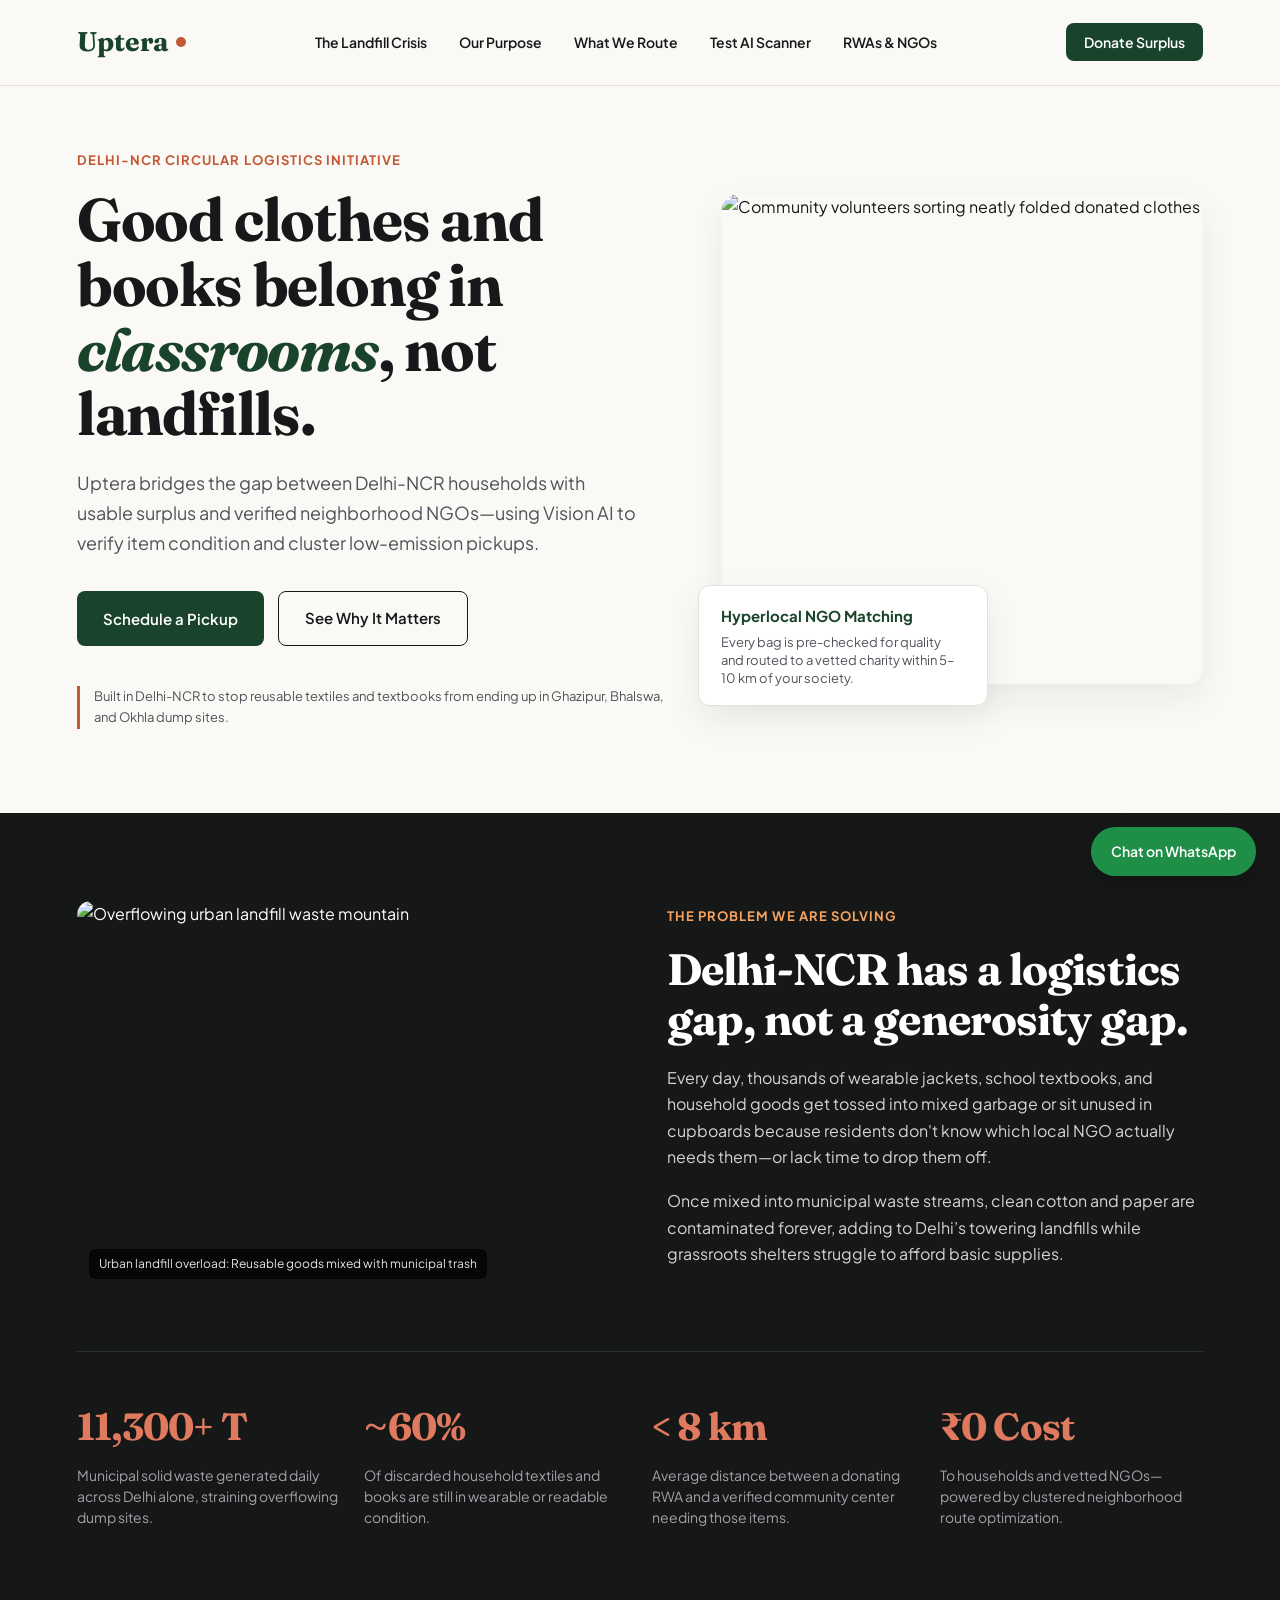
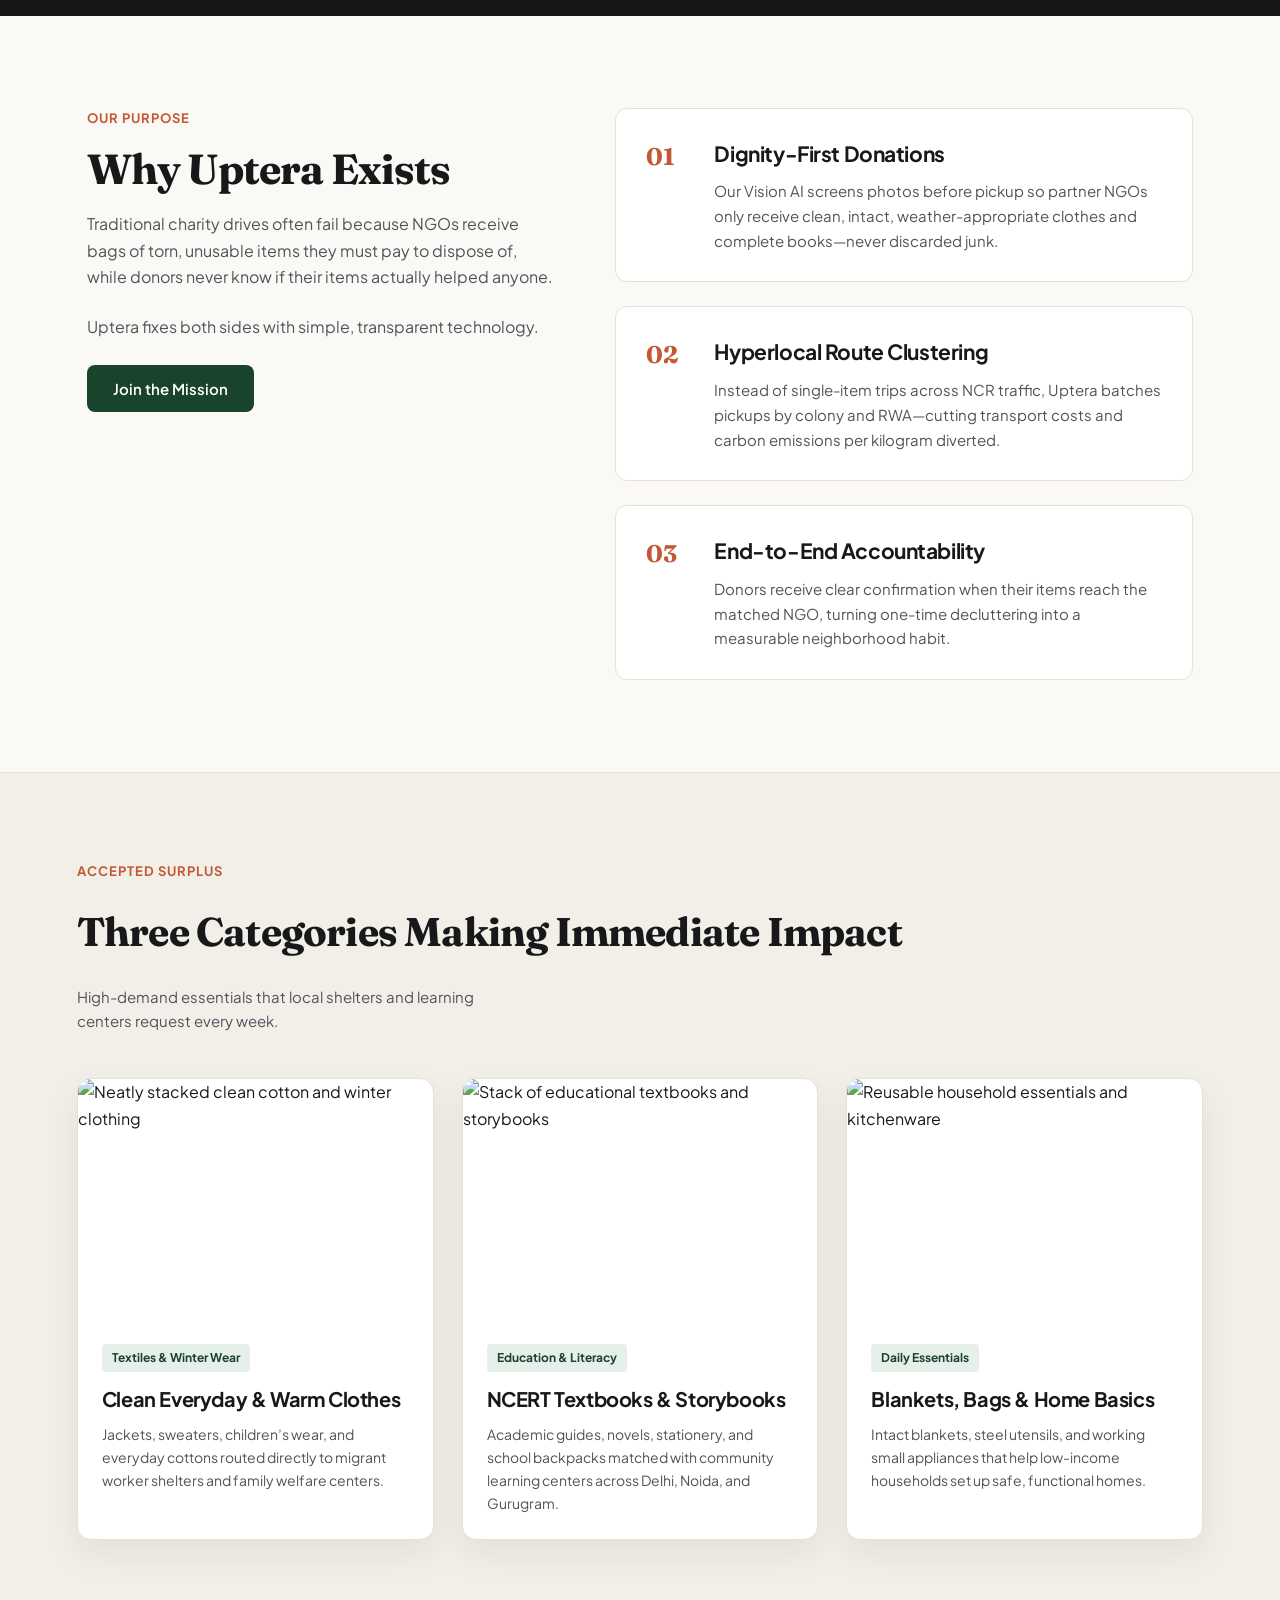
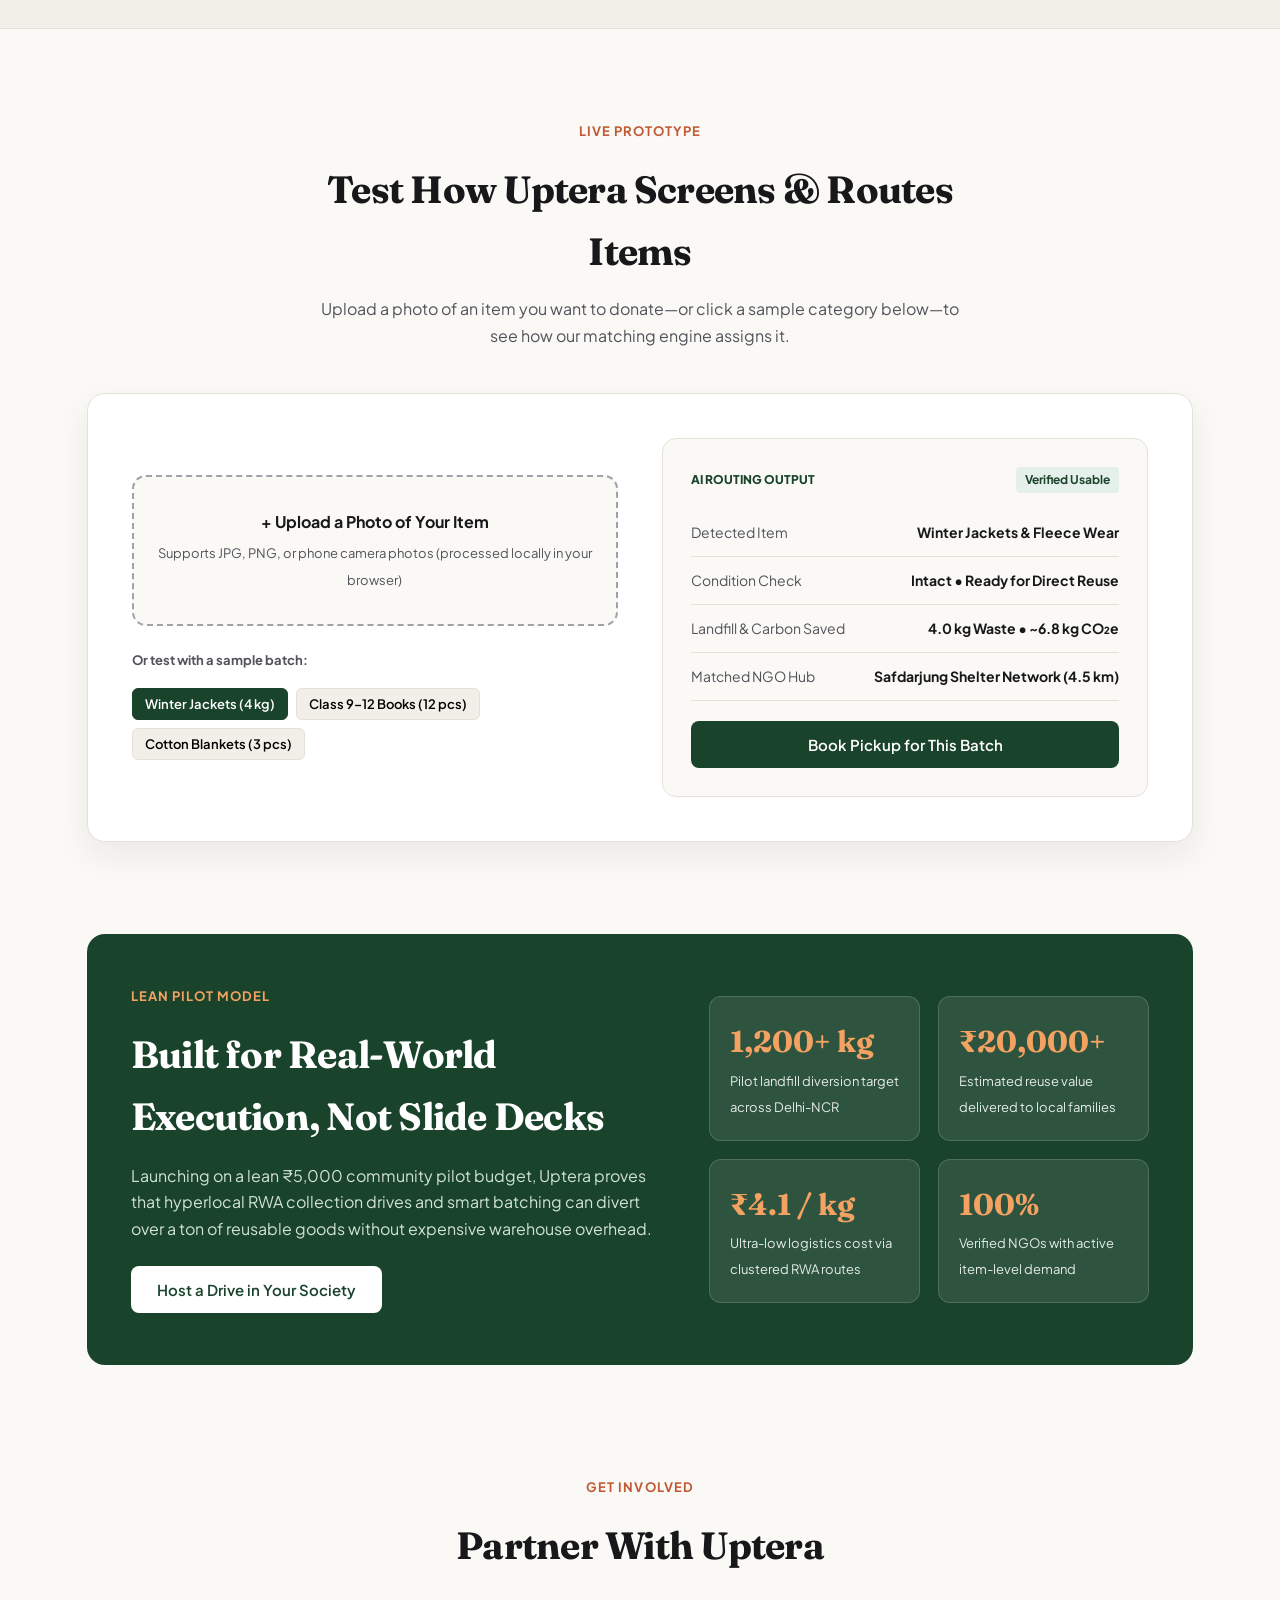
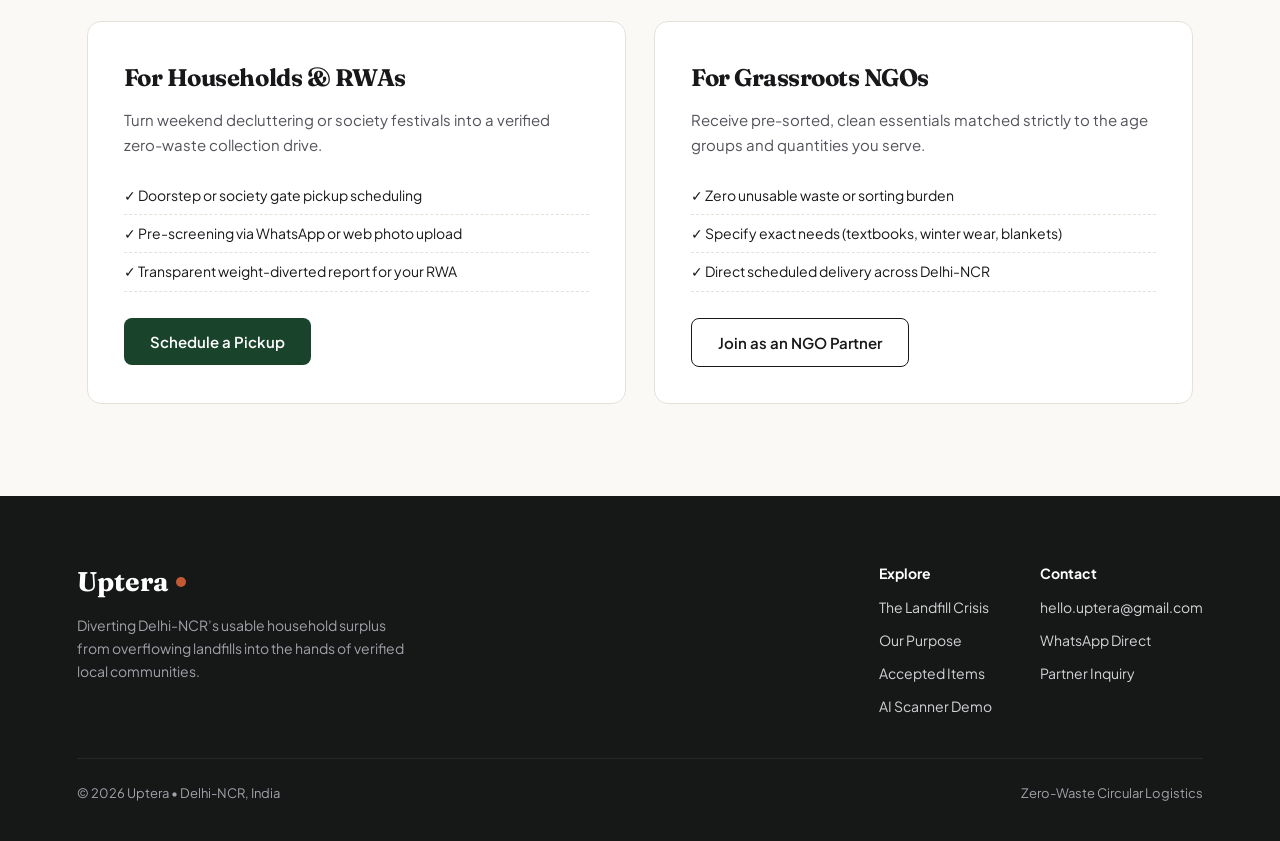
==== index.html @ dd1452ca "Here Is The Website !" ====
<!DOCTYPE html>
<html lang="en">
<head>
  <meta charset="UTF-8" />
  <meta name="viewport" content="width=device-width, initial-scale=1.0" />
  <title>Uptera — Diverting Delhi-NCR’s Household Surplus From Landfills</title>
  <meta name="description" content="Uptera uses Vision AI and hyperlocal routing to divert wearable clothes, textbooks, and household goods from Delhi-NCR landfills to verified grassroots NGOs." />
  <link rel="preconnect" href="https://fonts.googleapis.com">
  <link rel="preconnect" href="https://fonts.gstatic.com" crossorigin>
  <link href="https://fonts.googleapis.com/css2?family=Fraunces:ital,opsz,wght@0,9..144,600;0,9..144,700;1,9..144,600&family=Plus+Jakarta+Sans:wght@400;500;600;700&display=swap" rel="stylesheet">
  <style>
    :root {
      --bg-paper: #FAF9F5;
      --bg-sand: #F1EFE7;
      --forest: #1A432B;
      --forest-hover: #12301E;
      --terracotta: #C25934;
      --ink: #18181B;
      --ink-muted: #52525B;
      --white: #FFFFFF;
      --border: #E4E2D8;
      --shadow: 0 14px 34px rgba(24, 24, 27, 0.07);
    }

    * {
      box-sizing: border-box;
      margin: 0;
      padding: 0;
    }

    html {
      scroll-behavior: smooth;
    }

    body {
      font-family: 'Plus Jakarta Sans', sans-serif;
      background-color: var(--bg-paper);
      color: var(--ink);
      line-height: 1.65;
      overflow-x: hidden;
    }

    h1, h2, h3, .serif {
      font-family: 'Fraunces', Georgia, serif;
      letter-spacing: -0.02em;
    }

    /* Navigation */
    nav {
      display: flex;
      justify-content: space-between;
      align-items: center;
      padding: 20px 6%;
      background: rgba(250, 249, 245, 0.94);
      backdrop-filter: blur(10px);
      border-bottom: 1px solid var(--border);
      position: sticky;
      top: 0;
      z-index: 1000;
    }

    .logo {
      font-family: 'Fraunces', serif;
      font-size: 27px;
      font-weight: 700;
      color: var(--forest);
      text-decoration: none;
      display: flex;
      align-items: center;
      gap: 8px;
    }

    .logo-dot {
      width: 10px;
      height: 10px;
      background: var(--terracotta);
      border-radius: 50%;
      display: inline-block;
    }

    .nav-links {
      display: flex;
      gap: 32px;
      align-items: center;
    }

    .nav-links a {
      text-decoration: none;
      color: var(--ink);
      font-weight: 600;
      font-size: 14px;
      transition: color 0.2s;
    }

    .nav-links a:hover {
      color: var(--terracotta);
    }

    .mobile-toggle {
      display: none;
      background: none;
      border: none;
      font-size: 26px;
      cursor: pointer;
      color: var(--ink);
    }

    /* Buttons */
    .btn {
      display: inline-flex;
      align-items: center;
      justify-content: center;
      gap: 8px;
      padding: 14px 26px;
      border-radius: 8px;
      font-weight: 600;
      font-size: 15px;
      text-decoration: none;
      cursor: pointer;
      border: none;
      transition: all 0.2s ease;
      font-family: 'Plus Jakarta Sans', sans-serif;
    }

    .btn-forest {
      background: var(--forest);
      color: var(--white);
    }

    .btn-forest:hover {
      background: var(--forest-hover);
      transform: translateY(-2px);
    }

    .btn-outline {
      background: transparent;
      color: var(--ink);
      border: 1.5px solid var(--ink);
    }

    .btn-outline:hover {
      background: var(--ink);
      color: var(--white);
    }

    /* Split Editorial Hero */
    .hero {
      padding: 64px 6% 84px;
      max-width: 1320px;
      margin: 0 auto;
      display: grid;
      grid-template-columns: 1.1fr 0.9fr;
      gap: 56px;
      align-items: center;
    }

    .eyebrow {
      font-size: 13px;
      font-weight: 700;
      text-transform: uppercase;
      letter-spacing: 0.08em;
      color: var(--terracotta);
      margin-bottom: 16px;
      display: block;
    }

    .hero h1 {
      font-size: clamp(38px, 5vw, 60px);
      line-height: 1.08;
      margin-bottom: 22px;
      color: var(--ink);
    }

    .hero h1 em {
      font-style: italic;
      color: var(--forest);
    }

    .hero-lead {
      font-size: 18px;
      color: var(--ink-muted);
      margin-bottom: 34px;
      max-width: 560px;
    }

    .hero-actions {
      display: flex;
      gap: 14px;
      flex-wrap: wrap;
      margin-bottom: 40px;
    }

    .hero-footnote {
      font-size: 13px;
      color: var(--ink-muted);
      border-left: 3px solid var(--terracotta);
      padding-left: 14px;
    }

    .hero-visual {
      position: relative;
    }

    .hero-main-img {
      width: 100%;
      height: 490px;
      object-fit: cover;
      border-radius: 16px;
      box-shadow: var(--shadow);
      display: block;
    }

    .floating-caption {
      position: absolute;
      bottom: -22px;
      left: -24px;
      background: var(--white);
      border: 1px solid var(--border);
      padding: 18px 22px;
      border-radius: 12px;
      box-shadow: var(--shadow);
      max-width: 290px;
    }

    .floating-caption strong {
      display: block;
      font-size: 15px;
      color: var(--forest);
      margin-bottom: 4px;
    }

    .floating-caption span {
      font-size: 13px;
      color: var(--ink-muted);
      line-height: 1.4;
      display: block;
    }

    /* Data & Landfill Reality Section */
    .reality-band {
      background: #161817;
      color: var(--bg-paper);
      padding: 88px 6%;
    }

    .reality-inner {
      max-width: 1260px;
      margin: 0 auto;
    }

    .reality-grid {
      display: grid;
      grid-template-columns: 1fr 1fr;
      gap: 54px;
      align-items: center;
      margin-bottom: 60px;
    }

    .reality-img-wrap {
      position: relative;
      border-radius: 14px;
      overflow: hidden;
    }

    .reality-img-wrap img {
      width: 100%;
      height: 390px;
      object-fit: cover;
      display: block;
      filter: contrast(1.06);
    }

    .img-credit {
      position: absolute;
      bottom: 12px;
      left: 12px;
      background: rgba(0, 0, 0, 0.72);
      color: #E4E4E7;
      font-size: 12px;
      padding: 5px 10px;
      border-radius: 6px;
    }

    .reality-copy h2 {
      font-size: clamp(30px, 4vw, 44px);
      line-height: 1.15;
      margin-bottom: 20px;
      color: var(--white);
    }

    .reality-copy p {
      color: #D4D4D8;
      font-size: 16px;
      margin-bottom: 18px;
    }

    .hard-numbers {
      display: grid;
      grid-template-columns: repeat(4, 1fr);
      gap: 24px;
      padding-top: 44px;
      border-top: 1px solid #2E3230;
    }

    .num-block h3 {
      font-size: 38px;
      color: #E07A5F;
      margin-bottom: 6px;
    }

    .num-block p {
      font-size: 14px;
      color: #A1A1AA;
      line-height: 1.5;
    }

    /* Purpose & Mission Section */
    .section {
      padding: 92px 6%;
      max-width: 1260px;
      margin: 0 auto;
    }

    .purpose-grid {
      display: grid;
      grid-template-columns: 0.9fr 1.1fr;
      gap: 56px;
      align-items: start;
    }

    .purpose-sticky h2 {
      font-size: clamp(30px, 4vw, 42px);
      line-height: 1.15;
      margin-bottom: 18px;
    }

    .purpose-sticky p {
      color: var(--ink-muted);
      font-size: 16px;
      margin-bottom: 24px;
    }

    .pillar-list {
      display: flex;
      flex-direction: column;
      gap: 24px;
    }

    .pillar-item {
      background: var(--white);
      border: 1px solid var(--border);
      padding: 28px 30px;
      border-radius: 12px;
      display: grid;
      grid-template-columns: 48px 1fr;
      gap: 20px;
    }

    .pillar-num {
      font-family: 'Fraunces', serif;
      font-size: 24px;
      font-weight: 700;
      color: var(--terracotta);
    }

    .pillar-item h3 {
      font-size: 21px;
      margin-bottom: 8px;
      font-family: 'Plus Jakarta Sans', sans-serif;
      font-weight: 700;
    }

    .pillar-item p {
      color: var(--ink-muted);
      font-size: 15px;
    }

    /* Photo Story Gallery (What We Divert) */
    .divert-section {
      background: var(--bg-sand);
      padding: 88px 6%;
      border-top: 1px solid var(--border);
      border-bottom: 1px solid var(--border);
    }

    .divert-inner {
      max-width: 1260px;
      margin: 0 auto;
    }

    .divert-header {
      display: flex;
      justify-content: space-between;
      align-items: flex-end;
      margin-bottom: 44px;
      gap: 20px;
      flex-wrap: wrap;
    }

    .divert-header h2 {
      font-size: clamp(28px, 4vw, 40px);
    }

    .photo-cards {
      display: grid;
      grid-template-columns: repeat(3, 1fr);
      gap: 28px;
    }

    .photo-card {
      background: var(--white);
      border-radius: 14px;
      overflow: hidden;
      border: 1px solid var(--border);
      box-shadow: var(--shadow);
    }

    .photo-card img {
      width: 100%;
      height: 240px;
      object-fit: cover;
      display: block;
    }

    .photo-card-body {
      padding: 24px;
    }

    .tag-pill {
      display: inline-block;
      font-size: 12px;
      font-weight: 700;
      color: var(--forest);
      background: #E6F0EA;
      padding: 4px 10px;
      border-radius: 4px;
      margin-bottom: 10px;
    }

    .photo-card-body h3 {
      font-size: 20px;
      font-family: 'Plus Jakarta Sans', sans-serif;
      font-weight: 700;
      margin-bottom: 8px;
    }

    .photo-card-body p {
      font-size: 14px;
      color: var(--ink-muted);
    }

    /* Interactive AI Photo Tool */
    .scanner-box {
      background: var(--white);
      border: 1px solid var(--border);
      border-radius: 18px;
      padding: 44px;
      box-shadow: var(--shadow);
      display: grid;
      grid-template-columns: 1fr 1fr;
      gap: 44px;
      align-items: center;
    }

    .upload-zone {
      border: 2px dashed #A1A1AA;
      background: var(--bg-paper);
      border-radius: 14px;
      padding: 32px 24px;
      text-align: center;
      cursor: pointer;
      transition: border-color 0.2s, background 0.2s;
    }

    .upload-zone:hover {
      border-color: var(--forest);
      background: #F2F7F4;
    }

    .preview-thumb {
      max-width: 100%;
      max-height: 180px;
      border-radius: 10px;
      margin: 0 auto 14px;
      display: none;
      object-fit: cover;
    }

    .preset-row {
      display: flex;
      gap: 8px;
      flex-wrap: wrap;
      margin-top: 16px;
    }

    .preset-chip {
      background: var(--bg-sand);
      border: 1px solid var(--border);
      padding: 7px 12px;
      border-radius: 6px;
      font-size: 13px;
      font-weight: 600;
      cursor: pointer;
      font-family: inherit;
    }

    .preset-chip.active, .preset-chip:hover {
      background: var(--forest);
      color: var(--white);
      border-color: var(--forest);
    }

    .result-sheet {
      background: var(--bg-paper);
      border: 1px solid var(--border);
      border-radius: 14px;
      padding: 28px;
    }

    .result-line {
      display: flex;
      justify-content: space-between;
      padding: 12px 0;
      border-bottom: 1px solid var(--border);
      font-size: 14px;
    }

    .result-line:last-of-type {
      border-bottom: none;
    }

    .result-line span {
      color: var(--ink-muted);
    }

    .result-line strong {
      color: var(--ink);
      text-align: right;
    }

    /* Pilot Transparency & Numbers */
    .pilot-box {
      background: var(--forest);
      color: var(--white);
      border-radius: 18px;
      padding: 52px 44px;
      display: grid;
      grid-template-columns: 1.1fr 0.9fr;
      gap: 40px;
      align-items: center;
    }

    .pilot-box h2 {
      font-size: clamp(28px, 3.5vw, 38px);
      margin-bottom: 14px;
    }

    .pilot-box p {
      color: #D1E2D7;
      font-size: 16px;
      margin-bottom: 24px;
    }

    .pilot-metrics {
      display: grid;
      grid-template-columns: 1fr 1fr;
      gap: 18px;
    }

    .p-stat {
      background: rgba(255, 255, 255, 0.09);
      padding: 20px;
      border-radius: 12px;
      border: 1px solid rgba(255, 255, 255, 0.16);
    }

    .p-stat strong {
      display: block;
      font-family: 'Fraunces', serif;
      font-size: 30px;
      color: #F4A261;
    }

    .p-stat span {
      font-size: 13px;
      color: #E4ECE7;
    }

    /* Partner Split */
    .partner-cards {
      display: grid;
      grid-template-columns: 1fr 1fr;
      gap: 28px;
    }

    .p-card {
      background: var(--white);
      border: 1px solid var(--border);
      border-radius: 14px;
      padding: 36px;
    }

    .p-card h3 {
      font-size: 24px;
      margin-bottom: 10px;
    }

    .p-card p {
      color: var(--ink-muted);
      margin-bottom: 20px;
      font-size: 15px;
    }

    .p-card ul {
      list-style: none;
      margin-bottom: 26px;
    }

    .p-card li {
      padding: 7px 0;
      font-size: 14px;
      border-bottom: 1px dashed var(--border);
    }

    /* Footer */
    footer {
      background: #161817;
      color: #A1A1AA;
      padding: 64px 6% 36px;
    }

    .footer-inner {
      max-width: 1260px;
      margin: 0 auto;
      display: flex;
      justify-content: space-between;
      flex-wrap: wrap;
      gap: 40px;
      padding-bottom: 40px;
      border-bottom: 1px solid #27272A;
    }

    .footer-links {
      display: flex;
      gap: 48px;
      flex-wrap: wrap;
    }

    .footer-links div a {
      display: block;
      color: #D4D4D8;
      text-decoration: none;
      font-size: 14px;
      margin-top: 10px;
    }

    .footer-bottom {
      max-width: 1260px;
      margin: 24px auto 0;
      display: flex;
      justify-content: space-between;
      font-size: 13px;
      flex-wrap: wrap;
      gap: 10px;
    }

    /* Modal */
    .modal-bg {
      position: fixed;
      inset: 0;
      background: rgba(0, 0, 0, 0.6);
      display: none;
      align-items: center;
      justify-content: center;
      padding: 20px;
      z-index: 2000;
    }

    .modal-bg.open {
      display: flex;
    }

    .modal-card {
      background: var(--white);
      padding: 34px;
      border-radius: 16px;
      max-width: 460px;
      width: 100%;
      position: relative;
    }

    .modal-card input, .modal-card select, .modal-card textarea {
      width: 100%;
      padding: 11px 13px;
      border: 1px solid var(--border);
      border-radius: 8px;
      margin-top: 6px;
      margin-bottom: 14px;
      font-family: inherit;
    }

    /* WhatsApp Float */
    .wa-btn {
      position: fixed;
      bottom: 24px;
      right: 24px;
      background: #1F8E47;
      color: var(--white);
      padding: 13px 20px;
      border-radius: 50px;
      text-decoration: none;
      font-weight: 600;
      font-size: 14px;
      box-shadow: 0 10px 25px rgba(0, 0, 0, 0.2);
      z-index: 999;
      display: flex;
      align-items: center;
      gap: 8px;
    }

    @media (max-width: 960px) {
      .hero, .reality-grid, .purpose-grid, .scanner-box, .pilot-box, .partner-cards {
        grid-template-columns: 1fr;
      }
      .hard-numbers {
        grid-template-columns: 1fr 1fr;
      }
      .photo-cards {
        grid-template-columns: 1fr;
      }
      .floating-caption {
        position: static;
        margin-top: 16px;
        max-width: 100%;
      }
    }

    @media (max-width: 720px) {
      .nav-links {
        display: none;
        position: absolute;
        top: 74px;
        left: 0;
        right: 0;
        background: var(--bg-paper);
        flex-direction: column;
        padding: 24px;
        border-bottom: 1px solid var(--border);
      }
      .nav-links.open { display: flex; }
      .mobile-toggle { display: block; }
      .hard-numbers { grid-template-columns: 1fr; }
    }
  </style>
</head>
<body>

  <!-- Navigation -->
  <nav>
    <a href="#" class="logo">Uptera<span class="logo-dot"></span></a>
    <div class="nav-links" id="navMenu">
      <a href="#crisis">The Landfill Crisis</a>
      <a href="#purpose">Our Purpose</a>
      <a href="#what-we-route">What We Route</a>
      <a href="#try-scanner">Test AI Scanner</a>
      <a href="#partner">RWAs & NGOs</a>
    </div>
    <div style="display: flex; gap: 12px; align-items: center;">
      <button class="btn btn-forest" style="padding: 10px 18px; font-size: 14px;" onclick="openModal('Schedule a Surplus Pickup')">Donate Surplus</button>
      <button class="mobile-toggle" onclick="document.getElementById('navMenu').classList.toggle('open')">☰</button>
    </div>
  </nav>

  <!-- Split Editorial Hero -->
  <header class="hero">
    <div>
      <span class="eyebrow">Delhi-NCR Circular Logistics Initiative</span>
      <h1>Good clothes and books belong in <em>classrooms</em>, not landfills.</h1>
      <p class="hero-lead">Uptera bridges the gap between Delhi-NCR households with usable surplus and verified neighborhood NGOs—using Vision AI to verify item condition and cluster low-emission pickups.</p>
      <div class="hero-actions">
        <button class="btn btn-forest" onclick="openModal('Schedule a Doorstep Pickup')">Schedule a Pickup</button>
        <a href="#crisis" class="btn btn-outline">See Why It Matters</a>
      </div>
      <div class="hero-footnote">
        Built in Delhi-NCR to stop reusable textiles and textbooks from ending up in Ghazipur, Bhalswa, and Okhla dump sites.
      </div>
    </div>

    <div class="hero-visual">
      <img src="https://images.unsplash.com/photo-1593113598332-cd288d649433?auto=format&fit=crop&w=1000&q=80" alt="Community volunteers sorting neatly folded donated clothes" class="hero-main-img">
      <div class="floating-caption">
        <strong>Hyperlocal NGO Matching</strong>
        <span>Every bag is pre-checked for quality and routed to a vetted charity within 5–10 km of your society.</span>
      </div>
    </div>
  </header>

  <!-- Dark Landfill Reality & Data Band -->
  <section class="reality-band" id="crisis">
    <div class="reality-inner">
      <div class="reality-grid">
        <div class="reality-img-wrap">
          <img src="https://images.unsplash.com/photo-1532996122724-e3c354a0b15b?auto=format&fit=crop&w=1000&q=80" alt="Overflowing urban landfill waste mountain">
          <span class="img-credit">Urban landfill overload: Reusable goods mixed with municipal trash</span>
        </div>
        <div class="reality-copy">
          <span class="eyebrow" style="color: #F4A261;">The Problem We Are Solving</span>
          <h2>Delhi-NCR has a logistics gap, not a generosity gap.</h2>
          <p>Every day, thousands of wearable jackets, school textbooks, and household goods get tossed into mixed garbage or sit unused in cupboards because residents don't know which local NGO actually needs them—or lack time to drop them off.</p>
          <p>Once mixed into municipal waste streams, clean cotton and paper are contaminated forever, adding to Delhi’s towering landfills while grassroots shelters struggle to afford basic supplies.</p>
        </div>
      </div>

      <div class="hard-numbers">
        <div class="num-block">
          <h3>11,300+ T</h3>
          <p>Municipal solid waste generated daily across Delhi alone, straining overflowing dump sites.</p>
        </div>
        <div class="num-block">
          <h3>~60%</h3>
          <p>Of discarded household textiles and books are still in wearable or readable condition.</p>
        </div>
        <div class="num-block">
          <h3>&lt; 8 km</h3>
          <p>Average distance between a donating RWA and a verified community center needing those items.</p>
        </div>
        <div class="num-block">
          <h3>₹0 Cost</h3>
          <p>To households and vetted NGOs—powered by clustered neighborhood route optimization.</p>
        </div>
      </div>
    </div>
  </section>

  <!-- Purpose & Mission Section -->
  <section class="section" id="purpose">
    <div class="purpose-grid">
      <div class="purpose-sticky">
        <span class="eyebrow">Our Purpose</span>
        <h2>Why Uptera Exists</h2>
        <p>Traditional charity drives often fail because NGOs receive bags of torn, unusable items they must pay to dispose of, while donors never know if their items actually helped anyone.</p>
        <p>Uptera fixes both sides with simple, transparent technology.</p>
        <button class="btn btn-forest" onclick="openModal('Partner With Uptera')">Join the Mission</button>
      </div>

      <div class="pillar-list">
        <div class="pillar-item">
          <div class="pillar-num">01</div>
          <div>
            <h3>Dignity-First Donations</h3>
            <p>Our Vision AI screens photos before pickup so partner NGOs only receive clean, intact, weather-appropriate clothes and complete books—never discarded junk.</p>
          </div>
        </div>
        <div class="pillar-item">
          <div class="pillar-num">02</div>
          <div>
            <h3>Hyperlocal Route Clustering</h3>
            <p>Instead of single-item trips across NCR traffic, Uptera batches pickups by colony and RWA—cutting transport costs and carbon emissions per kilogram diverted.</p>
          </div>
        </div>
        <div class="pillar-item">
          <div class="pillar-num">03</div>
          <div>
            <h3>End-to-End Accountability</h3>
            <p>Donors receive clear confirmation when their items reach the matched NGO, turning one-time decluttering into a measurable neighborhood habit.</p>
          </div>
        </div>
      </div>
    </div>
  </section>

  <!-- Visual Photo Gallery of What We Divert -->
  <section class="divert-section" id="what-we-route">
    <div class="divert-inner">
      <div class="divert-header">
        <div>
          <span class="eyebrow">Accepted Surplus</span>
          <h2>Three Categories Making Immediate Impact</h2>
        </div>
        <p style="color: var(--ink-muted); max-width: 420px; font-size: 15px;">High-demand essentials that local shelters and learning centers request every week.</p>
      </div>

      <div class="photo-cards">
        <div class="photo-card">
          <img src="https://images.unsplash.com/photo-1489987707025-afc232f7ea0f?auto=format&fit=crop&w=800&q=80" alt="Neatly stacked clean cotton and winter clothing">
          <div class="photo-card-body">
            <span class="tag-pill">Textiles & Winter Wear</span>
            <h3>Clean Everyday & Warm Clothes</h3>
            <p>Jackets, sweaters, children’s wear, and everyday cottons routed directly to migrant worker shelters and family welfare centers.</p>
          </div>
        </div>

        <div class="photo-card">
          <img src="https://images.unsplash.com/photo-1524995997946-a1c2e315a42f?auto=format&fit=crop&w=800&q=80" alt="Stack of educational textbooks and storybooks">
          <div class="photo-card-body">
            <span class="tag-pill">Education & Literacy</span>
            <h3>NCERT Textbooks & Storybooks</h3>
            <p>Academic guides, novels, stationery, and school backpacks matched with community learning centers across Delhi, Noida, and Gurugram.</p>
          </div>
        </div>

        <div class="photo-card">
          <img src="https://images.unsplash.com/photo-1618220179428-22790b461013?auto=format&fit=crop&w=800&q=80" alt="Reusable household essentials and kitchenware">
          <div class="photo-card-body">
            <span class="tag-pill">Daily Essentials</span>
            <h3>Blankets, Bags & Home Basics</h3>
            <p>Intact blankets, steel utensils, and working small appliances that help low-income households set up safe, functional homes.</p>
          </div>
        </div>
      </div>
    </div>
  </section>

  <!-- Interactive AI Scanner (With Real File Upload Support) -->
  <section class="section" id="try-scanner">
    <div style="text-align: center; max-width: 660px; margin: 0 auto 44px;">
      <span class="eyebrow">Live Prototype</span>
      <h2 style="font-size: clamp(28px, 4vw, 38px); margin-bottom: 12px;">Test How Uptera Screens & Routes Items</h2>
      <p style="color: var(--ink-muted);">Upload a photo of an item you want to donate—or click a sample category below—to see how our matching engine assigns it.</p>
    </div>

    <div class="scanner-box">
      <div>
        <div class="upload-zone" onclick="document.getElementById('photoInput').click()">
          <img id="userPreviewImg" class="preview-thumb" alt="Uploaded surplus preview">
          <p style="font-weight: 700; margin-bottom: 4px;" id="uploadLabel">+ Upload a Photo of Your Item</p>
          <span style="font-size: 13px; color: var(--ink-muted);">Supports JPG, PNG, or phone camera photos (processed locally in your browser)</span>
          <input type="file" id="photoInput" accept="image/*" style="display: none;" onchange="handlePhotoUpload(event)">
        </div>

        <div style="margin-top: 20px;">
          <span style="font-size: 13px; font-weight: 700; color: var(--ink-muted);">Or test with a sample batch:</span>
          <div class="preset-row">
            <button class="preset-chip active" onclick="setSample('winter', this)">Winter Jackets (4 kg)</button>
            <button class="preset-chip" onclick="setSample('books', this)">Class 9–12 Books (12 pcs)</button>
            <button class="preset-chip" onclick="setSample('blankets', this)">Cotton Blankets (3 pcs)</button>
          </div>
        </div>
      </div>

      <div class="result-sheet">
        <div style="display: flex; justify-content: space-between; align-items: center; margin-bottom: 16px;">
          <span style="font-size: 12px; font-weight: 800; color: var(--forest); text-transform: uppercase;">AI Routing Output</span>
          <span style="font-size: 12px; background: #E6F0EA; color: var(--forest); padding: 3px 9px; border-radius: 4px; font-weight: 700;" id="resStatus">Verified Usable</span>
        </div>
        <div class="result-line">
          <span>Detected Item</span>
          <strong id="resItem">Winter Jackets & Fleece Wear</strong>
        </div>
        <div class="result-line">
          <span>Condition Check</span>
          <strong id="resCond">Intact • Ready for Direct Reuse</strong>
        </div>
        <div class="result-line">
          <span>Landfill & Carbon Saved</span>
          <strong id="resImpact">4.0 kg Waste • ~6.8 kg CO₂e</strong>
        </div>
        <div class="result-line">
          <span>Matched NGO Hub</span>
          <strong id="resNgo">Safdarjung Shelter Network (4.5 km)</strong>
        </div>
        <div style="margin-top: 20px;">
          <button class="btn btn-forest" style="width: 100%;" onclick="openModal('Request Pickup for Scanned Item')">Book Pickup for This Batch</button>
        </div>
      </div>
    </div>
  </section>

  <!-- Pilot Economics & Numbers -->
  <section class="section" style="padding-top: 0;">
    <div class="pilot-box">
      <div>
        <span class="eyebrow" style="color: #F4A261;">Lean Pilot Model</span>
        <h2>Built for Real-World Execution, Not Slide Decks</h2>
        <p>Launching on a lean ₹5,000 community pilot budget, Uptera proves that hyperlocal RWA collection drives and smart batching can divert over a ton of reusable goods without expensive warehouse overhead.</p>
        <button class="btn" style="background: var(--white); color: var(--forest);" onclick="openModal('Host an RWA Drive')">Host a Drive in Your Society</button>
      </div>

      <div class="pilot-metrics">
        <div class="p-stat">
          <strong>1,200+ kg</strong>
          <span>Pilot landfill diversion target across Delhi-NCR</span>
        </div>
        <div class="p-stat">
          <strong>₹20,000+</strong>
          <span>Estimated reuse value delivered to local families</span>
        </div>
        <div class="p-stat">
          <strong>₹4.1 / kg</strong>
          <span>Ultra-low logistics cost via clustered RWA routes</span>
        </div>
        <div class="p-stat">
          <strong>100%</strong>
          <span>Verified NGOs with active item-level demand</span>
        </div>
      </div>
    </div>
  </section>

  <!-- RWA & NGO Partnership -->
  <section class="section" id="partner" style="padding-top: 20px;">
    <div style="text-align: center; max-width: 640px; margin: 0 auto 44px;">
      <span class="eyebrow">Get Involved</span>
      <h2 style="font-size: clamp(28px, 4vw, 38px);">Partner With Uptera</h2>
    </div>

    <div class="partner-cards">
      <div class="p-card">
        <h3>For Households & RWAs</h3>
        <p>Turn weekend decluttering or society festivals into a verified zero-waste collection drive.</p>
        <ul>
          <li>✓ Doorstep or society gate pickup scheduling</li>
          <li>✓ Pre-screening via WhatsApp or web photo upload</li>
          <li>✓ Transparent weight-diverted report for your RWA</li>
        </ul>
        <button class="btn btn-forest" onclick="openModal('Register Household / RWA')">Schedule a Pickup</button>
      </div>

      <div class="p-card">
        <h3>For Grassroots NGOs</h3>
        <p>Receive pre-sorted, clean essentials matched strictly to the age groups and quantities you serve.</p>
        <ul>
          <li>✓ Zero unusable waste or sorting burden</li>
          <li>✓ Specify exact needs (textbooks, winter wear, blankets)</li>
          <li>✓ Direct scheduled delivery across Delhi-NCR</li>
        </ul>
        <button class="btn btn-outline" onclick="openModal('NGO Partner Application')">Join as an NGO Partner</button>
      </div>
    </div>
  </section>

  <!-- Footer -->
  <footer>
    <div class="footer-inner">
      <div>
        <a href="#" class="logo" style="color: var(--white); margin-bottom: 10px;">Uptera<span class="logo-dot"></span></a>
        <p style="max-width: 340px; font-size: 14px;">Diverting Delhi-NCR’s usable household surplus from overflowing landfills into the hands of verified local communities.</p>
      </div>
      <div class="footer-links">
        <div>
          <strong style="color: var(--white); font-size: 14px;">Explore</strong>
          <a href="#crisis">The Landfill Crisis</a>
          <a href="#purpose">Our Purpose</a>
          <a href="#what-we-route">Accepted Items</a>
          <a href="#try-scanner">AI Scanner Demo</a>
        </div>
        <div>
          <strong style="color: var(--white); font-size: 14px;">Contact</strong>
          <a href="mailto:hello.uptera@gmail.com">hello.uptera@gmail.com</a>
          <a href="https://wa.me/91XXXXXXXXXX?text=Hi%20Uptera!%20I%20want%20to%20connect." target="_blank">WhatsApp Direct</a>
          <a href="#" onclick="openModal('General Inquiry'); return false;">Partner Inquiry</a>
        </div>
      </div>
    </div>
    <div class="footer-bottom">
      <span>© 2026 Uptera • Delhi-NCR, India</span>
      <span>Zero-Waste Circular Logistics</span>
    </div>
  </footer>

  <!-- Modal -->
  <div class="modal-bg" id="modalBg">
    <div class="modal-card">
      <button onclick="closeModal()" style="position: absolute; top: 16px; right: 18px; background: none; border: none; font-size: 24px; cursor: pointer;">×</button>
      <h3 id="mTitle" style="font-size: 24px; margin-bottom: 6px;">Schedule a Surplus Pickup</h3>
      <p style="font-size: 14px; color: var(--ink-muted); margin-bottom: 16px;">Send your details directly to our Delhi-NCR routing team on WhatsApp.</p>
      <form onsubmit="sendToWhatsApp(event)">
        <label style="font-size: 13px; font-weight: 700;">Your Name / RWA / NGO</label>
        <input type="text" id="fName" required placeholder="e.g., Rohan Verma / Saket Block-J RWA">

        <label style="font-size: 13px; font-weight: 700;">Locality in Delhi-NCR</label>
        <input type="text" id="fArea" required placeholder="e.g., Dwarka Sec-12, Indirapuram, Gurugram">

        <label style="font-size: 13px; font-weight: 700;">Category</label>
        <select id="fType">
          <option>Donate Clothes / Books (Household)</option>
          <option>Host an RWA Society Collection Drive</option>
          <option>Onboard as a Verified NGO Partner</option>
        </select>

        <label style="font-size: 13px; font-weight: 700;">Approximate Items</label>
        <textarea id="fNotes" rows="2" placeholder="e.g., 2 bags of winter clothes and 10 school books"></textarea>

        <button type="submit" class="btn btn-forest" style="width: 100%; margin-top: 6px;">Continue on WhatsApp →</button>
      </form>
    </div>
  </div>

  <!-- Floating WhatsApp -->
  <a href="https://wa.me/919217906713?text=Hi%20Uptera!%20I%20would%20like%20to%20donate%20or%20partner%20with%20you." target="_blank" class="wa-btn">
    Chat on WhatsApp
  </a>

  <script>
    const samples = {
      winter: {
        item: "Winter Jackets & Fleece Wear",
        cond: "Intact • Ready for Direct Reuse",
        impact: "4.0 kg Waste • ~6.8 kg CO₂e",
        ngo: "Safdarjung Shelter Network (4.5 km)"
      },
      books: {
        item: "NCERT Class 9–12 Textbooks (12 pcs)",
        cond: "Complete Pages • High Demand",
        impact: "5.2 kg Paper • ~7.5 kg CO₂e",
        ngo: "Udaan Community Study Center (3.1 km)"
      },
      blankets: {
        item: "Clean Cotton & Wool Blankets (3 pcs)",
        cond: "Sanitized • Grade A Condition",
        impact: "6.0 kg Textile • ~9.4 kg CO₂e",
        ngo: "Noida Night Shelter Initiative (5.8 km)"
      }
    };

    function setSample(key, el) {
      document.querySelectorAll('.preset-chip').forEach(c => c.classList.remove('active'));
      el.classList.add('active');
      document.getElementById('userPreviewImg').style.display = 'none';
      document.getElementById('uploadLabel').textContent = '+ Upload a Photo of Your Item';

      const d = samples[key];
      document.getElementById('resStatus').textContent = 'Verified Usable';
      document.getElementById('resItem').textContent = d.item;
      document.getElementById('resCond').textContent = d.cond;
      document.getElementById('resImpact').textContent = d.impact;
      document.getElementById('resNgo').textContent = d.ngo;
    }

    function handlePhotoUpload(e) {
      const file = e.target.files[0];
      if (!file) return;

      const reader = new FileReader();
      reader.onload = function(evt) {
        const img = document.getElementById('userPreviewImg');
        img.src = evt.target.result;
        img.style.display = 'block';
        document.getElementById('uploadLabel').textContent = 'Photo Loaded: ' + file.name;
        document.getElementById('resStatus').textContent = 'Photo Screened';
        document.getElementById('resItem').textContent = 'User Uploaded Surplus (' + file.name.slice(0, 18) + ')';
        document.getElementById('resCond').textContent = 'Passed Visual Check • Clean & Intact';
        document.getElementById('resImpact').textContent = '~3.5–5.0 kg Landfill Diverted';
        document.getElementById('resNgo').textContent = 'Nearest Verified NCR Hub Assigned';
      };
      reader.readAsDataURL(file);
    }

    function openModal(title) {
      document.getElementById('mTitle').textContent = title;
      document.getElementById('modalBg').classList.add('open');
    }

    function closeModal() {
      document.getElementById('modalBg').classList.remove('open');
    }

    function sendToWhatsApp(e) {
      e.preventDefault();
      const phone = "919217906713"; // Replace with your 10-digit WhatsApp number prefixed by 91
      const name = document.getElementById('fName').value;
      const area = document.getElementById('fArea').value;
      const type = document.getElementById('fType').value;
      const notes = document.getElementById('fNotes').value;
      const text = `Hi Uptera!%0A*Action:* ${encodeURIComponent(type)}%0A*Name:* ${encodeURIComponent(name)}%0A*Area:* ${encodeURIComponent(area)}%0A*Items:* ${encodeURIComponent(notes)}`;
      window.open(`https://wa.me/${phone}?text=${text}`, '_blank');
      closeModal();
    }
  </script>
</body>
</html>
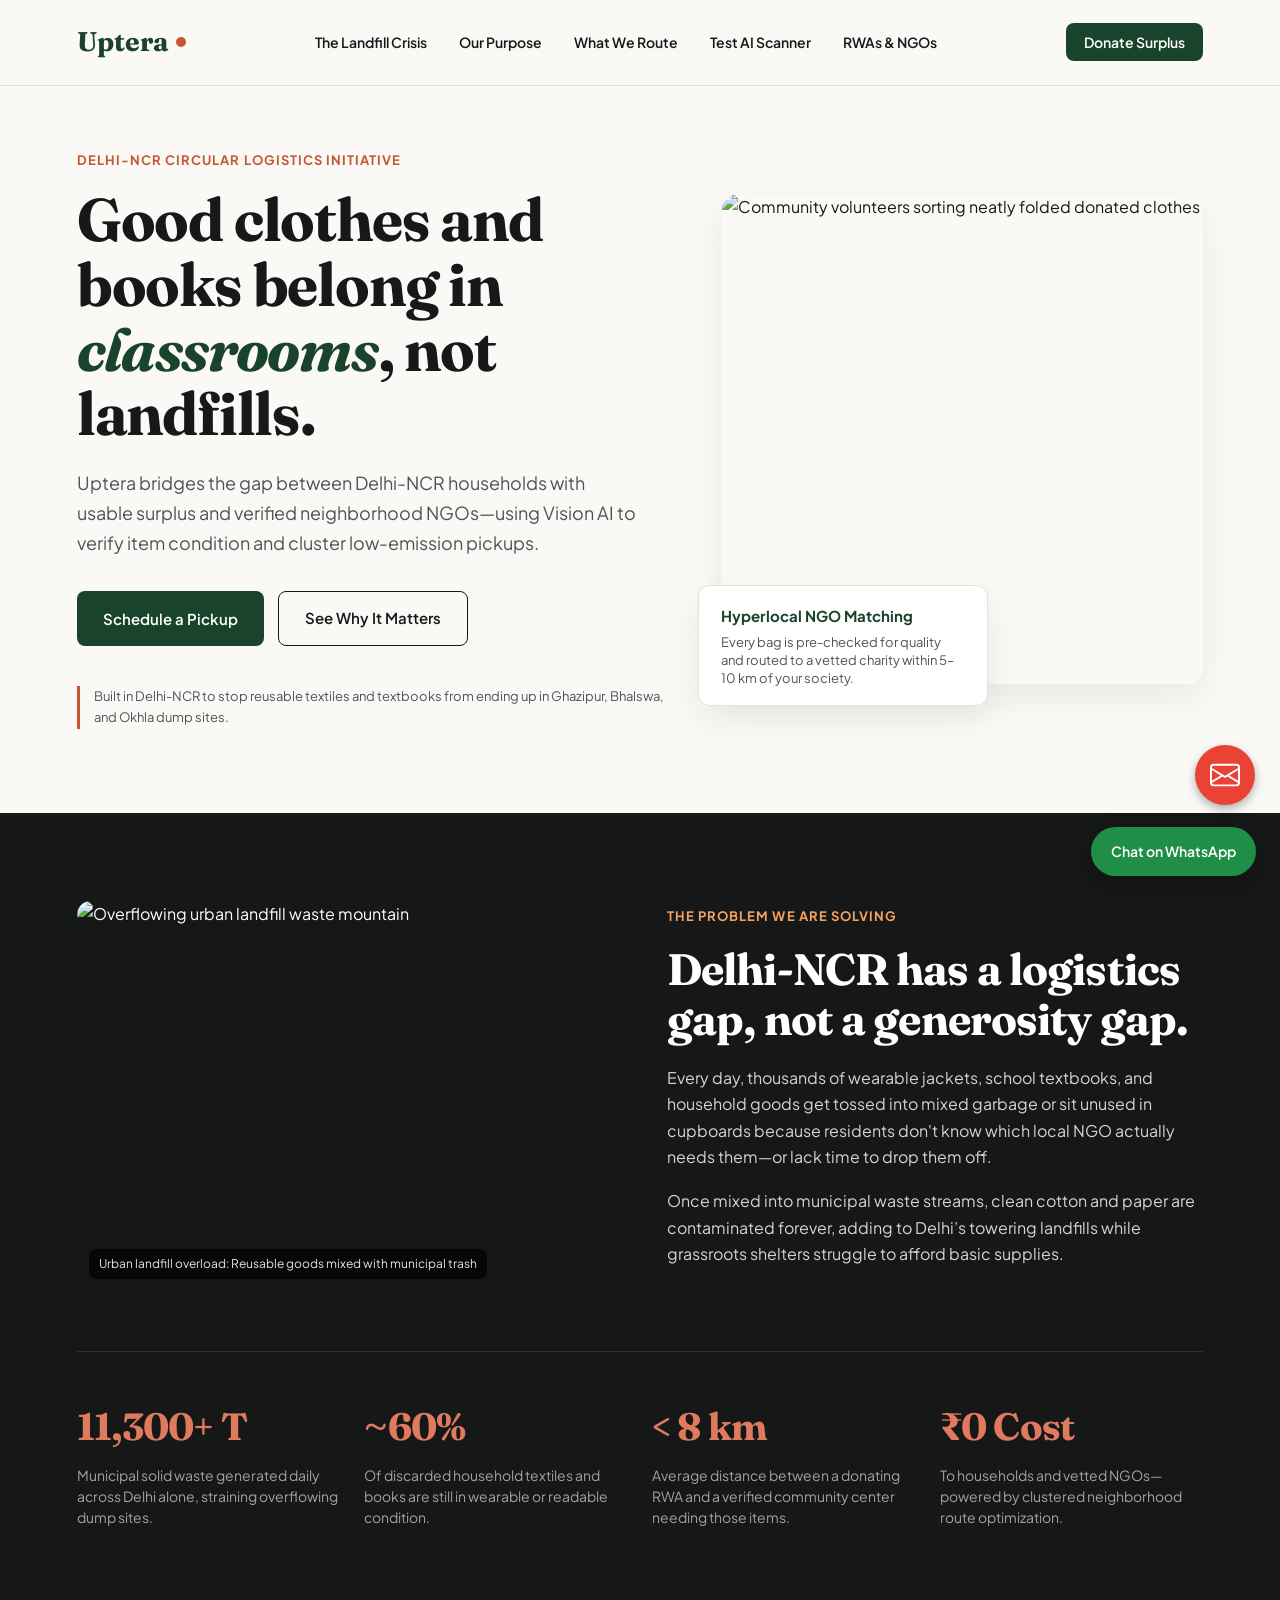
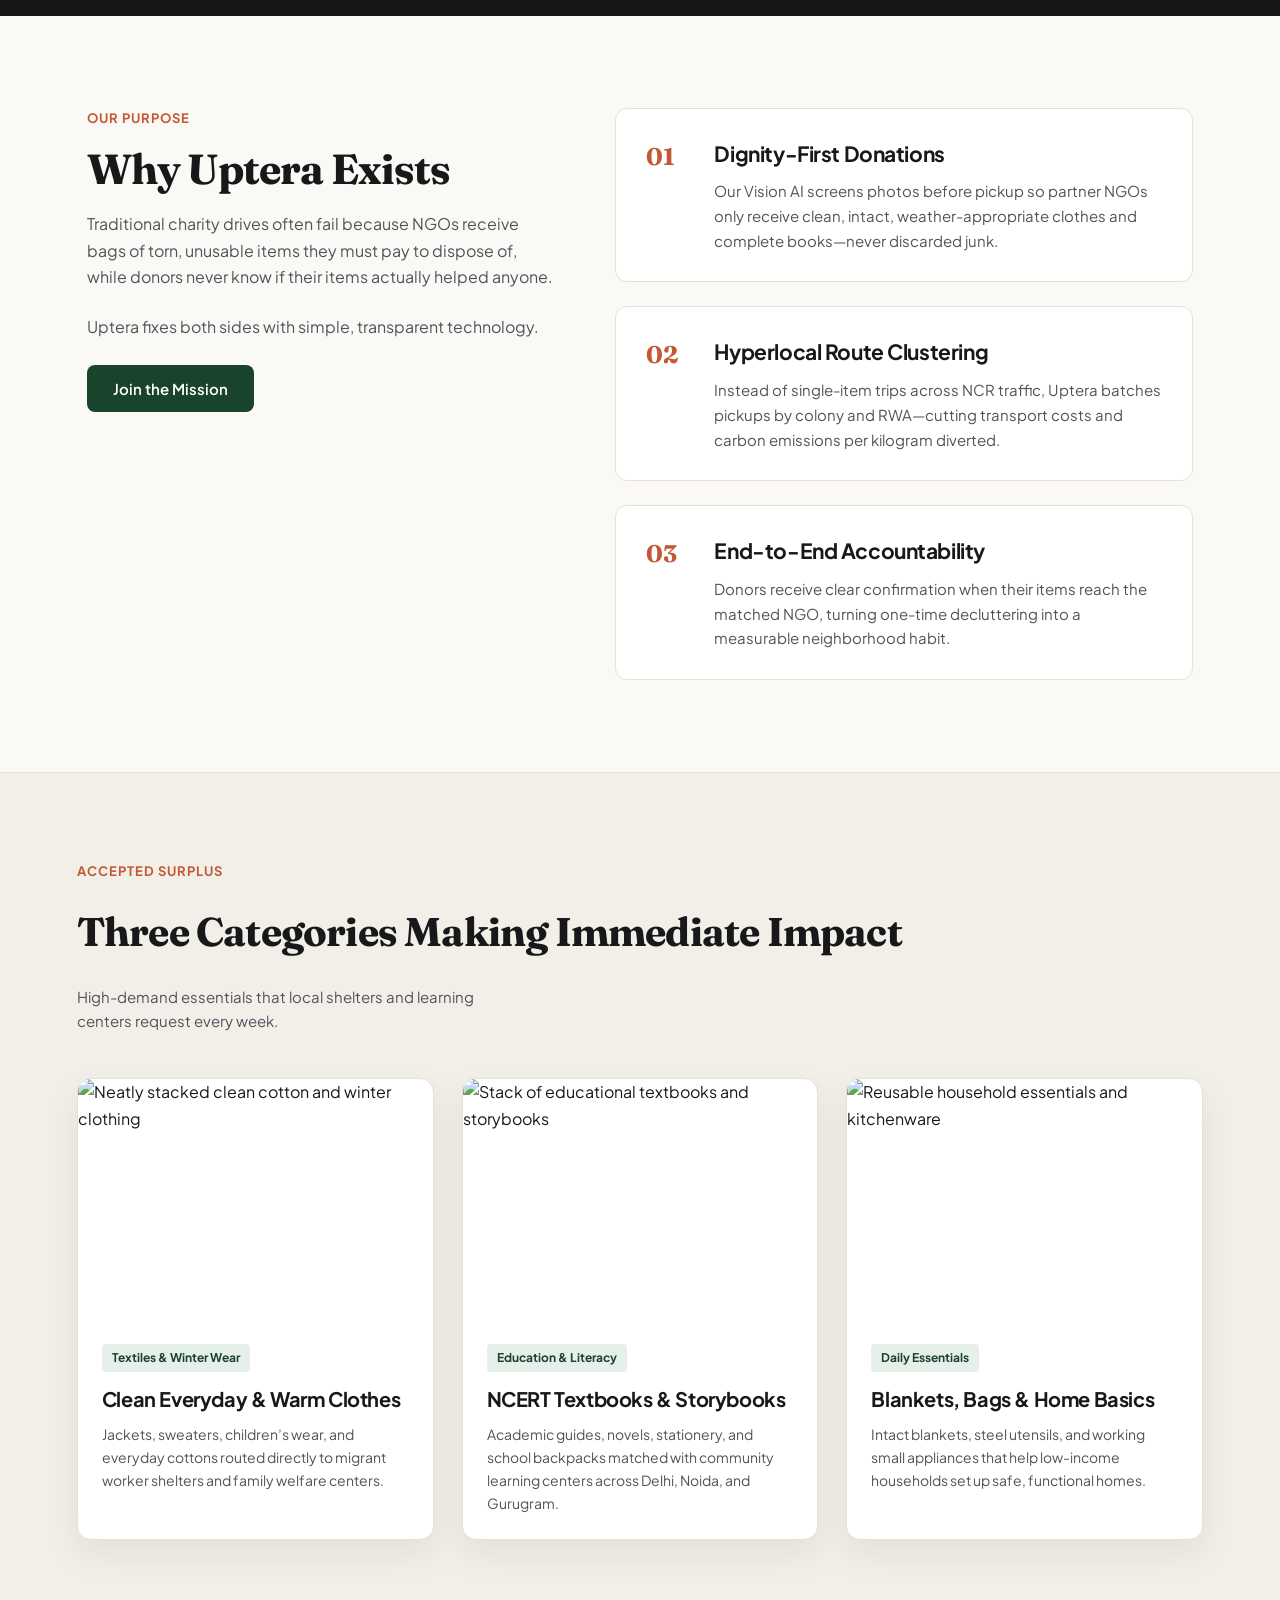
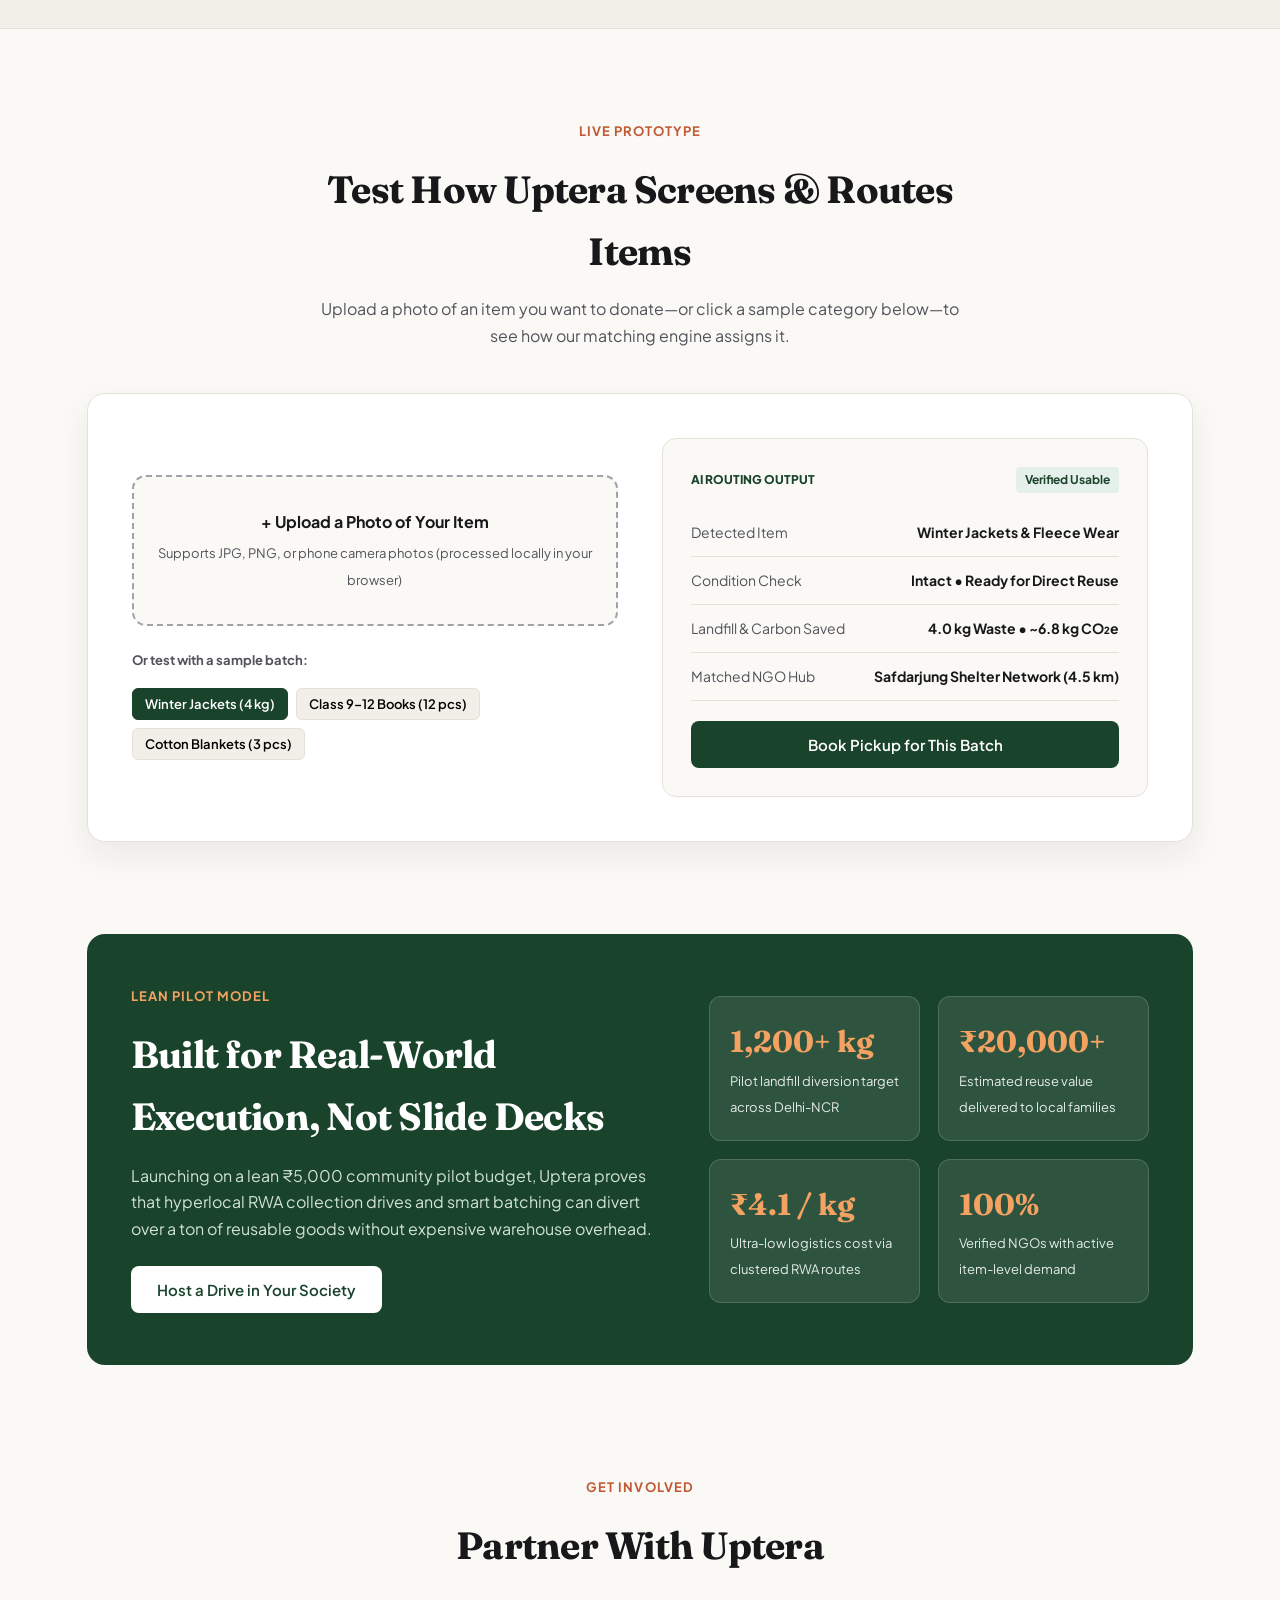
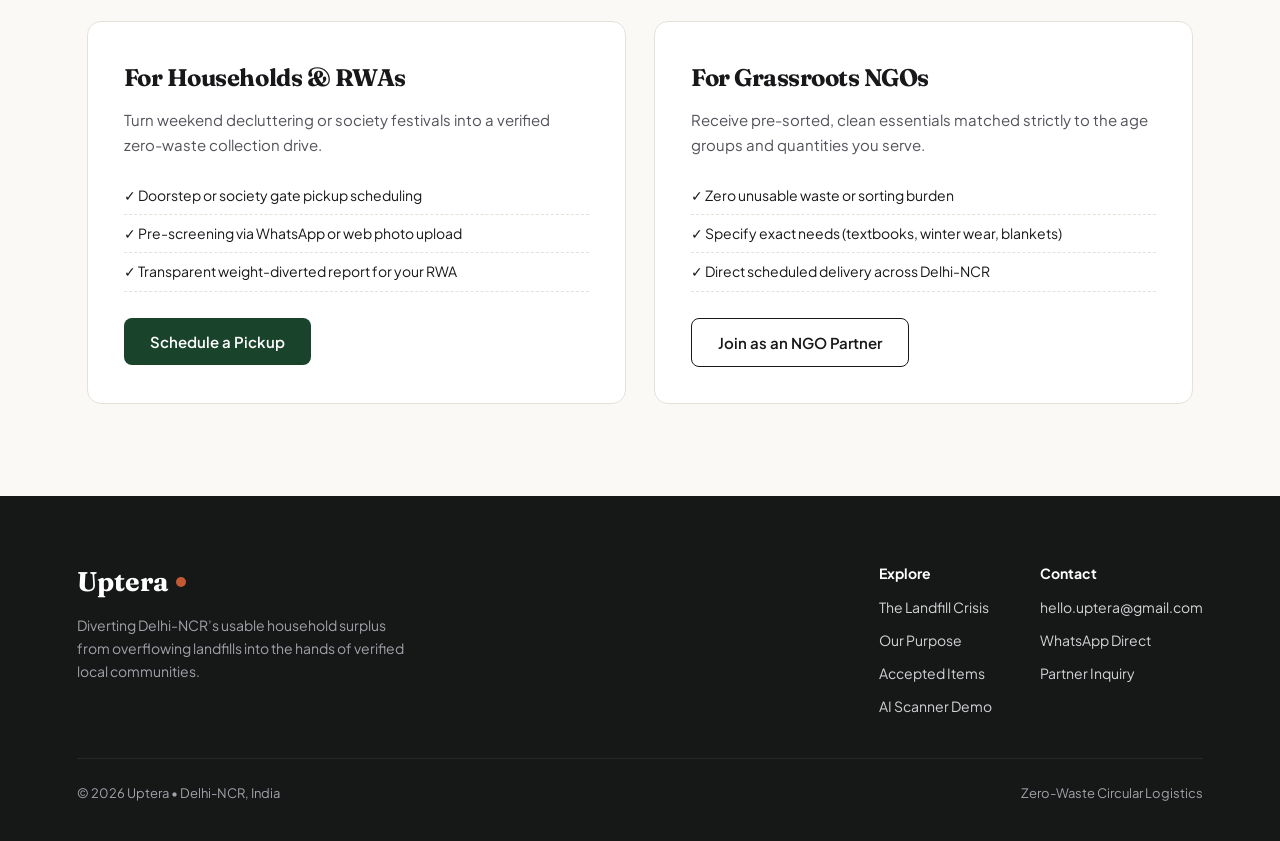
==== commit 0eb2f98b: "Uptera Is Here" ====
--- a/index.html
+++ b/index.html
@@ -22,6 +22,23 @@
       --shadow: 0 14px 34px rgba(24, 24, 27, 0.07);
     }
 
+    .floating-email {
+    position: fixed;
+    bottom: 95px;
+    right: 25px;
+    background-color: #ea4335;
+    color: white;
+    width: 60px;
+    height: 60px;
+    border-radius: 50%;
+    display: flex;
+    align-items: center;
+    justify-content: center;
+    box-shadow: 0 4px 10px rgba(0,0,0,0.3);
+    z-index: 1000;
+    transition: transform 0.3s ease;
+}
+
     * {
       box-sizing: border-box;
       margin: 0;
@@ -1167,5 +1184,42 @@
       closeModal();
     }
   </script>
+
+  <!-- Floating Email Button -->
+<button type="button" onclick="copyEmail()" class="floating-email" title="Click to copy email" style="border:none;">
+  <svg xmlns="http://www.w3.org/2000/svg" width="30" height="30" fill="white" viewBox="0 0 16 16">
+    <path d="M0 4a2 2 0 0 1 2-2h12a2 2 0 0 1 2 2v8a2 2 0 0 1-2 2H2a2 2 0 0 1-2-2V4Zm2-1a1 1 0 0 0-1 1v.217l7 4.2 7-4.2V4a1 1 0 0 0-1-1H2Zm13 2.383-4.708 2.825L15 11.105V5.383Zm-.034 6.876-5.64-3.471L8 9.583l-1.326-.795-5.64 3.47A1 1 0 0 0 2 13h12a1 1 0 0 0 .966-.741ZM1 11.105l4.708-2.897L1 5.383v5.722Z"/>
+  </svg>
+</button>
+
+<!-- Notification Toast (Fixed with your real email) -->
+<div id="emailToast" style="display:none; position:fixed; bottom:165px; right:25px; background-color:#333; color:white; padding:10px 15px; border-radius:5px; font-size:14px; z-index:10000; box-shadow:0 4px 10px rgba(0,0,0,0.3);">
+  Email Copied! Paste into your email app.
+</div>
+
+<script>
+  function copyEmail() {
+    navigator.clipboard.writeText("uptera.official@gmail.com").then(() => {
+      const toast = document.getElementById('emailToast');
+      toast.style.display = 'block';
+      setTimeout(() => {
+        toast.style.display = 'none';
+      }, 3000);
+    });
+  }
+</script>
+
+
+<!-- Notification Toast Pop-up (Must be included for the copy message to show!) -->
+<div id="emailToast" style="display:none; position:fixed; bottom:165px; right:25px; background-color:#333; color:white; padding:10px 15px; border-radius:5px; font-size:14px; z-index:1001; box-shadow:0 4px 10px rgba(0,0,0,0.3);">
+    Email copied: uptera.official@gmail.com
+</div>
+
+
+<!-- Notification Toast Pop-up -->
+<div id="emailToast" style="display:none; position:fixed; bottom:165px; right:25px; background-color:#333; color:white; padding:10px 15px; border-radius:5px; font-size:14px; z-index:1001; box-shadow:0 4px 10px rgba(0,0,0,0.3);">
+    Email copied: uptera.official@gmail.com
+</div>
+
 </body>
 </html>
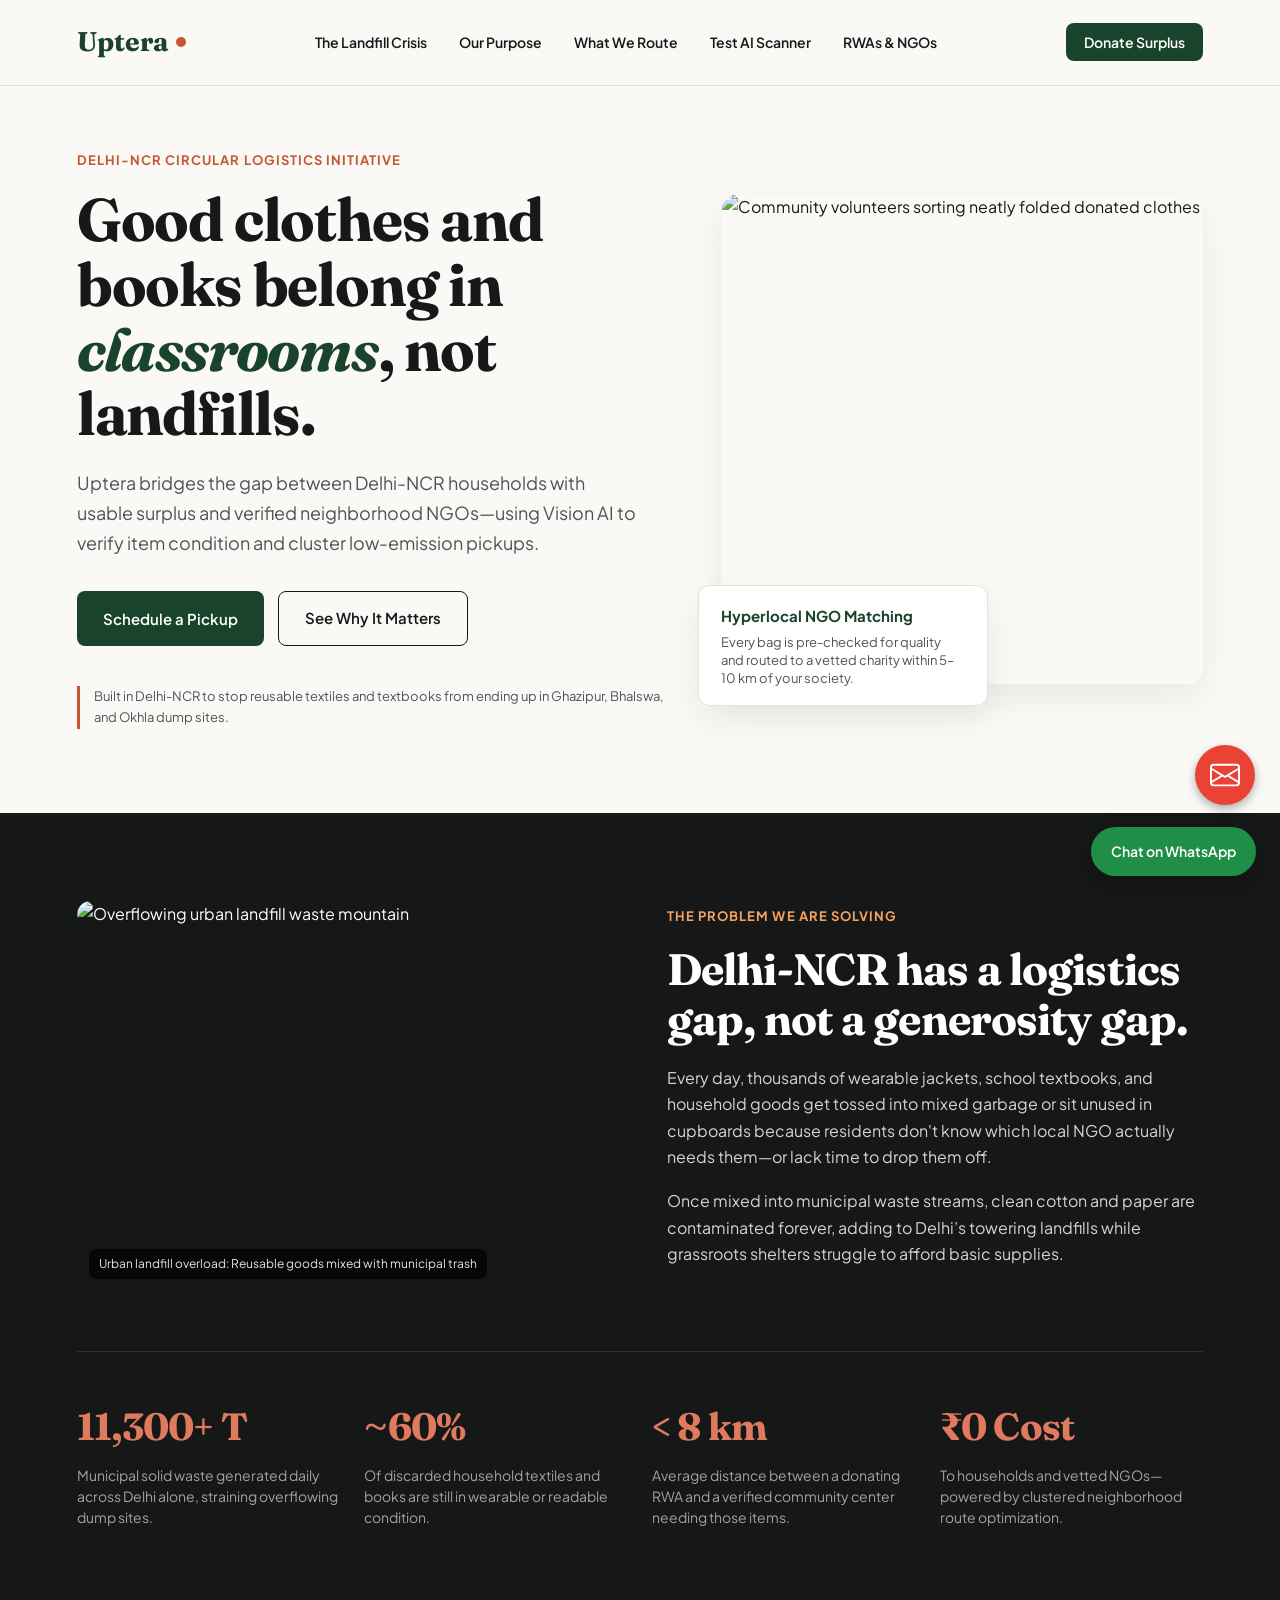
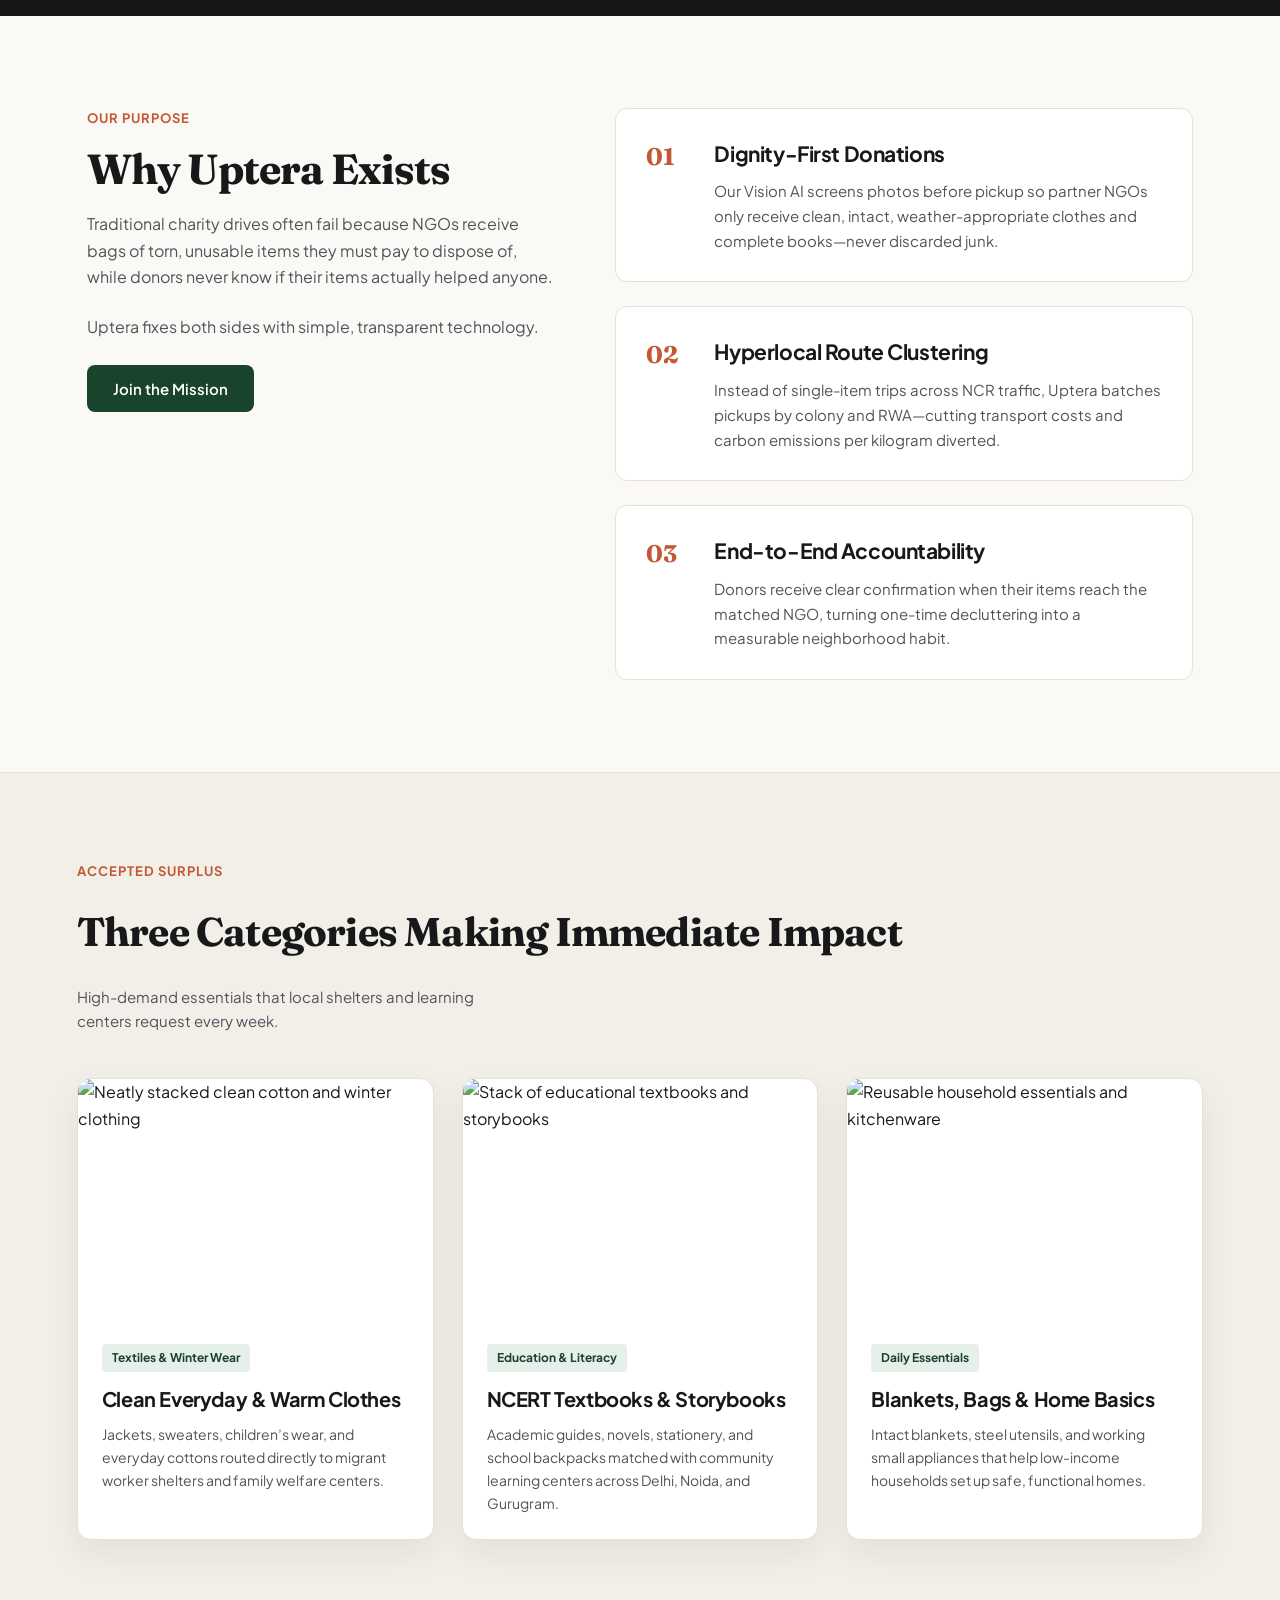
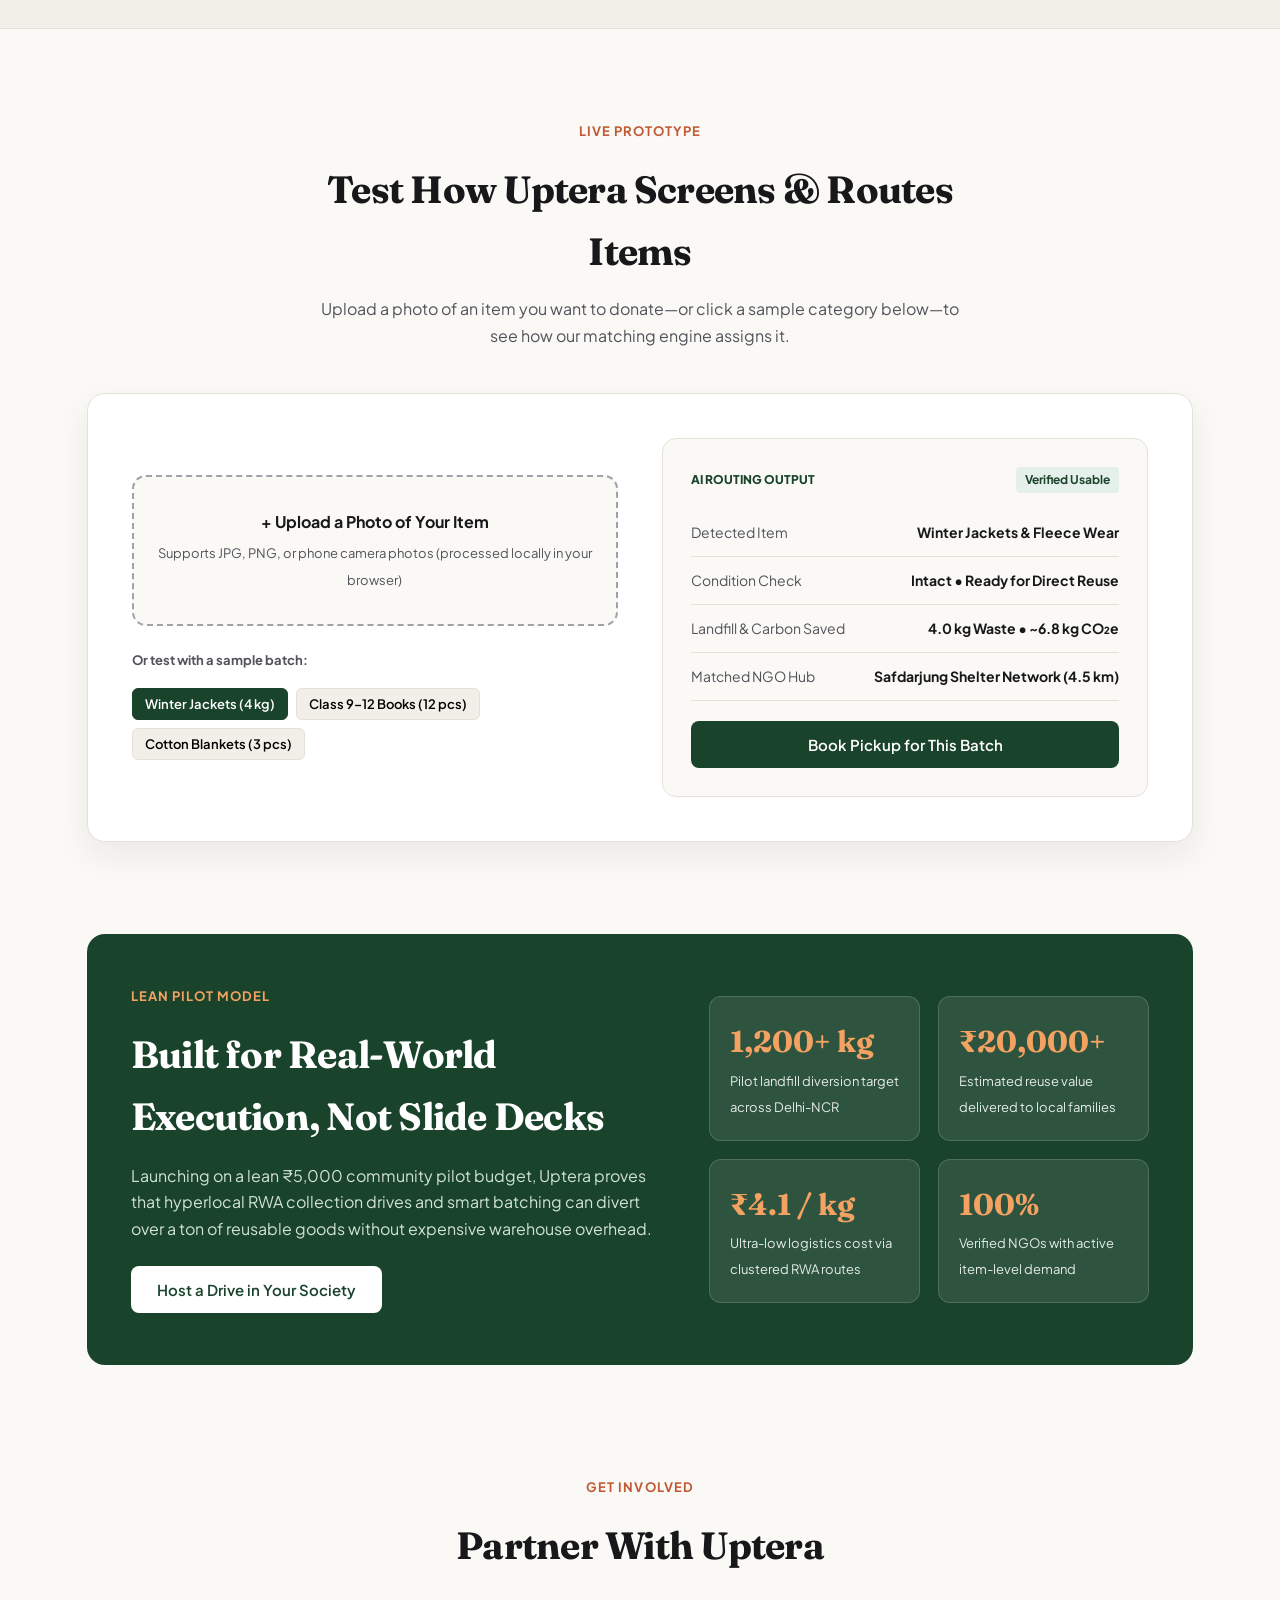
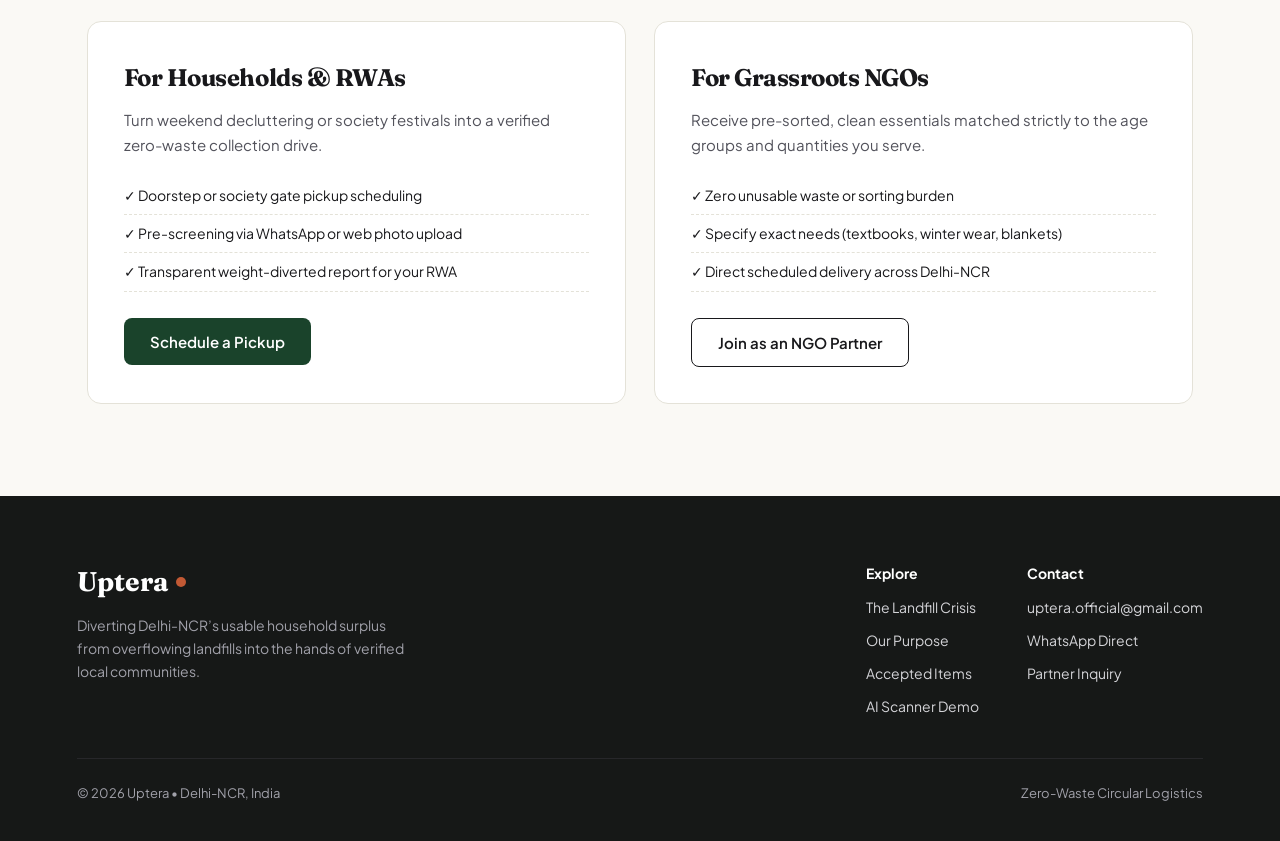
==== commit a0927376: "Uptera Is Here" ====
--- a/index.html
+++ b/index.html
@@ -1063,8 +1063,8 @@
         </div>
         <div>
           <strong style="color: var(--white); font-size: 14px;">Contact</strong>
-          <a href="mailto:hello.uptera@gmail.com">hello.uptera@gmail.com</a>
-          <a href="https://wa.me/91XXXXXXXXXX?text=Hi%20Uptera!%20I%20want%20to%20connect." target="_blank">WhatsApp Direct</a>
+          <a href="mailto:uptera.official@gmail.com">uptera.official@gmail.com</a>
+          <a href="https://wa.me/919217906713?text=Hi%20Uptera!%20I%20want%20to%20connect." target="_blank">WhatsApp Direct</a>
           <a href="#" onclick="openModal('General Inquiry'); return false;">Partner Inquiry</a>
         </div>
       </div>
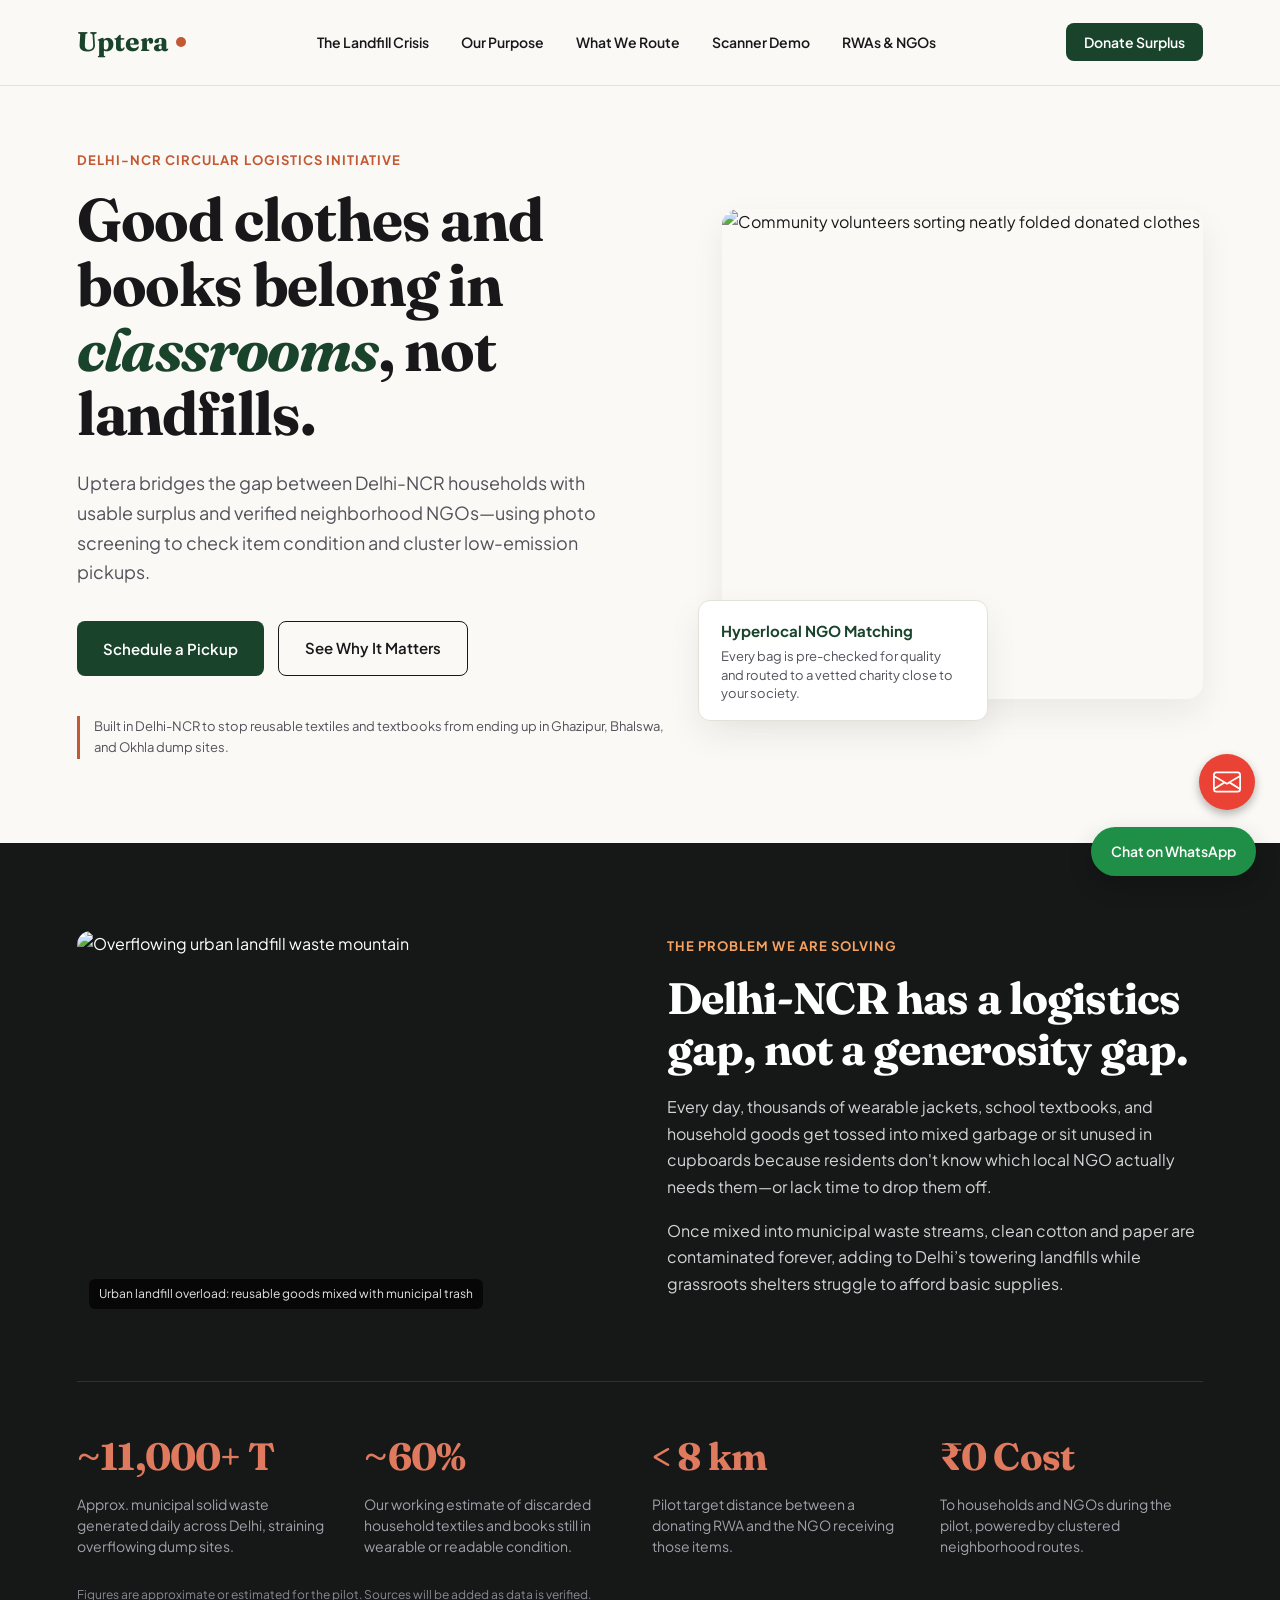
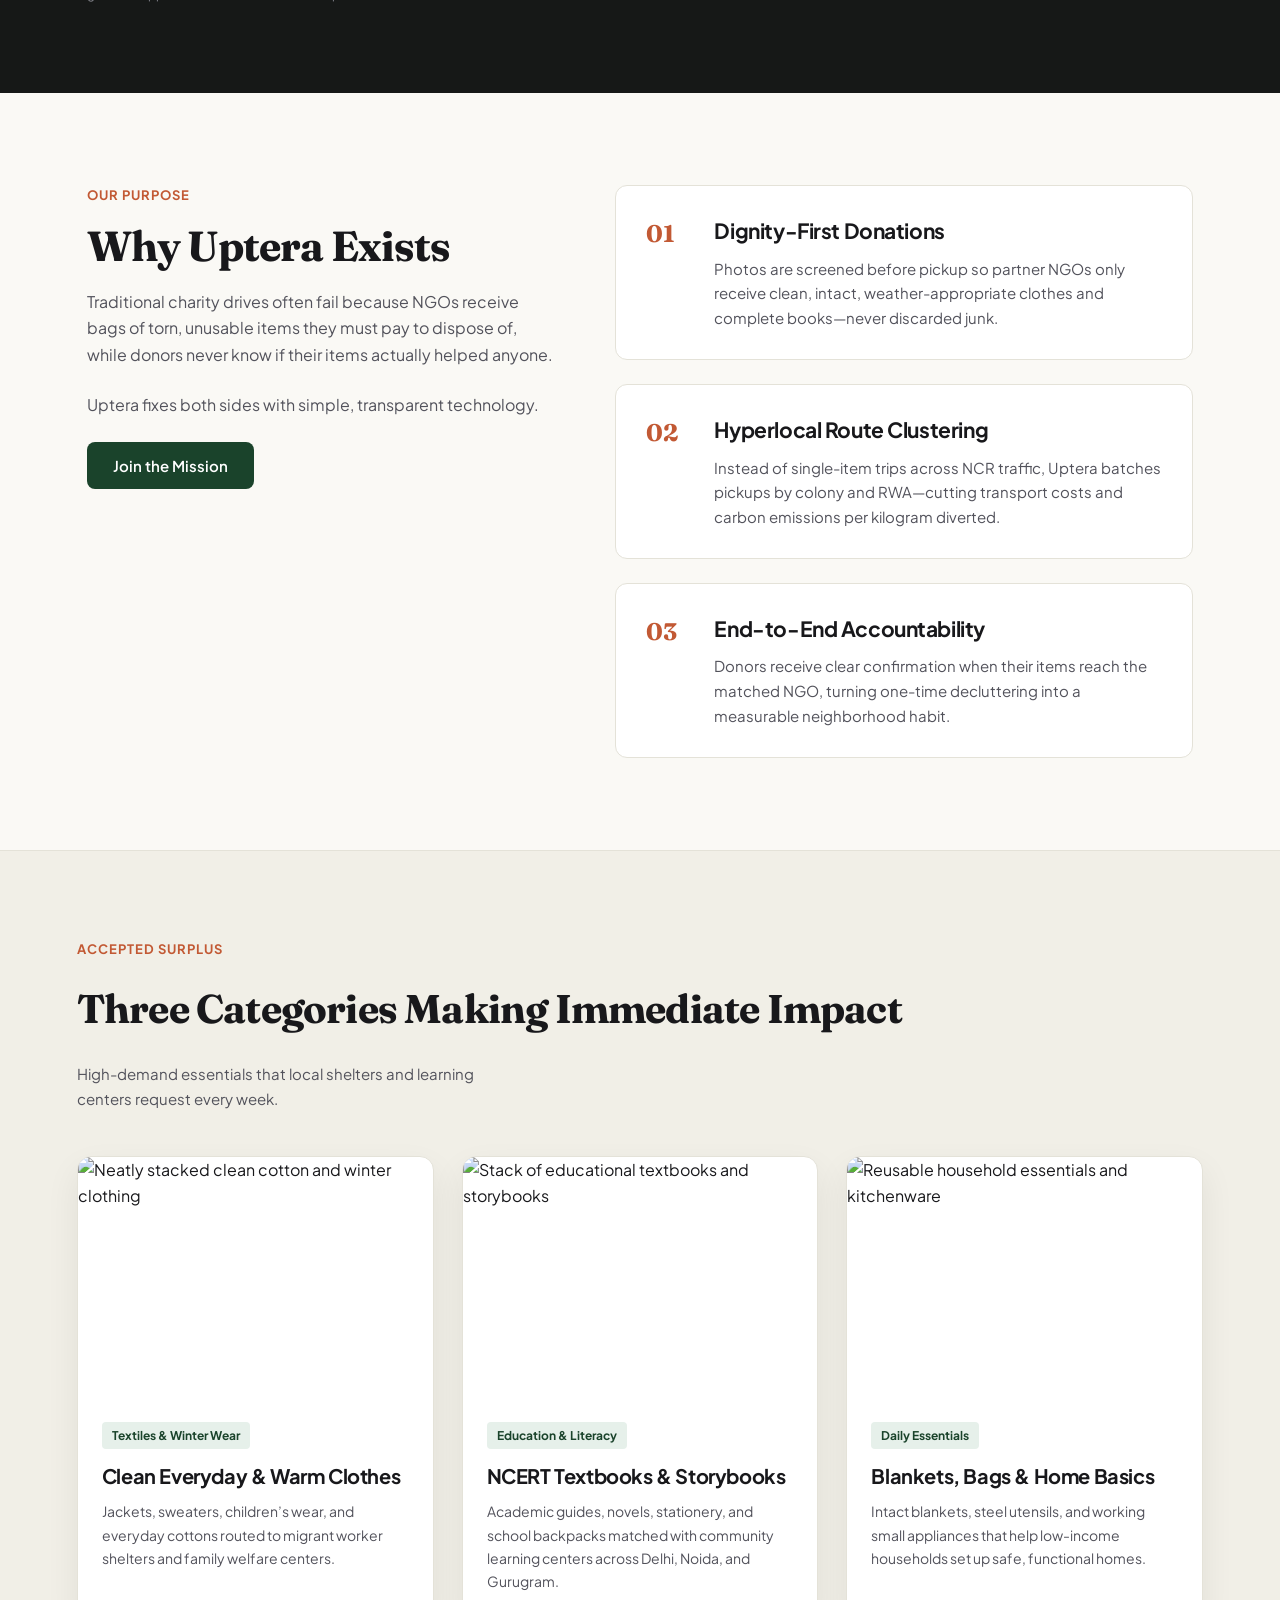
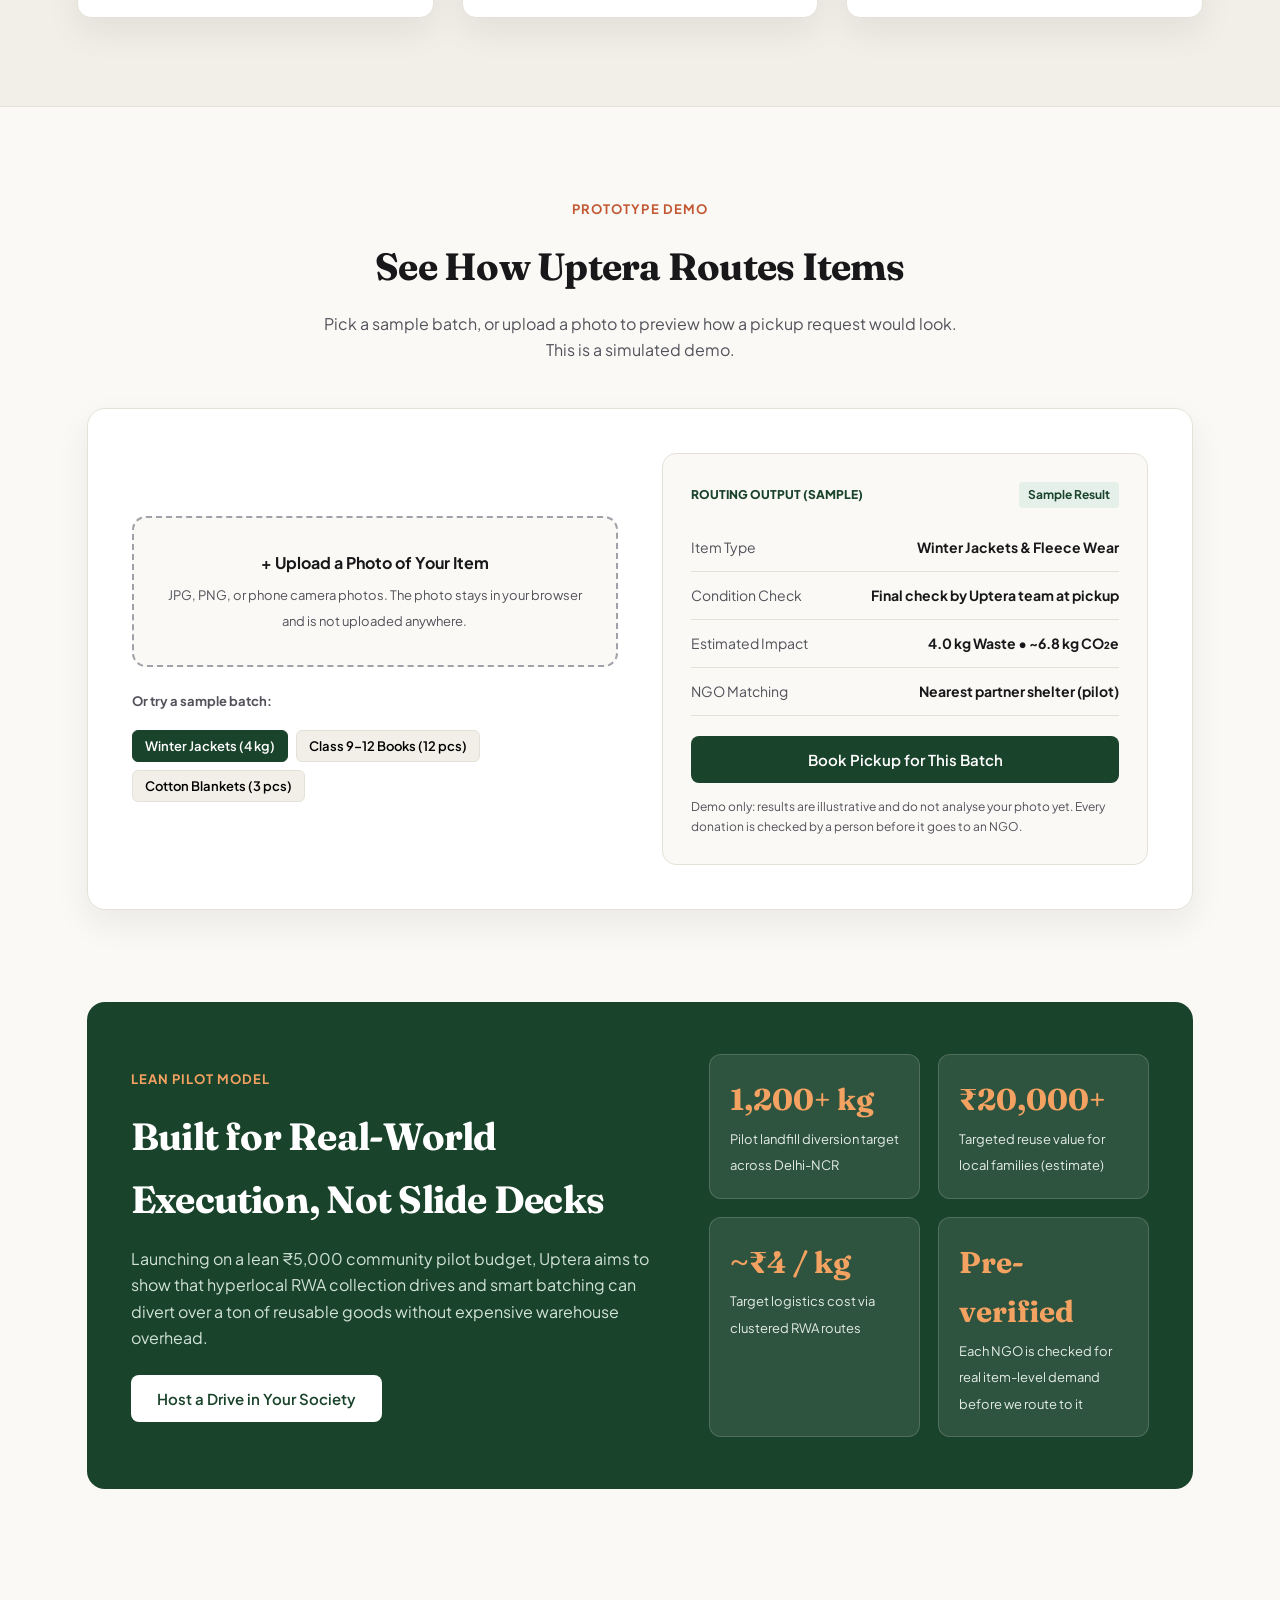
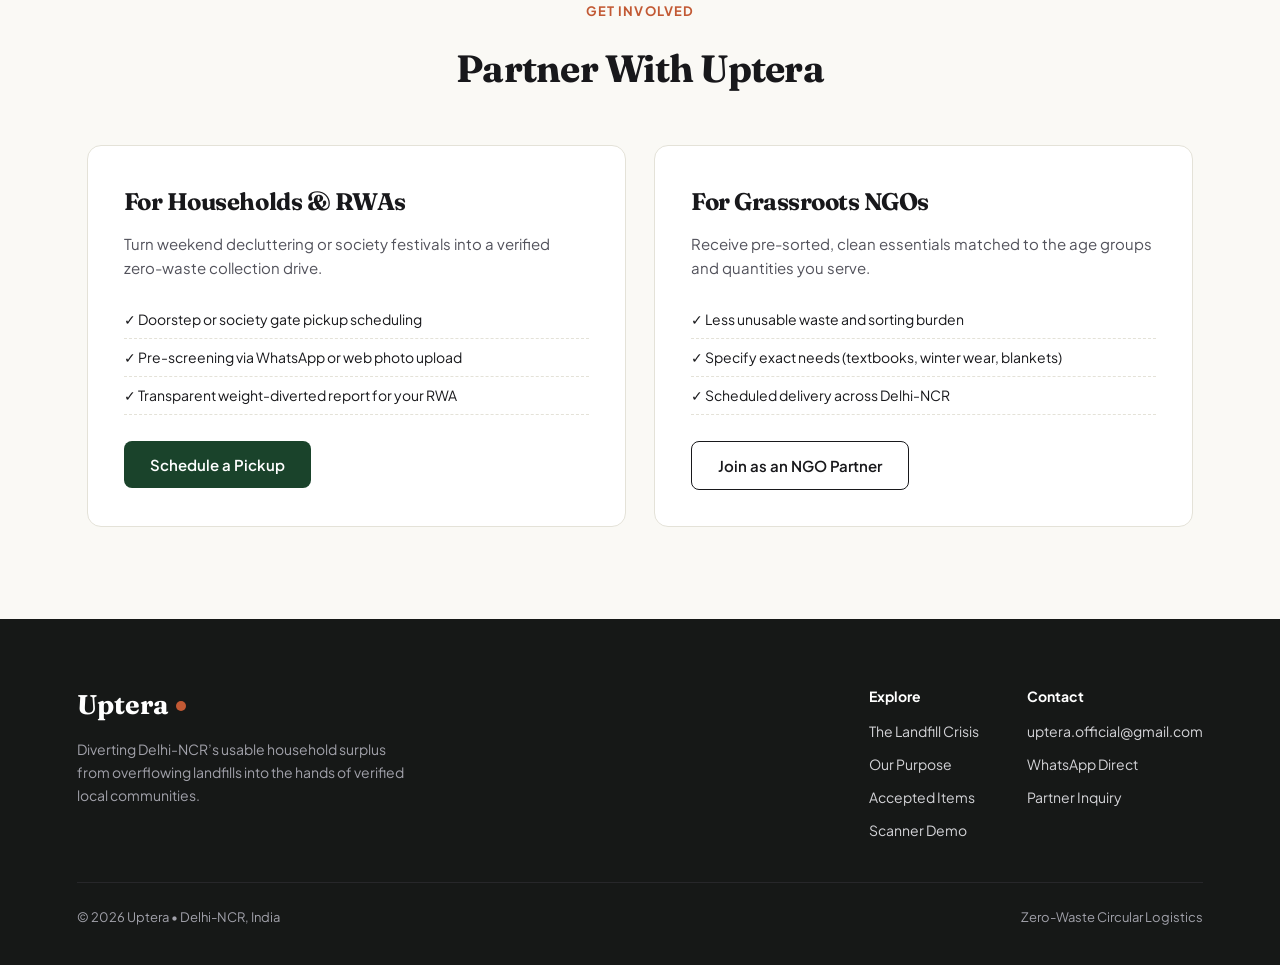
==== commit ed3a6168: "UPTERA IS HERE" ====
--- a/index.html
+++ b/index.html
@@ -1,1225 +1,505 @@
 <!DOCTYPE html>
 <html lang="en">
 <head>
-  <meta charset="UTF-8" />
-  <meta name="viewport" content="width=device-width, initial-scale=1.0" />
-  <title>Uptera — Diverting Delhi-NCR’s Household Surplus From Landfills</title>
-  <meta name="description" content="Uptera uses Vision AI and hyperlocal routing to divert wearable clothes, textbooks, and household goods from Delhi-NCR landfills to verified grassroots NGOs." />
-  <link rel="preconnect" href="https://fonts.googleapis.com">
-  <link rel="preconnect" href="https://fonts.gstatic.com" crossorigin>
-  <link href="https://fonts.googleapis.com/css2?family=Fraunces:ital,opsz,wght@0,9..144,600;0,9..144,700;1,9..144,600&family=Plus+Jakarta+Sans:wght@400;500;600;700&display=swap" rel="stylesheet">
-  <style>
-    :root {
-      --bg-paper: #FAF9F5;
-      --bg-sand: #F1EFE7;
-      --forest: #1A432B;
-      --forest-hover: #12301E;
-      --terracotta: #C25934;
-      --ink: #18181B;
-      --ink-muted: #52525B;
-      --white: #FFFFFF;
-      --border: #E4E2D8;
-      --shadow: 0 14px 34px rgba(24, 24, 27, 0.07);
-    }
-
-    .floating-email {
-    position: fixed;
-    bottom: 95px;
-    right: 25px;
-    background-color: #ea4335;
-    color: white;
-    width: 60px;
-    height: 60px;
-    border-radius: 50%;
-    display: flex;
-    align-items: center;
-    justify-content: center;
-    box-shadow: 0 4px 10px rgba(0,0,0,0.3);
-    z-index: 1000;
-    transition: transform 0.3s ease;
+<meta charset="UTF-8" />
+<meta name="viewport" content="width=device-width, initial-scale=1.0" />
+<title>Uptera — Diverting Delhi-NCR’s Household Surplus From Landfills</title>
+<meta name="description" content="Uptera uses Vision AI and hyperlocal routing to divert wearable clothes, textbooks, and household goods from Delhi-NCR landfills to verified grassroots NGOs." />
+<meta name="google-site-verification" content="-INwNw2rGu8qBjm-BifQqYgggCsnEjeuekoB15DXlqQ" />
+<meta property="og:type" content="website" />
+<meta property="og:title" content="Uptera — Diverting Delhi-NCR’s Household Surplus From Landfills" />
+<meta property="og:description" content="Hyperlocal routing to move usable clothes and books from Delhi-NCR homes to verified NGOs." />
+<meta property="og:image" content="https://images.unsplash.com/photo-1593113598332-cd288d649433?auto=format&fit=crop&w=1200&q=80" />
+<meta property="og:url" content="https://namrata-ghai.github.io/Uptera/" />
+<meta name="twitter:card" content="summary_large_image" />
+<link rel="preconnect" href="https://fonts.googleapis.com">
+<link rel="preconnect" href="https://fonts.gstatic.com" crossorigin>
+<link href="https://fonts.googleapis.com/css2?family=Fraunces:ital,opsz,wght@0,9..144,600;0,9..144,700;1,9..144,600&family=Plus+Jakarta+Sans:wght@400;500;600;700&display=swap" rel="stylesheet">
+<style>
+:root{--bg-paper:#FAF9F5;--bg-sand:#F1EFE7;--forest:#1A432B;--forest-hover:#12301E;--terracotta:#C25934;--ink:#18181B;--ink-muted:#52525B;--white:#FFF;--border:#E4E2D8;--shadow:0 14px 34px rgba(24,24,27,.07)}
+*{box-sizing:border-box;margin:0;padding:0}
+html{scroll-behavior:smooth;scroll-padding-top:80px}
+body{font-family:'Plus Jakarta Sans',sans-serif;background:var(--bg-paper);color:var(--ink);line-height:1.65;overflow-x:hidden}
+h1,h2,h3,.serif{font-family:'Fraunces',Georgia,serif;letter-spacing:-.02em}
+:focus-visible{outline:3px solid var(--terracotta);outline-offset:2px}
+img{max-width:100%}
+@media (prefers-reduced-motion:reduce){html{scroll-behavior:auto}*{transition:none!important}}
+
+nav{display:flex;justify-content:space-between;align-items:center;padding:20px 6%;background:rgba(250,249,245,.94);backdrop-filter:blur(10px);border-bottom:1px solid var(--border);position:sticky;top:0;z-index:1000}
+.logo{font-family:'Fraunces',serif;font-size:27px;font-weight:700;color:var(--forest);text-decoration:none;display:flex;align-items:center;gap:8px}
+.logo-dot{width:10px;height:10px;background:var(--terracotta);border-radius:50%;display:inline-block}
+.nav-links{display:flex;gap:32px;align-items:center}
+.nav-links a{text-decoration:none;color:var(--ink);font-weight:600;font-size:14px;transition:color .2s}
+.nav-links a:hover{color:var(--terracotta)}
+.mobile-toggle{display:none;background:none;border:none;font-size:26px;cursor:pointer;color:var(--ink)}
+
+.btn{display:inline-flex;align-items:center;justify-content:center;gap:8px;padding:14px 26px;border-radius:8px;font-weight:600;font-size:15px;text-decoration:none;cursor:pointer;border:none;transition:all .2s ease;font-family:inherit}
+.btn-forest{background:var(--forest);color:var(--white)}
+.btn-forest:hover{background:var(--forest-hover);transform:translateY(-2px)}
+.btn-outline{background:transparent;color:var(--ink);border:1.5px solid var(--ink)}
+.btn-outline:hover{background:var(--ink);color:var(--white)}
+
+.hero{padding:64px 6% 84px;max-width:1320px;margin:0 auto;display:grid;grid-template-columns:1.1fr .9fr;gap:56px;align-items:center}
+.eyebrow{font-size:13px;font-weight:700;text-transform:uppercase;letter-spacing:.08em;color:var(--terracotta);margin-bottom:16px;display:block}
+.hero h1{font-size:clamp(38px,5vw,60px);line-height:1.08;margin-bottom:22px}
+.hero h1 em{font-style:italic;color:var(--forest)}
+.hero-lead{font-size:18px;color:var(--ink-muted);margin-bottom:34px;max-width:560px}
+.hero-actions{display:flex;gap:14px;flex-wrap:wrap;margin-bottom:40px}
+.hero-footnote{font-size:13px;color:var(--ink-muted);border-left:3px solid var(--terracotta);padding-left:14px}
+.hero-visual{position:relative}
+.hero-main-img{width:100%;height:490px;object-fit:cover;border-radius:16px;box-shadow:var(--shadow);display:block}
+.floating-caption{position:absolute;bottom:-22px;left:-24px;background:var(--white);border:1px solid var(--border);padding:18px 22px;border-radius:12px;box-shadow:var(--shadow);max-width:290px}
+.floating-caption strong{display:block;font-size:15px;color:var(--forest);margin-bottom:4px}
+.floating-caption span{font-size:13px;color:var(--ink-muted);line-height:1.4;display:block}
+
+.reality-band{background:#161817;color:var(--bg-paper);padding:88px 6%}
+.reality-inner{max-width:1260px;margin:0 auto}
+.reality-grid{display:grid;grid-template-columns:1fr 1fr;gap:54px;align-items:center;margin-bottom:60px}
+.reality-img-wrap{position:relative;border-radius:14px;overflow:hidden}
+.reality-img-wrap img{width:100%;height:390px;object-fit:cover;display:block;filter:contrast(1.06)}
+.img-credit{position:absolute;bottom:12px;left:12px;background:rgba(0,0,0,.72);color:#E4E4E7;font-size:12px;padding:5px 10px;border-radius:6px}
+.reality-copy h2{font-size:clamp(30px,4vw,44px);line-height:1.15;margin-bottom:20px;color:var(--white)}
+.reality-copy p{color:#D4D4D8;font-size:16px;margin-bottom:18px}
+.hard-numbers{display:grid;grid-template-columns:repeat(4,1fr);gap:24px;padding-top:44px;border-top:1px solid #2E3230}
+.num-block h3{font-size:38px;color:#E07A5F;margin-bottom:6px}
+.num-block p{font-size:14px;color:#A1A1AA;line-height:1.5}
+.note{font-size:12px;color:#8A8A93;margin-top:28px}
+
+.section{padding:92px 6%;max-width:1260px;margin:0 auto}
+.purpose-grid{display:grid;grid-template-columns:.9fr 1.1fr;gap:56px;align-items:start}
+.purpose-sticky h2{font-size:clamp(30px,4vw,42px);line-height:1.15;margin-bottom:18px}
+.purpose-sticky p{color:var(--ink-muted);font-size:16px;margin-bottom:24px}
+.pillar-list{display:flex;flex-direction:column;gap:24px}
+.pillar-item{background:var(--white);border:1px solid var(--border);padding:28px 30px;border-radius:12px;display:grid;grid-template-columns:48px 1fr;gap:20px}
+.pillar-num{font-family:'Fraunces',serif;font-size:24px;font-weight:700;color:var(--terracotta)}
+.pillar-item h3{font-size:21px;margin-bottom:8px;font-family:'Plus Jakarta Sans',sans-serif;font-weight:700}
+.pillar-item p{color:var(--ink-muted);font-size:15px}
+
+.divert-section{background:var(--bg-sand);padding:88px 6%;border-top:1px solid var(--border);border-bottom:1px solid var(--border)}
+.divert-inner{max-width:1260px;margin:0 auto}
+.divert-header{display:flex;justify-content:space-between;align-items:flex-end;margin-bottom:44px;gap:20px;flex-wrap:wrap}
+.divert-header h2{font-size:clamp(28px,4vw,40px)}
+.photo-cards{display:grid;grid-template-columns:repeat(3,1fr);gap:28px}
+.photo-card{background:var(--white);border-radius:14px;overflow:hidden;border:1px solid var(--border);box-shadow:var(--shadow)}
+.photo-card img{width:100%;height:240px;object-fit:cover;display:block}
+.photo-card-body{padding:24px}
+.tag-pill{display:inline-block;font-size:12px;font-weight:700;color:var(--forest);background:#E6F0EA;padding:4px 10px;border-radius:4px;margin-bottom:10px}
+.photo-card-body h3{font-size:20px;font-family:'Plus Jakarta Sans',sans-serif;font-weight:700;margin-bottom:8px}
+.photo-card-body p{font-size:14px;color:var(--ink-muted)}
+
+.scanner-box{background:var(--white);border:1px solid var(--border);border-radius:18px;padding:44px;box-shadow:var(--shadow);display:grid;grid-template-columns:1fr 1fr;gap:44px;align-items:center}
+.upload-zone{border:2px dashed #A1A1AA;background:var(--bg-paper);border-radius:14px;padding:32px 24px;text-align:center;cursor:pointer;transition:border-color .2s,background .2s}
+.upload-zone:hover{border-color:var(--forest);background:#F2F7F4}
+.preview-thumb{max-width:100%;max-height:180px;border-radius:10px;margin:0 auto 14px;display:none;object-fit:cover}
+.preset-row{display:flex;gap:8px;flex-wrap:wrap;margin-top:16px}
+.preset-chip{background:var(--bg-sand);border:1px solid var(--border);padding:7px 12px;border-radius:6px;font-size:13px;font-weight:600;cursor:pointer;font-family:inherit}
+.preset-chip.active,.preset-chip:hover{background:var(--forest);color:var(--white);border-color:var(--forest)}
+.result-sheet{background:var(--bg-paper);border:1px solid var(--border);border-radius:14px;padding:28px}
+.result-line{display:flex;justify-content:space-between;gap:16px;padding:12px 0;border-bottom:1px solid var(--border);font-size:14px}
+.result-line:last-of-type{border-bottom:none}
+.result-line span{color:var(--ink-muted)}
+.result-line strong{color:var(--ink);text-align:right}
+.demo-note{font-size:12px;color:var(--ink-muted);margin-top:14px}
+
+.pilot-box{background:var(--forest);color:var(--white);border-radius:18px;padding:52px 44px;display:grid;grid-template-columns:1.1fr .9fr;gap:40px;align-items:center}
+.pilot-box h2{font-size:clamp(28px,3.5vw,38px);margin-bottom:14px}
+.pilot-box p{color:#D1E2D7;font-size:16px;margin-bottom:24px}
+.pilot-metrics{display:grid;grid-template-columns:1fr 1fr;gap:18px}
+.p-stat{background:rgba(255,255,255,.09);padding:20px;border-radius:12px;border:1px solid rgba(255,255,255,.16)}
+.p-stat strong{display:block;font-family:'Fraunces',serif;font-size:30px;color:#F4A261}
+.p-stat span{font-size:13px;color:#E4ECE7}
+
+.partner-cards{display:grid;grid-template-columns:1fr 1fr;gap:28px}
+.p-card{background:var(--white);border:1px solid var(--border);border-radius:14px;padding:36px}
+.p-card h3{font-size:24px;margin-bottom:10px}
+.p-card p{color:var(--ink-muted);margin-bottom:20px;font-size:15px}
+.p-card ul{list-style:none;margin-bottom:26px}
+.p-card li{padding:7px 0;font-size:14px;border-bottom:1px dashed var(--border)}
+
+footer{background:#161817;color:#A1A1AA;padding:64px 6% 36px}
+.footer-inner{max-width:1260px;margin:0 auto;display:flex;justify-content:space-between;flex-wrap:wrap;gap:40px;padding-bottom:40px;border-bottom:1px solid #27272A}
+.footer-links{display:flex;gap:48px;flex-wrap:wrap}
+.footer-links div a{display:block;color:#D4D4D8;text-decoration:none;font-size:14px;margin-top:10px}
+.footer-bottom{max-width:1260px;margin:24px auto 0;display:flex;justify-content:space-between;font-size:13px;flex-wrap:wrap;gap:10px}
+
+.modal-bg{position:fixed;inset:0;background:rgba(0,0,0,.6);display:none;align-items:center;justify-content:center;padding:20px;z-index:2000}
+.modal-bg.open{display:flex}
+.modal-card{background:var(--white);padding:34px;border-radius:16px;max-width:460px;width:100%;position:relative;max-height:92vh;overflow-y:auto}
+.modal-card input,.modal-card select,.modal-card textarea{width:100%;padding:11px 13px;border:1px solid var(--border);border-radius:8px;margin-top:6px;margin-bottom:14px;font-family:inherit}
+.modal-close{position:absolute;top:14px;right:18px;background:none;border:none;font-size:26px;cursor:pointer}
+
+.wa-btn{position:fixed;bottom:24px;right:24px;background:#1F8E47;color:var(--white);padding:13px 20px;border-radius:50px;text-decoration:none;font-weight:600;font-size:14px;box-shadow:0 10px 25px rgba(0,0,0,.2);z-index:999;display:flex;align-items:center;gap:8px}
+.floating-email{position:fixed;bottom:90px;right:25px;background:#EA4335;color:#fff;width:56px;height:56px;border-radius:50%;border:none;cursor:pointer;display:flex;align-items:center;justify-content:center;box-shadow:0 4px 10px rgba(0,0,0,.3);z-index:999;transition:transform .3s ease}
+.floating-email:hover{transform:scale(1.08)}
+.toast{display:none;position:fixed;bottom:156px;right:25px;background:#333;color:#fff;padding:10px 15px;border-radius:6px;font-size:14px;z-index:10000;box-shadow:0 4px 10px rgba(0,0,0,.3)}
+
+@media (max-width:960px){
+.hero,.reality-grid,.purpose-grid,.scanner-box,.pilot-box,.partner-cards{grid-template-columns:1fr}
+.hard-numbers{grid-template-columns:1fr 1fr}
+.photo-cards{grid-template-columns:1fr}
+.floating-caption{position:static;margin-top:16px;max-width:100%}
+.scanner-box,.pilot-box{padding:28px}
 }
-
-    * {
-      box-sizing: border-box;
-      margin: 0;
-      padding: 0;
-    }
-
-    html {
-      scroll-behavior: smooth;
-    }
-
-    body {
-      font-family: 'Plus Jakarta Sans', sans-serif;
-      background-color: var(--bg-paper);
-      color: var(--ink);
-      line-height: 1.65;
-      overflow-x: hidden;
-    }
-
-    h1, h2, h3, .serif {
-      font-family: 'Fraunces', Georgia, serif;
-      letter-spacing: -0.02em;
-    }
-
-    /* Navigation */
-    nav {
-      display: flex;
-      justify-content: space-between;
-      align-items: center;
-      padding: 20px 6%;
-      background: rgba(250, 249, 245, 0.94);
-      backdrop-filter: blur(10px);
-      border-bottom: 1px solid var(--border);
-      position: sticky;
-      top: 0;
-      z-index: 1000;
-    }
-
-    .logo {
-      font-family: 'Fraunces', serif;
-      font-size: 27px;
-      font-weight: 700;
-      color: var(--forest);
-      text-decoration: none;
-      display: flex;
-      align-items: center;
-      gap: 8px;
-    }
-
-    .logo-dot {
-      width: 10px;
-      height: 10px;
-      background: var(--terracotta);
-      border-radius: 50%;
-      display: inline-block;
-    }
-
-    .nav-links {
-      display: flex;
-      gap: 32px;
-      align-items: center;
-    }
-
-    .nav-links a {
-      text-decoration: none;
-      color: var(--ink);
-      font-weight: 600;
-      font-size: 14px;
-      transition: color 0.2s;
-    }
-
-    .nav-links a:hover {
-      color: var(--terracotta);
-    }
-
-    .mobile-toggle {
-      display: none;
-      background: none;
-      border: none;
-      font-size: 26px;
-      cursor: pointer;
-      color: var(--ink);
-    }
-
-    /* Buttons */
-    .btn {
-      display: inline-flex;
-      align-items: center;
-      justify-content: center;
-      gap: 8px;
-      padding: 14px 26px;
-      border-radius: 8px;
-      font-weight: 600;
-      font-size: 15px;
-      text-decoration: none;
-      cursor: pointer;
-      border: none;
-      transition: all 0.2s ease;
-      font-family: 'Plus Jakarta Sans', sans-serif;
-    }
-
-    .btn-forest {
-      background: var(--forest);
-      color: var(--white);
-    }
-
-    .btn-forest:hover {
-      background: var(--forest-hover);
-      transform: translateY(-2px);
-    }
-
-    .btn-outline {
-      background: transparent;
-      color: var(--ink);
-      border: 1.5px solid var(--ink);
-    }
-
-    .btn-outline:hover {
-      background: var(--ink);
-      color: var(--white);
-    }
-
-    /* Split Editorial Hero */
-    .hero {
-      padding: 64px 6% 84px;
-      max-width: 1320px;
-      margin: 0 auto;
-      display: grid;
-      grid-template-columns: 1.1fr 0.9fr;
-      gap: 56px;
-      align-items: center;
-    }
-
-    .eyebrow {
-      font-size: 13px;
-      font-weight: 700;
-      text-transform: uppercase;
-      letter-spacing: 0.08em;
-      color: var(--terracotta);
-      margin-bottom: 16px;
-      display: block;
-    }
-
-    .hero h1 {
-      font-size: clamp(38px, 5vw, 60px);
-      line-height: 1.08;
-      margin-bottom: 22px;
-      color: var(--ink);
-    }
-
-    .hero h1 em {
-      font-style: italic;
-      color: var(--forest);
-    }
-
-    .hero-lead {
-      font-size: 18px;
-      color: var(--ink-muted);
-      margin-bottom: 34px;
-      max-width: 560px;
-    }
-
-    .hero-actions {
-      display: flex;
-      gap: 14px;
-      flex-wrap: wrap;
-      margin-bottom: 40px;
-    }
-
-    .hero-footnote {
-      font-size: 13px;
-      color: var(--ink-muted);
-      border-left: 3px solid var(--terracotta);
-      padding-left: 14px;
-    }
-
-    .hero-visual {
-      position: relative;
-    }
-
-    .hero-main-img {
-      width: 100%;
-      height: 490px;
-      object-fit: cover;
-      border-radius: 16px;
-      box-shadow: var(--shadow);
-      display: block;
-    }
-
-    .floating-caption {
-      position: absolute;
-      bottom: -22px;
-      left: -24px;
-      background: var(--white);
-      border: 1px solid var(--border);
-      padding: 18px 22px;
-      border-radius: 12px;
-      box-shadow: var(--shadow);
-      max-width: 290px;
-    }
-
-    .floating-caption strong {
-      display: block;
-      font-size: 15px;
-      color: var(--forest);
-      margin-bottom: 4px;
-    }
-
-    .floating-caption span {
-      font-size: 13px;
-      color: var(--ink-muted);
-      line-height: 1.4;
-      display: block;
-    }
-
-    /* Data & Landfill Reality Section */
-    .reality-band {
-      background: #161817;
-      color: var(--bg-paper);
-      padding: 88px 6%;
-    }
-
-    .reality-inner {
-      max-width: 1260px;
-      margin: 0 auto;
-    }
-
-    .reality-grid {
-      display: grid;
-      grid-template-columns: 1fr 1fr;
-      gap: 54px;
-      align-items: center;
-      margin-bottom: 60px;
-    }
-
-    .reality-img-wrap {
-      position: relative;
-      border-radius: 14px;
-      overflow: hidden;
-    }
-
-    .reality-img-wrap img {
-      width: 100%;
-      height: 390px;
-      object-fit: cover;
-      display: block;
-      filter: contrast(1.06);
-    }
-
-    .img-credit {
-      position: absolute;
-      bottom: 12px;
-      left: 12px;
-      background: rgba(0, 0, 0, 0.72);
-      color: #E4E4E7;
-      font-size: 12px;
-      padding: 5px 10px;
-      border-radius: 6px;
-    }
-
-    .reality-copy h2 {
-      font-size: clamp(30px, 4vw, 44px);
-      line-height: 1.15;
-      margin-bottom: 20px;
-      color: var(--white);
-    }
-
-    .reality-copy p {
-      color: #D4D4D8;
-      font-size: 16px;
-      margin-bottom: 18px;
-    }
-
-    .hard-numbers {
-      display: grid;
-      grid-template-columns: repeat(4, 1fr);
-      gap: 24px;
-      padding-top: 44px;
-      border-top: 1px solid #2E3230;
-    }
-
-    .num-block h3 {
-      font-size: 38px;
-      color: #E07A5F;
-      margin-bottom: 6px;
-    }
-
-    .num-block p {
-      font-size: 14px;
-      color: #A1A1AA;
-      line-height: 1.5;
-    }
-
-    /* Purpose & Mission Section */
-    .section {
-      padding: 92px 6%;
-      max-width: 1260px;
-      margin: 0 auto;
-    }
-
-    .purpose-grid {
-      display: grid;
-      grid-template-columns: 0.9fr 1.1fr;
-      gap: 56px;
-      align-items: start;
-    }
-
-    .purpose-sticky h2 {
-      font-size: clamp(30px, 4vw, 42px);
-      line-height: 1.15;
-      margin-bottom: 18px;
-    }
-
-    .purpose-sticky p {
-      color: var(--ink-muted);
-      font-size: 16px;
-      margin-bottom: 24px;
-    }
-
-    .pillar-list {
-      display: flex;
-      flex-direction: column;
-      gap: 24px;
-    }
-
-    .pillar-item {
-      background: var(--white);
-      border: 1px solid var(--border);
-      padding: 28px 30px;
-      border-radius: 12px;
-      display: grid;
-      grid-template-columns: 48px 1fr;
-      gap: 20px;
-    }
-
-    .pillar-num {
-      font-family: 'Fraunces', serif;
-      font-size: 24px;
-      font-weight: 700;
-      color: var(--terracotta);
-    }
-
-    .pillar-item h3 {
-      font-size: 21px;
-      margin-bottom: 8px;
-      font-family: 'Plus Jakarta Sans', sans-serif;
-      font-weight: 700;
-    }
-
-    .pillar-item p {
-      color: var(--ink-muted);
-      font-size: 15px;
-    }
-
-    /* Photo Story Gallery (What We Divert) */
-    .divert-section {
-      background: var(--bg-sand);
-      padding: 88px 6%;
-      border-top: 1px solid var(--border);
-      border-bottom: 1px solid var(--border);
-    }
-
-    .divert-inner {
-      max-width: 1260px;
-      margin: 0 auto;
-    }
-
-    .divert-header {
-      display: flex;
-      justify-content: space-between;
-      align-items: flex-end;
-      margin-bottom: 44px;
-      gap: 20px;
-      flex-wrap: wrap;
-    }
-
-    .divert-header h2 {
-      font-size: clamp(28px, 4vw, 40px);
-    }
-
-    .photo-cards {
-      display: grid;
-      grid-template-columns: repeat(3, 1fr);
-      gap: 28px;
-    }
-
-    .photo-card {
-      background: var(--white);
-      border-radius: 14px;
-      overflow: hidden;
-      border: 1px solid var(--border);
-      box-shadow: var(--shadow);
-    }
-
-    .photo-card img {
-      width: 100%;
-      height: 240px;
-      object-fit: cover;
-      display: block;
-    }
-
-    .photo-card-body {
-      padding: 24px;
-    }
-
-    .tag-pill {
-      display: inline-block;
-      font-size: 12px;
-      font-weight: 700;
-      color: var(--forest);
-      background: #E6F0EA;
-      padding: 4px 10px;
-      border-radius: 4px;
-      margin-bottom: 10px;
-    }
-
-    .photo-card-body h3 {
-      font-size: 20px;
-      font-family: 'Plus Jakarta Sans', sans-serif;
-      font-weight: 700;
-      margin-bottom: 8px;
-    }
-
-    .photo-card-body p {
-      font-size: 14px;
-      color: var(--ink-muted);
-    }
-
-    /* Interactive AI Photo Tool */
-    .scanner-box {
-      background: var(--white);
-      border: 1px solid var(--border);
-      border-radius: 18px;
-      padding: 44px;
-      box-shadow: var(--shadow);
-      display: grid;
-      grid-template-columns: 1fr 1fr;
-      gap: 44px;
-      align-items: center;
-    }
-
-    .upload-zone {
-      border: 2px dashed #A1A1AA;
-      background: var(--bg-paper);
-      border-radius: 14px;
-      padding: 32px 24px;
-      text-align: center;
-      cursor: pointer;
-      transition: border-color 0.2s, background 0.2s;
-    }
-
-    .upload-zone:hover {
-      border-color: var(--forest);
-      background: #F2F7F4;
-    }
-
-    .preview-thumb {
-      max-width: 100%;
-      max-height: 180px;
-      border-radius: 10px;
-      margin: 0 auto 14px;
-      display: none;
-      object-fit: cover;
-    }
-
-    .preset-row {
-      display: flex;
-      gap: 8px;
-      flex-wrap: wrap;
-      margin-top: 16px;
-    }
-
-    .preset-chip {
-      background: var(--bg-sand);
-      border: 1px solid var(--border);
-      padding: 7px 12px;
-      border-radius: 6px;
-      font-size: 13px;
-      font-weight: 600;
-      cursor: pointer;
-      font-family: inherit;
-    }
-
-    .preset-chip.active, .preset-chip:hover {
-      background: var(--forest);
-      color: var(--white);
-      border-color: var(--forest);
-    }
-
-    .result-sheet {
-      background: var(--bg-paper);
-      border: 1px solid var(--border);
-      border-radius: 14px;
-      padding: 28px;
-    }
-
-    .result-line {
-      display: flex;
-      justify-content: space-between;
-      padding: 12px 0;
-      border-bottom: 1px solid var(--border);
-      font-size: 14px;
-    }
-
-    .result-line:last-of-type {
-      border-bottom: none;
-    }
-
-    .result-line span {
-      color: var(--ink-muted);
-    }
-
-    .result-line strong {
-      color: var(--ink);
-      text-align: right;
-    }
-
-    /* Pilot Transparency & Numbers */
-    .pilot-box {
-      background: var(--forest);
-      color: var(--white);
-      border-radius: 18px;
-      padding: 52px 44px;
-      display: grid;
-      grid-template-columns: 1.1fr 0.9fr;
-      gap: 40px;
-      align-items: center;
-    }
-
-    .pilot-box h2 {
-      font-size: clamp(28px, 3.5vw, 38px);
-      margin-bottom: 14px;
-    }
-
-    .pilot-box p {
-      color: #D1E2D7;
-      font-size: 16px;
-      margin-bottom: 24px;
-    }
-
-    .pilot-metrics {
-      display: grid;
-      grid-template-columns: 1fr 1fr;
-      gap: 18px;
-    }
-
-    .p-stat {
-      background: rgba(255, 255, 255, 0.09);
-      padding: 20px;
-      border-radius: 12px;
-      border: 1px solid rgba(255, 255, 255, 0.16);
-    }
-
-    .p-stat strong {
-      display: block;
-      font-family: 'Fraunces', serif;
-      font-size: 30px;
-      color: #F4A261;
-    }
-
-    .p-stat span {
-      font-size: 13px;
-      color: #E4ECE7;
-    }
-
-    /* Partner Split */
-    .partner-cards {
-      display: grid;
-      grid-template-columns: 1fr 1fr;
-      gap: 28px;
-    }
-
-    .p-card {
-      background: var(--white);
-      border: 1px solid var(--border);
-      border-radius: 14px;
-      padding: 36px;
-    }
-
-    .p-card h3 {
-      font-size: 24px;
-      margin-bottom: 10px;
-    }
-
-    .p-card p {
-      color: var(--ink-muted);
-      margin-bottom: 20px;
-      font-size: 15px;
-    }
-
-    .p-card ul {
-      list-style: none;
-      margin-bottom: 26px;
-    }
-
-    .p-card li {
-      padding: 7px 0;
-      font-size: 14px;
-      border-bottom: 1px dashed var(--border);
-    }
-
-    /* Footer */
-    footer {
-      background: #161817;
-      color: #A1A1AA;
-      padding: 64px 6% 36px;
-    }
-
-    .footer-inner {
-      max-width: 1260px;
-      margin: 0 auto;
-      display: flex;
-      justify-content: space-between;
-      flex-wrap: wrap;
-      gap: 40px;
-      padding-bottom: 40px;
-      border-bottom: 1px solid #27272A;
-    }
-
-    .footer-links {
-      display: flex;
-      gap: 48px;
-      flex-wrap: wrap;
-    }
-
-    .footer-links div a {
-      display: block;
-      color: #D4D4D8;
-      text-decoration: none;
-      font-size: 14px;
-      margin-top: 10px;
-    }
-
-    .footer-bottom {
-      max-width: 1260px;
-      margin: 24px auto 0;
-      display: flex;
-      justify-content: space-between;
-      font-size: 13px;
-      flex-wrap: wrap;
-      gap: 10px;
-    }
-
-    /* Modal */
-    .modal-bg {
-      position: fixed;
-      inset: 0;
-      background: rgba(0, 0, 0, 0.6);
-      display: none;
-      align-items: center;
-      justify-content: center;
-      padding: 20px;
-      z-index: 2000;
-    }
-
-    .modal-bg.open {
-      display: flex;
-    }
-
-    .modal-card {
-      background: var(--white);
-      padding: 34px;
-      border-radius: 16px;
-      max-width: 460px;
-      width: 100%;
-      position: relative;
-    }
-
-    .modal-card input, .modal-card select, .modal-card textarea {
-      width: 100%;
-      padding: 11px 13px;
-      border: 1px solid var(--border);
-      border-radius: 8px;
-      margin-top: 6px;
-      margin-bottom: 14px;
-      font-family: inherit;
-    }
-
-    /* WhatsApp Float */
-    .wa-btn {
-      position: fixed;
-      bottom: 24px;
-      right: 24px;
-      background: #1F8E47;
-      color: var(--white);
-      padding: 13px 20px;
-      border-radius: 50px;
-      text-decoration: none;
-      font-weight: 600;
-      font-size: 14px;
-      box-shadow: 0 10px 25px rgba(0, 0, 0, 0.2);
-      z-index: 999;
-      display: flex;
-      align-items: center;
-      gap: 8px;
-    }
-
-    @media (max-width: 960px) {
-      .hero, .reality-grid, .purpose-grid, .scanner-box, .pilot-box, .partner-cards {
-        grid-template-columns: 1fr;
-      }
-      .hard-numbers {
-        grid-template-columns: 1fr 1fr;
-      }
-      .photo-cards {
-        grid-template-columns: 1fr;
-      }
-      .floating-caption {
-        position: static;
-        margin-top: 16px;
-        max-width: 100%;
-      }
-    }
-
-    @media (max-width: 720px) {
-      .nav-links {
-        display: none;
-        position: absolute;
-        top: 74px;
-        left: 0;
-        right: 0;
-        background: var(--bg-paper);
-        flex-direction: column;
-        padding: 24px;
-        border-bottom: 1px solid var(--border);
-      }
-      .nav-links.open { display: flex; }
-      .mobile-toggle { display: block; }
-      .hard-numbers { grid-template-columns: 1fr; }
-    }
-  </style>
+@media (max-width:720px){
+.nav-links{display:none;position:absolute;top:100%;left:0;right:0;background:var(--bg-paper);flex-direction:column;padding:24px;border-bottom:1px solid var(--border)}
+.nav-links.open{display:flex}
+.mobile-toggle{display:block}
+.hard-numbers{grid-template-columns:1fr}
+.hero-main-img{height:320px}
+}
+</style>
 </head>
 <body>
 
-  <!-- Navigation -->
-  <nav>
-    <a href="#" class="logo">Uptera<span class="logo-dot"></span></a>
-    <div class="nav-links" id="navMenu">
-      <a href="#crisis">The Landfill Crisis</a>
-      <a href="#purpose">Our Purpose</a>
-      <a href="#what-we-route">What We Route</a>
-      <a href="#try-scanner">Test AI Scanner</a>
-      <a href="#partner">RWAs & NGOs</a>
-    </div>
-    <div style="display: flex; gap: 12px; align-items: center;">
-      <button class="btn btn-forest" style="padding: 10px 18px; font-size: 14px;" onclick="openModal('Schedule a Surplus Pickup')">Donate Surplus</button>
-      <button class="mobile-toggle" onclick="document.getElementById('navMenu').classList.toggle('open')">☰</button>
-    </div>
-  </nav>
-
-  <!-- Split Editorial Hero -->
-  <header class="hero">
+<nav>
+  <a href="#" class="logo">Uptera<span class="logo-dot"></span></a>
+  <div class="nav-links" id="navMenu">
+    <a href="#crisis">The Landfill Crisis</a>
+    <a href="#purpose">Our Purpose</a>
+    <a href="#what-we-route">What We Route</a>
+    <a href="#try-scanner">Scanner Demo</a>
+    <a href="#partner">RWAs &amp; NGOs</a>
+  </div>
+  <div style="display:flex;gap:12px;align-items:center">
+    <button class="btn btn-forest" style="padding:10px 18px;font-size:14px" onclick="openModal('Schedule a Surplus Pickup')">Donate Surplus</button>
+    <button class="mobile-toggle" id="menuBtn" aria-label="Toggle menu" aria-expanded="false" aria-controls="navMenu">☰</button>
+  </div>
+</nav>
+
+<header class="hero">
+  <div>
+    <span class="eyebrow">Delhi-NCR Circular Logistics Initiative</span>
+    <h1>Good clothes and books belong in <em>classrooms</em>, not landfills.</h1>
+    <p class="hero-lead">Uptera bridges the gap between Delhi-NCR households with usable surplus and verified neighborhood NGOs—using photo screening to check item condition and cluster low-emission pickups.</p>
+    <div class="hero-actions">
+      <button class="btn btn-forest" onclick="openModal('Schedule a Doorstep Pickup')">Schedule a Pickup</button>
+      <a href="#crisis" class="btn btn-outline">See Why It Matters</a>
+    </div>
+    <div class="hero-footnote">Built in Delhi-NCR to stop reusable textiles and textbooks from ending up in Ghazipur, Bhalswa, and Okhla dump sites.</div>
+  </div>
+  <div class="hero-visual">
+    <img src="https://images.unsplash.com/photo-1593113598332-cd288d649433?auto=format&fit=crop&w=1000&q=80" alt="Community volunteers sorting neatly folded donated clothes" class="hero-main-img">
+    <div class="floating-caption">
+      <strong>Hyperlocal NGO Matching</strong>
+      <span>Every bag is pre-checked for quality and routed to a vetted charity close to your society.</span>
+    </div>
+  </div>
+</header>
+
+<section class="reality-band" id="crisis">
+  <div class="reality-inner">
+    <div class="reality-grid">
+      <div class="reality-img-wrap">
+        <img src="https://images.unsplash.com/photo-1532996122724-e3c354a0b15b?auto=format&fit=crop&w=1000&q=80" alt="Overflowing urban landfill waste mountain" loading="lazy">
+        <span class="img-credit">Urban landfill overload: reusable goods mixed with municipal trash</span>
+      </div>
+      <div class="reality-copy">
+        <span class="eyebrow" style="color:#F4A261">The Problem We Are Solving</span>
+        <h2>Delhi-NCR has a logistics gap, not a generosity gap.</h2>
+        <p>Every day, thousands of wearable jackets, school textbooks, and household goods get tossed into mixed garbage or sit unused in cupboards because residents don't know which local NGO actually needs them—or lack time to drop them off.</p>
+        <p>Once mixed into municipal waste streams, clean cotton and paper are contaminated forever, adding to Delhi’s towering landfills while grassroots shelters struggle to afford basic supplies.</p>
+      </div>
+    </div>
+    <div class="hard-numbers">
+      <div class="num-block"><h3>~11,000+ T</h3><p>Approx. municipal solid waste generated daily across Delhi, straining overflowing dump sites.</p></div>
+      <div class="num-block"><h3>~60%</h3><p>Our working estimate of discarded household textiles and books still in wearable or readable condition.</p></div>
+      <div class="num-block"><h3>&lt; 8 km</h3><p>Pilot target distance between a donating RWA and the NGO receiving those items.</p></div>
+      <div class="num-block"><h3>₹0 Cost</h3><p>To households and NGOs during the pilot, powered by clustered neighborhood routes.</p></div>
+    </div>
+    <p class="note">Figures are approximate or estimated for the pilot. Sources will be added as data is verified.</p>
+  </div>
+</section>
+
+<section class="section" id="purpose">
+  <div class="purpose-grid">
+    <div class="purpose-sticky">
+      <span class="eyebrow">Our Purpose</span>
+      <h2>Why Uptera Exists</h2>
+      <p>Traditional charity drives often fail because NGOs receive bags of torn, unusable items they must pay to dispose of, while donors never know if their items actually helped anyone.</p>
+      <p>Uptera fixes both sides with simple, transparent technology.</p>
+      <button class="btn btn-forest" onclick="openModal('Partner With Uptera')">Join the Mission</button>
+    </div>
+    <div class="pillar-list">
+      <div class="pillar-item"><div class="pillar-num">01</div><div><h3>Dignity-First Donations</h3><p>Photos are screened before pickup so partner NGOs only receive clean, intact, weather-appropriate clothes and complete books—never discarded junk.</p></div></div>
+      <div class="pillar-item"><div class="pillar-num">02</div><div><h3>Hyperlocal Route Clustering</h3><p>Instead of single-item trips across NCR traffic, Uptera batches pickups by colony and RWA—cutting transport costs and carbon emissions per kilogram diverted.</p></div></div>
+      <div class="pillar-item"><div class="pillar-num">03</div><div><h3>End-to-End Accountability</h3><p>Donors receive clear confirmation when their items reach the matched NGO, turning one-time decluttering into a measurable neighborhood habit.</p></div></div>
+    </div>
+  </div>
+</section>
+
+<section class="divert-section" id="what-we-route">
+  <div class="divert-inner">
+    <div class="divert-header">
+      <div>
+        <span class="eyebrow">Accepted Surplus</span>
+        <h2>Three Categories Making Immediate Impact</h2>
+      </div>
+      <p style="color:var(--ink-muted);max-width:420px;font-size:15px">High-demand essentials that local shelters and learning centers request every week.</p>
+    </div>
+    <div class="photo-cards">
+      <div class="photo-card">
+        <img src="https://images.unsplash.com/photo-1489987707025-afc232f7ea0f?auto=format&fit=crop&w=800&q=80" alt="Neatly stacked clean cotton and winter clothing" loading="lazy">
+        <div class="photo-card-body"><span class="tag-pill">Textiles &amp; Winter Wear</span><h3>Clean Everyday &amp; Warm Clothes</h3><p>Jackets, sweaters, children’s wear, and everyday cottons routed to migrant worker shelters and family welfare centers.</p></div>
+      </div>
+      <div class="photo-card">
+        <img src="https://images.unsplash.com/photo-1524995997946-a1c2e315a42f?auto=format&fit=crop&w=800&q=80" alt="Stack of educational textbooks and storybooks" loading="lazy">
+        <div class="photo-card-body"><span class="tag-pill">Education &amp; Literacy</span><h3>NCERT Textbooks &amp; Storybooks</h3><p>Academic guides, novels, stationery, and school backpacks matched with community learning centers across Delhi, Noida, and Gurugram.</p></div>
+      </div>
+      <div class="photo-card">
+        <img src="https://images.unsplash.com/photo-1618220179428-22790b461013?auto=format&fit=crop&w=800&q=80" alt="Reusable household essentials and kitchenware" loading="lazy">
+        <div class="photo-card-body"><span class="tag-pill">Daily Essentials</span><h3>Blankets, Bags &amp; Home Basics</h3><p>Intact blankets, steel utensils, and working small appliances that help low-income households set up safe, functional homes.</p></div>
+      </div>
+    </div>
+  </div>
+</section>
+
+<section class="section" id="try-scanner">
+  <div style="text-align:center;max-width:660px;margin:0 auto 44px">
+    <span class="eyebrow">Prototype Demo</span>
+    <h2 style="font-size:clamp(28px,4vw,38px);margin-bottom:12px">See How Uptera Routes Items</h2>
+    <p style="color:var(--ink-muted)">Pick a sample batch, or upload a photo to preview how a pickup request would look. This is a simulated demo.</p>
+  </div>
+  <div class="scanner-box">
     <div>
-      <span class="eyebrow">Delhi-NCR Circular Logistics Initiative</span>
-      <h1>Good clothes and books belong in <em>classrooms</em>, not landfills.</h1>
-      <p class="hero-lead">Uptera bridges the gap between Delhi-NCR households with usable surplus and verified neighborhood NGOs—using Vision AI to verify item condition and cluster low-emission pickups.</p>
-      <div class="hero-actions">
-        <button class="btn btn-forest" onclick="openModal('Schedule a Doorstep Pickup')">Schedule a Pickup</button>
-        <a href="#crisis" class="btn btn-outline">See Why It Matters</a>
-      </div>
-      <div class="hero-footnote">
-        Built in Delhi-NCR to stop reusable textiles and textbooks from ending up in Ghazipur, Bhalswa, and Okhla dump sites.
-      </div>
-    </div>
-
-    <div class="hero-visual">
-      <img src="https://images.unsplash.com/photo-1593113598332-cd288d649433?auto=format&fit=crop&w=1000&q=80" alt="Community volunteers sorting neatly folded donated clothes" class="hero-main-img">
-      <div class="floating-caption">
-        <strong>Hyperlocal NGO Matching</strong>
-        <span>Every bag is pre-checked for quality and routed to a vetted charity within 5–10 km of your society.</span>
-      </div>
-    </div>
-  </header>
-
-  <!-- Dark Landfill Reality & Data Band -->
-  <section class="reality-band" id="crisis">
-    <div class="reality-inner">
-      <div class="reality-grid">
-        <div class="reality-img-wrap">
-          <img src="https://images.unsplash.com/photo-1532996122724-e3c354a0b15b?auto=format&fit=crop&w=1000&q=80" alt="Overflowing urban landfill waste mountain">
-          <span class="img-credit">Urban landfill overload: Reusable goods mixed with municipal trash</span>
+      <div class="upload-zone" id="uploadZone" role="button" tabindex="0" aria-label="Upload a photo of your item">
+        <img id="userPreviewImg" class="preview-thumb" alt="Uploaded item preview">
+        <p style="font-weight:700;margin-bottom:4px" id="uploadLabel">+ Upload a Photo of Your Item</p>
+        <span style="font-size:13px;color:var(--ink-muted)">JPG, PNG, or phone camera photos. The photo stays in your browser and is not uploaded anywhere.</span>
+        <input type="file" id="photoInput" accept="image/*" style="display:none">
+      </div>
+      <div style="margin-top:20px">
+        <span style="font-size:13px;font-weight:700;color:var(--ink-muted)">Or try a sample batch:</span>
+        <div class="preset-row">
+          <button class="preset-chip active" data-key="winter">Winter Jackets (4 kg)</button>
+          <button class="preset-chip" data-key="books">Class 9–12 Books (12 pcs)</button>
+          <button class="preset-chip" data-key="blankets">Cotton Blankets (3 pcs)</button>
         </div>
-        <div class="reality-copy">
-          <span class="eyebrow" style="color: #F4A261;">The Problem We Are Solving</span>
-          <h2>Delhi-NCR has a logistics gap, not a generosity gap.</h2>
-          <p>Every day, thousands of wearable jackets, school textbooks, and household goods get tossed into mixed garbage or sit unused in cupboards because residents don't know which local NGO actually needs them—or lack time to drop them off.</p>
-          <p>Once mixed into municipal waste streams, clean cotton and paper are contaminated forever, adding to Delhi’s towering landfills while grassroots shelters struggle to afford basic supplies.</p>
-        </div>
-      </div>
-
-      <div class="hard-numbers">
-        <div class="num-block">
-          <h3>11,300+ T</h3>
-          <p>Municipal solid waste generated daily across Delhi alone, straining overflowing dump sites.</p>
-        </div>
-        <div class="num-block">
-          <h3>~60%</h3>
-          <p>Of discarded household textiles and books are still in wearable or readable condition.</p>
-        </div>
-        <div class="num-block">
-          <h3>&lt; 8 km</h3>
-          <p>Average distance between a donating RWA and a verified community center needing those items.</p>
-        </div>
-        <div class="num-block">
-          <h3>₹0 Cost</h3>
-          <p>To households and vetted NGOs—powered by clustered neighborhood route optimization.</p>
-        </div>
-      </div>
-    </div>
-  </section>
-
-  <!-- Purpose & Mission Section -->
-  <section class="section" id="purpose">
-    <div class="purpose-grid">
-      <div class="purpose-sticky">
-        <span class="eyebrow">Our Purpose</span>
-        <h2>Why Uptera Exists</h2>
-        <p>Traditional charity drives often fail because NGOs receive bags of torn, unusable items they must pay to dispose of, while donors never know if their items actually helped anyone.</p>
-        <p>Uptera fixes both sides with simple, transparent technology.</p>
-        <button class="btn btn-forest" onclick="openModal('Partner With Uptera')">Join the Mission</button>
-      </div>
-
-      <div class="pillar-list">
-        <div class="pillar-item">
-          <div class="pillar-num">01</div>
-          <div>
-            <h3>Dignity-First Donations</h3>
-            <p>Our Vision AI screens photos before pickup so partner NGOs only receive clean, intact, weather-appropriate clothes and complete books—never discarded junk.</p>
-          </div>
-        </div>
-        <div class="pillar-item">
-          <div class="pillar-num">02</div>
-          <div>
-            <h3>Hyperlocal Route Clustering</h3>
-            <p>Instead of single-item trips across NCR traffic, Uptera batches pickups by colony and RWA—cutting transport costs and carbon emissions per kilogram diverted.</p>
-          </div>
-        </div>
-        <div class="pillar-item">
-          <div class="pillar-num">03</div>
-          <div>
-            <h3>End-to-End Accountability</h3>
-            <p>Donors receive clear confirmation when their items reach the matched NGO, turning one-time decluttering into a measurable neighborhood habit.</p>
-          </div>
-        </div>
-      </div>
-    </div>
-  </section>
-
-  <!-- Visual Photo Gallery of What We Divert -->
-  <section class="divert-section" id="what-we-route">
-    <div class="divert-inner">
-      <div class="divert-header">
-        <div>
-          <span class="eyebrow">Accepted Surplus</span>
-          <h2>Three Categories Making Immediate Impact</h2>
-        </div>
-        <p style="color: var(--ink-muted); max-width: 420px; font-size: 15px;">High-demand essentials that local shelters and learning centers request every week.</p>
-      </div>
-
-      <div class="photo-cards">
-        <div class="photo-card">
-          <img src="https://images.unsplash.com/photo-1489987707025-afc232f7ea0f?auto=format&fit=crop&w=800&q=80" alt="Neatly stacked clean cotton and winter clothing">
-          <div class="photo-card-body">
-            <span class="tag-pill">Textiles & Winter Wear</span>
-            <h3>Clean Everyday & Warm Clothes</h3>
-            <p>Jackets, sweaters, children’s wear, and everyday cottons routed directly to migrant worker shelters and family welfare centers.</p>
-          </div>
-        </div>
-
-        <div class="photo-card">
-          <img src="https://images.unsplash.com/photo-1524995997946-a1c2e315a42f?auto=format&fit=crop&w=800&q=80" alt="Stack of educational textbooks and storybooks">
-          <div class="photo-card-body">
-            <span class="tag-pill">Education & Literacy</span>
-            <h3>NCERT Textbooks & Storybooks</h3>
-            <p>Academic guides, novels, stationery, and school backpacks matched with community learning centers across Delhi, Noida, and Gurugram.</p>
-          </div>
-        </div>
-
-        <div class="photo-card">
-          <img src="https://images.unsplash.com/photo-1618220179428-22790b461013?auto=format&fit=crop&w=800&q=80" alt="Reusable household essentials and kitchenware">
-          <div class="photo-card-body">
-            <span class="tag-pill">Daily Essentials</span>
-            <h3>Blankets, Bags & Home Basics</h3>
-            <p>Intact blankets, steel utensils, and working small appliances that help low-income households set up safe, functional homes.</p>
-          </div>
-        </div>
-      </div>
-    </div>
-  </section>
-
-  <!-- Interactive AI Scanner (With Real File Upload Support) -->
-  <section class="section" id="try-scanner">
-    <div style="text-align: center; max-width: 660px; margin: 0 auto 44px;">
-      <span class="eyebrow">Live Prototype</span>
-      <h2 style="font-size: clamp(28px, 4vw, 38px); margin-bottom: 12px;">Test How Uptera Screens & Routes Items</h2>
-      <p style="color: var(--ink-muted);">Upload a photo of an item you want to donate—or click a sample category below—to see how our matching engine assigns it.</p>
-    </div>
-
-    <div class="scanner-box">
+      </div>
+    </div>
+    <div class="result-sheet" aria-live="polite">
+      <div style="display:flex;justify-content:space-between;align-items:center;margin-bottom:16px">
+        <span style="font-size:12px;font-weight:800;color:var(--forest);text-transform:uppercase">Routing Output (Sample)</span>
+        <span style="font-size:12px;background:#E6F0EA;color:var(--forest);padding:3px 9px;border-radius:4px;font-weight:700" id="resStatus">Sample Result</span>
+      </div>
+      <div class="result-line"><span>Item Type</span><strong id="resItem">Winter Jackets &amp; Fleece Wear</strong></div>
+      <div class="result-line"><span>Condition Check</span><strong id="resCond">Final check by Uptera team at pickup</strong></div>
+      <div class="result-line"><span>Estimated Impact</span><strong id="resImpact">4.0 kg Waste • ~6.8 kg CO₂e</strong></div>
+      <div class="result-line"><span>NGO Matching</span><strong id="resNgo">Nearest partner shelter (pilot)</strong></div>
+      <div style="margin-top:20px"><button class="btn btn-forest" style="width:100%" onclick="openModal('Request Pickup for This Batch')">Book Pickup for This Batch</button></div>
+      <p class="demo-note">Demo only: results are illustrative and do not analyse your photo yet. Every donation is checked by a person before it goes to an NGO.</p>
+    </div>
+  </div>
+</section>
+
+<section class="section" style="padding-top:0">
+  <div class="pilot-box">
+    <div>
+      <span class="eyebrow" style="color:#F4A261">Lean Pilot Model</span>
+      <h2>Built for Real-World Execution, Not Slide Decks</h2>
+      <p>Launching on a lean ₹5,000 community pilot budget, Uptera aims to show that hyperlocal RWA collection drives and smart batching can divert over a ton of reusable goods without expensive warehouse overhead.</p>
+      <button class="btn" style="background:var(--white);color:var(--forest)" onclick="openModal('Host an RWA Drive')">Host a Drive in Your Society</button>
+    </div>
+    <div class="pilot-metrics">
+      <div class="p-stat"><strong>1,200+ kg</strong><span>Pilot landfill diversion target across Delhi-NCR</span></div>
+      <div class="p-stat"><strong>₹20,000+</strong><span>Targeted reuse value for local families (estimate)</span></div>
+      <div class="p-stat"><strong>~₹4 / kg</strong><span>Target logistics cost via clustered RWA routes</span></div>
+      <div class="p-stat"><strong>Pre-verified</strong><span>Each NGO is checked for real item-level demand before we route to it</span></div>
+    </div>
+  </div>
+</section>
+
+<section class="section" id="partner" style="padding-top:20px">
+  <div style="text-align:center;max-width:640px;margin:0 auto 44px">
+    <span class="eyebrow">Get Involved</span>
+    <h2 style="font-size:clamp(28px,4vw,38px)">Partner With Uptera</h2>
+  </div>
+  <div class="partner-cards">
+    <div class="p-card">
+      <h3>For Households &amp; RWAs</h3>
+      <p>Turn weekend decluttering or society festivals into a verified zero-waste collection drive.</p>
+      <ul>
+        <li>✓ Doorstep or society gate pickup scheduling</li>
+        <li>✓ Pre-screening via WhatsApp or web photo upload</li>
+        <li>✓ Transparent weight-diverted report for your RWA</li>
+      </ul>
+      <button class="btn btn-forest" onclick="openModal('Register Household / RWA')">Schedule a Pickup</button>
+    </div>
+    <div class="p-card">
+      <h3>For Grassroots NGOs</h3>
+      <p>Receive pre-sorted, clean essentials matched to the age groups and quantities you serve.</p>
+      <ul>
+        <li>✓ Less unusable waste and sorting burden</li>
+        <li>✓ Specify exact needs (textbooks, winter wear, blankets)</li>
+        <li>✓ Scheduled delivery across Delhi-NCR</li>
+      </ul>
+      <button class="btn btn-outline" onclick="openModal('NGO Partner Application')">Join as an NGO Partner</button>
+    </div>
+  </div>
+</section>
+
+<footer>
+  <div class="footer-inner">
+    <div>
+      <a href="#" class="logo" style="color:var(--white);margin-bottom:10px">Uptera<span class="logo-dot"></span></a>
+      <p style="max-width:340px;font-size:14px">Diverting Delhi-NCR’s usable household surplus from overflowing landfills into the hands of verified local communities.</p>
+    </div>
+    <div class="footer-links">
       <div>
-        <div class="upload-zone" onclick="document.getElementById('photoInput').click()">
-          <img id="userPreviewImg" class="preview-thumb" alt="Uploaded surplus preview">
-          <p style="font-weight: 700; margin-bottom: 4px;" id="uploadLabel">+ Upload a Photo of Your Item</p>
-          <span style="font-size: 13px; color: var(--ink-muted);">Supports JPG, PNG, or phone camera photos (processed locally in your browser)</span>
-          <input type="file" id="photoInput" accept="image/*" style="display: none;" onchange="handlePhotoUpload(event)">
-        </div>
-
-        <div style="margin-top: 20px;">
-          <span style="font-size: 13px; font-weight: 700; color: var(--ink-muted);">Or test with a sample batch:</span>
-          <div class="preset-row">
-            <button class="preset-chip active" onclick="setSample('winter', this)">Winter Jackets (4 kg)</button>
-            <button class="preset-chip" onclick="setSample('books', this)">Class 9–12 Books (12 pcs)</button>
-            <button class="preset-chip" onclick="setSample('blankets', this)">Cotton Blankets (3 pcs)</button>
-          </div>
-        </div>
-      </div>
-
-      <div class="result-sheet">
-        <div style="display: flex; justify-content: space-between; align-items: center; margin-bottom: 16px;">
-          <span style="font-size: 12px; font-weight: 800; color: var(--forest); text-transform: uppercase;">AI Routing Output</span>
-          <span style="font-size: 12px; background: #E6F0EA; color: var(--forest); padding: 3px 9px; border-radius: 4px; font-weight: 700;" id="resStatus">Verified Usable</span>
-        </div>
-        <div class="result-line">
-          <span>Detected Item</span>
-          <strong id="resItem">Winter Jackets & Fleece Wear</strong>
-        </div>
-        <div class="result-line">
-          <span>Condition Check</span>
-          <strong id="resCond">Intact • Ready for Direct Reuse</strong>
-        </div>
-        <div class="result-line">
-          <span>Landfill & Carbon Saved</span>
-          <strong id="resImpact">4.0 kg Waste • ~6.8 kg CO₂e</strong>
-        </div>
-        <div class="result-line">
-          <span>Matched NGO Hub</span>
-          <strong id="resNgo">Safdarjung Shelter Network (4.5 km)</strong>
-        </div>
-        <div style="margin-top: 20px;">
-          <button class="btn btn-forest" style="width: 100%;" onclick="openModal('Request Pickup for Scanned Item')">Book Pickup for This Batch</button>
-        </div>
-      </div>
-    </div>
-  </section>
-
-  <!-- Pilot Economics & Numbers -->
-  <section class="section" style="padding-top: 0;">
-    <div class="pilot-box">
+        <strong style="color:var(--white);font-size:14px">Explore</strong>
+        <a href="#crisis">The Landfill Crisis</a>
+        <a href="#purpose">Our Purpose</a>
+        <a href="#what-we-route">Accepted Items</a>
+        <a href="#try-scanner">Scanner Demo</a>
+      </div>
       <div>
-        <span class="eyebrow" style="color: #F4A261;">Lean Pilot Model</span>
-        <h2>Built for Real-World Execution, Not Slide Decks</h2>
-        <p>Launching on a lean ₹5,000 community pilot budget, Uptera proves that hyperlocal RWA collection drives and smart batching can divert over a ton of reusable goods without expensive warehouse overhead.</p>
-        <button class="btn" style="background: var(--white); color: var(--forest);" onclick="openModal('Host an RWA Drive')">Host a Drive in Your Society</button>
-      </div>
-
-      <div class="pilot-metrics">
-        <div class="p-stat">
-          <strong>1,200+ kg</strong>
-          <span>Pilot landfill diversion target across Delhi-NCR</span>
-        </div>
-        <div class="p-stat">
-          <strong>₹20,000+</strong>
-          <span>Estimated reuse value delivered to local families</span>
-        </div>
-        <div class="p-stat">
-          <strong>₹4.1 / kg</strong>
-          <span>Ultra-low logistics cost via clustered RWA routes</span>
-        </div>
-        <div class="p-stat">
-          <strong>100%</strong>
-          <span>Verified NGOs with active item-level demand</span>
-        </div>
-      </div>
-    </div>
-  </section>
-
-  <!-- RWA & NGO Partnership -->
-  <section class="section" id="partner" style="padding-top: 20px;">
-    <div style="text-align: center; max-width: 640px; margin: 0 auto 44px;">
-      <span class="eyebrow">Get Involved</span>
-      <h2 style="font-size: clamp(28px, 4vw, 38px);">Partner With Uptera</h2>
-    </div>
-
-    <div class="partner-cards">
-      <div class="p-card">
-        <h3>For Households & RWAs</h3>
-        <p>Turn weekend decluttering or society festivals into a verified zero-waste collection drive.</p>
-        <ul>
-          <li>✓ Doorstep or society gate pickup scheduling</li>
-          <li>✓ Pre-screening via WhatsApp or web photo upload</li>
-          <li>✓ Transparent weight-diverted report for your RWA</li>
-        </ul>
-        <button class="btn btn-forest" onclick="openModal('Register Household / RWA')">Schedule a Pickup</button>
-      </div>
-
-      <div class="p-card">
-        <h3>For Grassroots NGOs</h3>
-        <p>Receive pre-sorted, clean essentials matched strictly to the age groups and quantities you serve.</p>
-        <ul>
-          <li>✓ Zero unusable waste or sorting burden</li>
-          <li>✓ Specify exact needs (textbooks, winter wear, blankets)</li>
-          <li>✓ Direct scheduled delivery across Delhi-NCR</li>
-        </ul>
-        <button class="btn btn-outline" onclick="openModal('NGO Partner Application')">Join as an NGO Partner</button>
-      </div>
-    </div>
-  </section>
-
-  <!-- Footer -->
-  <footer>
-    <div class="footer-inner">
-      <div>
-        <a href="#" class="logo" style="color: var(--white); margin-bottom: 10px;">Uptera<span class="logo-dot"></span></a>
-        <p style="max-width: 340px; font-size: 14px;">Diverting Delhi-NCR’s usable household surplus from overflowing landfills into the hands of verified local communities.</p>
-      </div>
-      <div class="footer-links">
-        <div>
-          <strong style="color: var(--white); font-size: 14px;">Explore</strong>
-          <a href="#crisis">The Landfill Crisis</a>
-          <a href="#purpose">Our Purpose</a>
-          <a href="#what-we-route">Accepted Items</a>
-          <a href="#try-scanner">AI Scanner Demo</a>
-        </div>
-        <div>
-          <strong style="color: var(--white); font-size: 14px;">Contact</strong>
-          <a href="mailto:uptera.official@gmail.com">uptera.official@gmail.com</a>
-          <a href="https://wa.me/919217906713?text=Hi%20Uptera!%20I%20want%20to%20connect." target="_blank">WhatsApp Direct</a>
-          <a href="#" onclick="openModal('General Inquiry'); return false;">Partner Inquiry</a>
-        </div>
-      </div>
-    </div>
-    <div class="footer-bottom">
-      <span>© 2026 Uptera • Delhi-NCR, India</span>
-      <span>Zero-Waste Circular Logistics</span>
-    </div>
-  </footer>
-
-  <!-- Modal -->
-  <div class="modal-bg" id="modalBg">
-    <div class="modal-card">
-      <button onclick="closeModal()" style="position: absolute; top: 16px; right: 18px; background: none; border: none; font-size: 24px; cursor: pointer;">×</button>
-      <h3 id="mTitle" style="font-size: 24px; margin-bottom: 6px;">Schedule a Surplus Pickup</h3>
-      <p style="font-size: 14px; color: var(--ink-muted); margin-bottom: 16px;">Send your details directly to our Delhi-NCR routing team on WhatsApp.</p>
-      <form onsubmit="sendToWhatsApp(event)">
-        <label style="font-size: 13px; font-weight: 700;">Your Name / RWA / NGO</label>
-        <input type="text" id="fName" required placeholder="e.g., Rohan Verma / Saket Block-J RWA">
-
-        <label style="font-size: 13px; font-weight: 700;">Locality in Delhi-NCR</label>
-        <input type="text" id="fArea" required placeholder="e.g., Dwarka Sec-12, Indirapuram, Gurugram">
-
-        <label style="font-size: 13px; font-weight: 700;">Category</label>
-        <select id="fType">
-          <option>Donate Clothes / Books (Household)</option>
-          <option>Host an RWA Society Collection Drive</option>
-          <option>Onboard as a Verified NGO Partner</option>
-        </select>
-
-        <label style="font-size: 13px; font-weight: 700;">Approximate Items</label>
-        <textarea id="fNotes" rows="2" placeholder="e.g., 2 bags of winter clothes and 10 school books"></textarea>
-
-        <button type="submit" class="btn btn-forest" style="width: 100%; margin-top: 6px;">Continue on WhatsApp →</button>
-      </form>
-    </div>
-  </div>
-
-  <!-- Floating WhatsApp -->
-  <a href="https://wa.me/919217906713?text=Hi%20Uptera!%20I%20would%20like%20to%20donate%20or%20partner%20with%20you." target="_blank" class="wa-btn">
-    Chat on WhatsApp
-  </a>
-
-  <script>
-    const samples = {
-      winter: {
-        item: "Winter Jackets & Fleece Wear",
-        cond: "Intact • Ready for Direct Reuse",
-        impact: "4.0 kg Waste • ~6.8 kg CO₂e",
-        ngo: "Safdarjung Shelter Network (4.5 km)"
-      },
-      books: {
-        item: "NCERT Class 9–12 Textbooks (12 pcs)",
-        cond: "Complete Pages • High Demand",
-        impact: "5.2 kg Paper • ~7.5 kg CO₂e",
-        ngo: "Udaan Community Study Center (3.1 km)"
-      },
-      blankets: {
-        item: "Clean Cotton & Wool Blankets (3 pcs)",
-        cond: "Sanitized • Grade A Condition",
-        impact: "6.0 kg Textile • ~9.4 kg CO₂e",
-        ngo: "Noida Night Shelter Initiative (5.8 km)"
-      }
-    };
-
-    function setSample(key, el) {
-      document.querySelectorAll('.preset-chip').forEach(c => c.classList.remove('active'));
-      el.classList.add('active');
-      document.getElementById('userPreviewImg').style.display = 'none';
-      document.getElementById('uploadLabel').textContent = '+ Upload a Photo of Your Item';
-
-      const d = samples[key];
-      document.getElementById('resStatus').textContent = 'Verified Usable';
-      document.getElementById('resItem').textContent = d.item;
-      document.getElementById('resCond').textContent = d.cond;
-      document.getElementById('resImpact').textContent = d.impact;
-      document.getElementById('resNgo').textContent = d.ngo;
-    }
-
-    function handlePhotoUpload(e) {
-      const file = e.target.files[0];
-      if (!file) return;
-
-      const reader = new FileReader();
-      reader.onload = function(evt) {
-        const img = document.getElementById('userPreviewImg');
-        img.src = evt.target.result;
-        img.style.display = 'block';
-        document.getElementById('uploadLabel').textContent = 'Photo Loaded: ' + file.name;
-        document.getElementById('resStatus').textContent = 'Photo Screened';
-        document.getElementById('resItem').textContent = 'User Uploaded Surplus (' + file.name.slice(0, 18) + ')';
-        document.getElementById('resCond').textContent = 'Passed Visual Check • Clean & Intact';
-        document.getElementById('resImpact').textContent = '~3.5–5.0 kg Landfill Diverted';
-        document.getElementById('resNgo').textContent = 'Nearest Verified NCR Hub Assigned';
-      };
-      reader.readAsDataURL(file);
-    }
-
-    function openModal(title) {
-      document.getElementById('mTitle').textContent = title;
-      document.getElementById('modalBg').classList.add('open');
-    }
-
-    function closeModal() {
-      document.getElementById('modalBg').classList.remove('open');
-    }
-
-    function sendToWhatsApp(e) {
-      e.preventDefault();
-      const phone = "919217906713"; // Replace with your 10-digit WhatsApp number prefixed by 91
-      const name = document.getElementById('fName').value;
-      const area = document.getElementById('fArea').value;
-      const type = document.getElementById('fType').value;
-      const notes = document.getElementById('fNotes').value;
-      const text = `Hi Uptera!%0A*Action:* ${encodeURIComponent(type)}%0A*Name:* ${encodeURIComponent(name)}%0A*Area:* ${encodeURIComponent(area)}%0A*Items:* ${encodeURIComponent(notes)}`;
-      window.open(`https://wa.me/${phone}?text=${text}`, '_blank');
-      closeModal();
-    }
-  </script>
-
-  <!-- Floating Email Button -->
-<button type="button" onclick="copyEmail()" class="floating-email" title="Click to copy email" style="border:none;">
-  <svg xmlns="http://www.w3.org/2000/svg" width="30" height="30" fill="white" viewBox="0 0 16 16">
-    <path d="M0 4a2 2 0 0 1 2-2h12a2 2 0 0 1 2 2v8a2 2 0 0 1-2 2H2a2 2 0 0 1-2-2V4Zm2-1a1 1 0 0 0-1 1v.217l7 4.2 7-4.2V4a1 1 0 0 0-1-1H2Zm13 2.383-4.708 2.825L15 11.105V5.383Zm-.034 6.876-5.64-3.471L8 9.583l-1.326-.795-5.64 3.47A1 1 0 0 0 2 13h12a1 1 0 0 0 .966-.741ZM1 11.105l4.708-2.897L1 5.383v5.722Z"/>
-  </svg>
+        <strong style="color:var(--white);font-size:14px">Contact</strong>
+        <a href="mailto:uptera.official@gmail.com">uptera.official@gmail.com</a>
+        <a href="https://wa.me/919217906713?text=Hi%20Uptera!%20I%20want%20to%20connect." target="_blank" rel="noopener">WhatsApp Direct</a>
+        <a href="#" onclick="openModal('General Inquiry');return false;">Partner Inquiry</a>
+      </div>
+    </div>
+  </div>
+  <div class="footer-bottom">
+    <span>© 2026 Uptera • Delhi-NCR, India</span>
+    <span>Zero-Waste Circular Logistics</span>
+  </div>
+</footer>
+
+<div class="modal-bg" id="modalBg">
+  <div class="modal-card" role="dialog" aria-modal="true" aria-labelledby="mTitle">
+    <button class="modal-close" onclick="closeModal()" aria-label="Close">×</button>
+    <h3 id="mTitle" style="font-size:24px;margin-bottom:6px">Schedule a Surplus Pickup</h3>
+    <p style="font-size:14px;color:var(--ink-muted);margin-bottom:16px">Send your details directly to our Delhi-NCR routing team on WhatsApp.</p>
+    <form onsubmit="sendToWhatsApp(event)">
+      <label for="fName" style="font-size:13px;font-weight:700">Your Name / RWA / NGO</label>
+      <input type="text" id="fName" required placeholder="e.g., Rohan Verma / Saket Block-J RWA">
+      <label for="fArea" style="font-size:13px;font-weight:700">Locality in Delhi-NCR</label>
+      <input type="text" id="fArea" required placeholder="e.g., Dwarka Sec-12, Indirapuram, Gurugram">
+      <label for="fType" style="font-size:13px;font-weight:700">Category</label>
+      <select id="fType">
+        <option>Donate Clothes / Books (Household)</option>
+        <option>Host an RWA Society Collection Drive</option>
+        <option>Onboard as a Verified NGO Partner</option>
+      </select>
+      <label for="fNotes" style="font-size:13px;font-weight:700">Approximate Items</label>
+      <textarea id="fNotes" rows="2" placeholder="e.g., 2 bags of winter clothes and 10 school books"></textarea>
+      <button type="submit" class="btn btn-forest" style="width:100%;margin-top:6px">Continue on WhatsApp →</button>
+    </form>
+  </div>
+</div>
+
+<a href="https://wa.me/919217906713?text=Hi%20Uptera!%20I%20would%20like%20to%20donate%20or%20partner%20with%20you." target="_blank" rel="noopener" class="wa-btn">Chat on WhatsApp</a>
+
+<button type="button" class="floating-email" id="emailBtn" title="Click to copy email" aria-label="Copy email address">
+  <svg xmlns="http://www.w3.org/2000/svg" width="28" height="28" fill="white" viewBox="0 0 16 16" aria-hidden="true"><path d="M0 4a2 2 0 0 1 2-2h12a2 2 0 0 1 2 2v8a2 2 0 0 1-2 2H2a2 2 0 0 1-2-2V4Zm2-1a1 1 0 0 0-1 1v.217l7 4.2 7-4.2V4a1 1 0 0 0-1-1H2Zm13 2.383-4.708 2.825L15 11.105V5.383Zm-.034 6.876-5.64-3.471L8 9.583l-1.326-.795-5.64 3.47A1 1 0 0 0 2 13h12a1 1 0 0 0 .966-.741ZM1 11.105l4.708-2.897L1 5.383v5.722Z"/></svg>
 </button>
-
-<!-- Notification Toast (Fixed with your real email) -->
-<div id="emailToast" style="display:none; position:fixed; bottom:165px; right:25px; background-color:#333; color:white; padding:10px 15px; border-radius:5px; font-size:14px; z-index:10000; box-shadow:0 4px 10px rgba(0,0,0,0.3);">
-  Email Copied! Paste into your email app.
-</div>
+<div class="toast" id="emailToast" role="status">Email copied: uptera.official@gmail.com</div>
 
 <script>
-  function copyEmail() {
-    navigator.clipboard.writeText("uptera.official@gmail.com").then(() => {
-      const toast = document.getElementById('emailToast');
-      toast.style.display = 'block';
-      setTimeout(() => {
-        toast.style.display = 'none';
-      }, 3000);
-    });
+const WA_PHONE = "919217906713";
+const $ = id => document.getElementById(id);
+
+const samples = {
+  winter:   { item: "Winter Jackets & Fleece Wear",   impact: "4.0 kg Waste • ~6.8 kg CO₂e" },
+  books:    { item: "NCERT Class 9–12 Textbooks (12 pcs)", impact: "5.2 kg Paper • ~7.5 kg CO₂e" },
+  blankets: { item: "Cotton & Wool Blankets (3 pcs)", impact: "6.0 kg Textile • ~9.4 kg CO₂e" }
+};
+
+function showResult(status, item, impact) {
+  $('resStatus').textContent = status;
+  $('resItem').textContent = item;
+  $('resCond').textContent = 'Final check by Uptera team at pickup';
+  $('resImpact').textContent = impact;
+  $('resNgo').textContent = 'Nearest partner shelter (pilot)';
+}
+
+document.querySelectorAll('.preset-chip').forEach(chip => {
+  chip.addEventListener('click', () => {
+    document.querySelectorAll('.preset-chip').forEach(c => c.classList.remove('active'));
+    chip.classList.add('active');
+    $('userPreviewImg').style.display = 'none';
+    $('uploadLabel').textContent = '+ Upload a Photo of Your Item';
+    const d = samples[chip.dataset.key];
+    showResult('Sample Result', d.item, d.impact);
+  });
+});
+
+const zone = $('uploadZone');
+zone.addEventListener('click', () => $('photoInput').click());
+zone.addEventListener('keydown', e => {
+  if (e.key === 'Enter' || e.key === ' ') { e.preventDefault(); $('photoInput').click(); }
+});
+
+$('photoInput').addEventListener('change', e => {
+  const file = e.target.files[0];
+  if (!file) return;
+  if (!file.type.startsWith('image/')) { $('uploadLabel').textContent = 'Please choose an image file'; return; }
+  const reader = new FileReader();
+  reader.onload = evt => {
+    const img = $('userPreviewImg');
+    img.src = evt.target.result;
+    img.style.display = 'block';
+    $('uploadLabel').textContent = 'Photo loaded: ' + file.name.slice(0, 24);
+    document.querySelectorAll('.preset-chip').forEach(c => c.classList.remove('active'));
+    showResult('Demo Preview', 'Your photo (not analysed in this demo)', 'Estimated after weighing at pickup');
+    $('resCond').textContent = 'Pending manual check by Uptera team';
+  };
+  reader.readAsDataURL(file);
+});
+
+/* Mobile menu */
+const menu = $('navMenu'), menuBtn = $('menuBtn');
+menuBtn.addEventListener('click', () => {
+  const open = menu.classList.toggle('open');
+  menuBtn.setAttribute('aria-expanded', open);
+});
+menu.querySelectorAll('a').forEach(a => a.addEventListener('click', () => {
+  menu.classList.remove('open');
+  menuBtn.setAttribute('aria-expanded', false);
+}));
+
+/* Modal */
+let lastFocus = null;
+function openModal(title) {
+  lastFocus = document.activeElement;
+  $('mTitle').textContent = title;
+  $('modalBg').classList.add('open');
+  setTimeout(() => $('fName').focus(), 50);
+}
+function closeModal() {
+  $('modalBg').classList.remove('open');
+  if (lastFocus) lastFocus.focus();
+}
+document.addEventListener('keydown', e => { if (e.key === 'Escape') closeModal(); });
+$('modalBg').addEventListener('click', e => { if (e.target.id === 'modalBg') closeModal(); });
+
+function sendToWhatsApp(e) {
+  e.preventDefault();
+  const text = [
+    'Hi Uptera!',
+    '*Action:* ' + $('mTitle').textContent + ' / ' + $('fType').value,
+    '*Name:* ' + $('fName').value.trim(),
+    '*Area:* ' + $('fArea').value.trim(),
+    '*Items:* ' + ($('fNotes').value.trim() || 'Not specified')
+  ].join('\n');
+  window.open('https://wa.me/' + WA_PHONE + '?text=' + encodeURIComponent(text), '_blank', 'noopener');
+  closeModal();
+}
+
+/* Copy email */
+$('emailBtn').addEventListener('click', () => {
+  const email = 'uptera.official@gmail.com';
+  const done = () => {
+    const t = $('emailToast');
+    t.style.display = 'block';
+    setTimeout(() => t.style.display = 'none', 3000);
+  };
+  if (navigator.clipboard && navigator.clipboard.writeText) {
+    navigator.clipboard.writeText(email).then(done).catch(() => { window.location.href = 'mailto:' + email; });
+  } else {
+    window.location.href = 'mailto:' + email;
   }
+});
 </script>
-
-
-<!-- Notification Toast Pop-up (Must be included for the copy message to show!) -->
-<div id="emailToast" style="display:none; position:fixed; bottom:165px; right:25px; background-color:#333; color:white; padding:10px 15px; border-radius:5px; font-size:14px; z-index:1001; box-shadow:0 4px 10px rgba(0,0,0,0.3);">
-    Email copied: uptera.official@gmail.com
-</div>
-
-
-<!-- Notification Toast Pop-up -->
-<div id="emailToast" style="display:none; position:fixed; bottom:165px; right:25px; background-color:#333; color:white; padding:10px 15px; border-radius:5px; font-size:14px; z-index:1001; box-shadow:0 4px 10px rgba(0,0,0,0.3);">
-    Email copied: uptera.official@gmail.com
-</div>
-
 </body>
 </html>
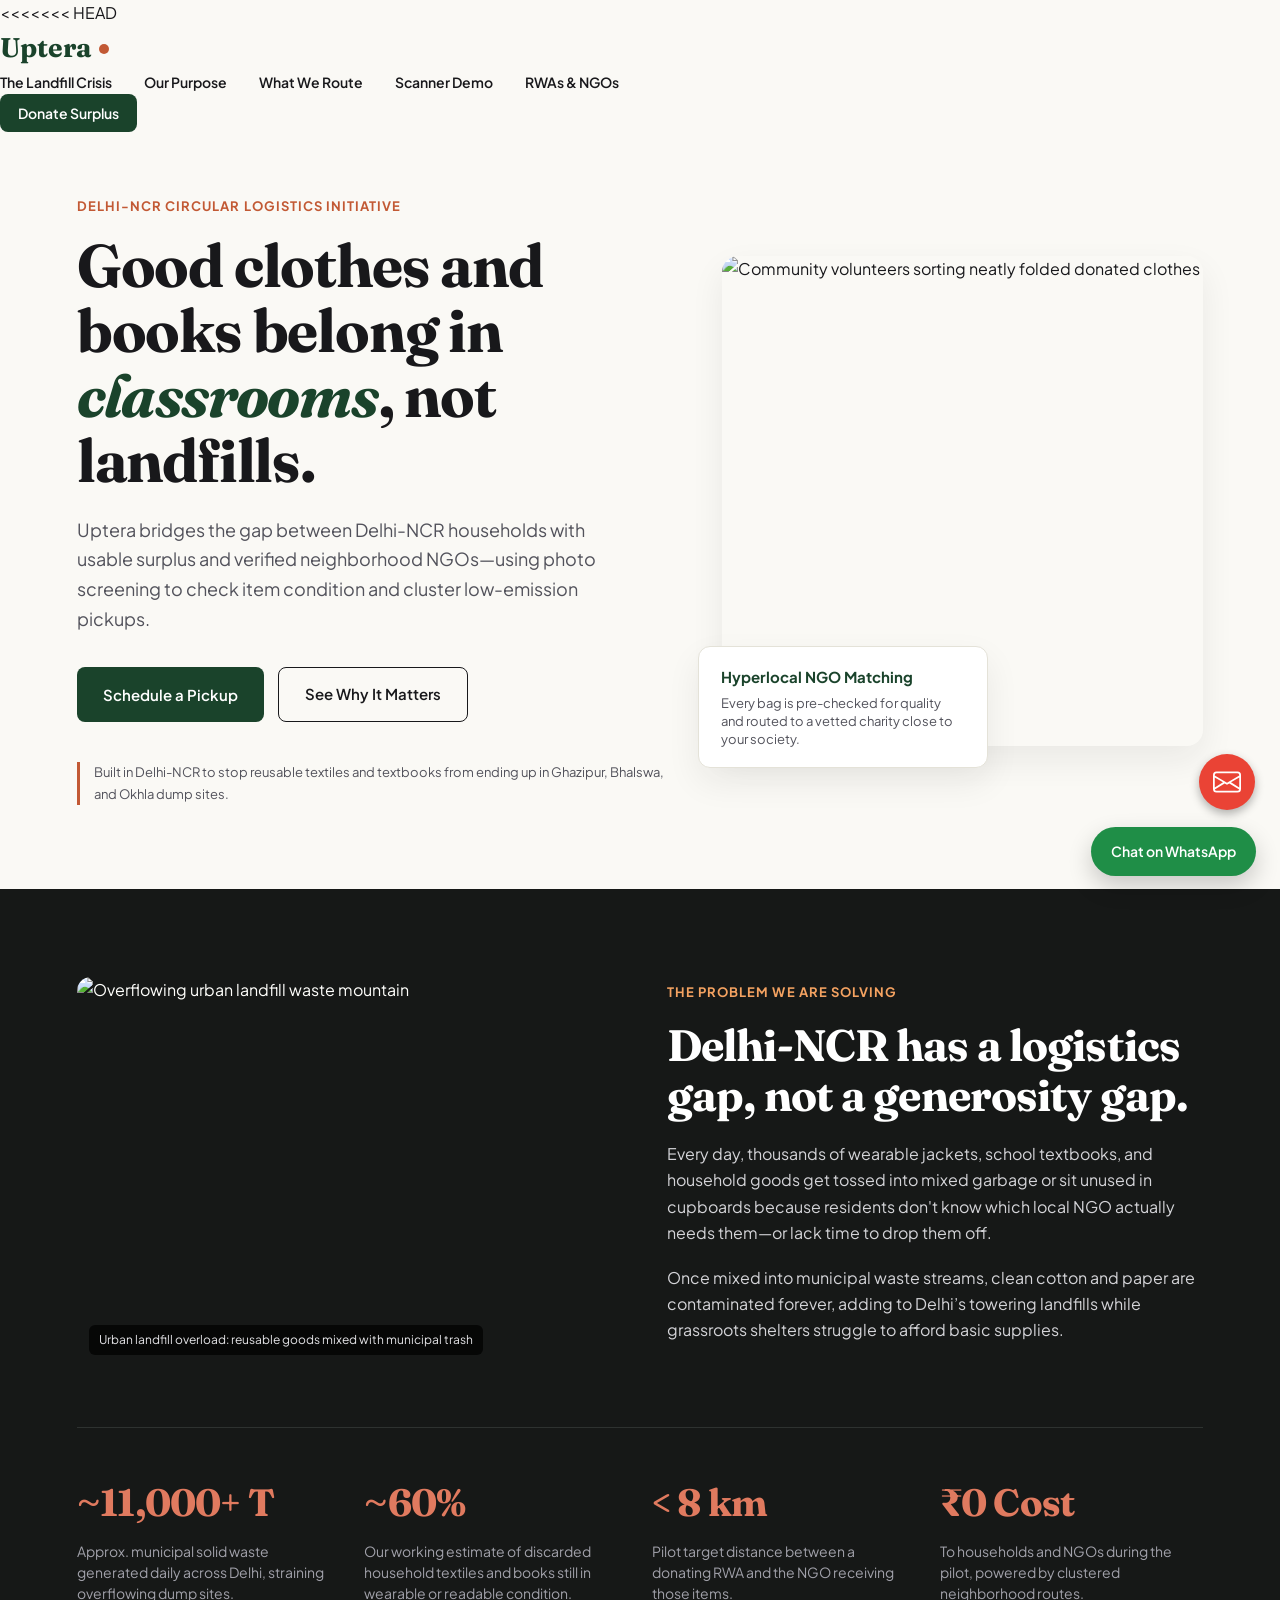
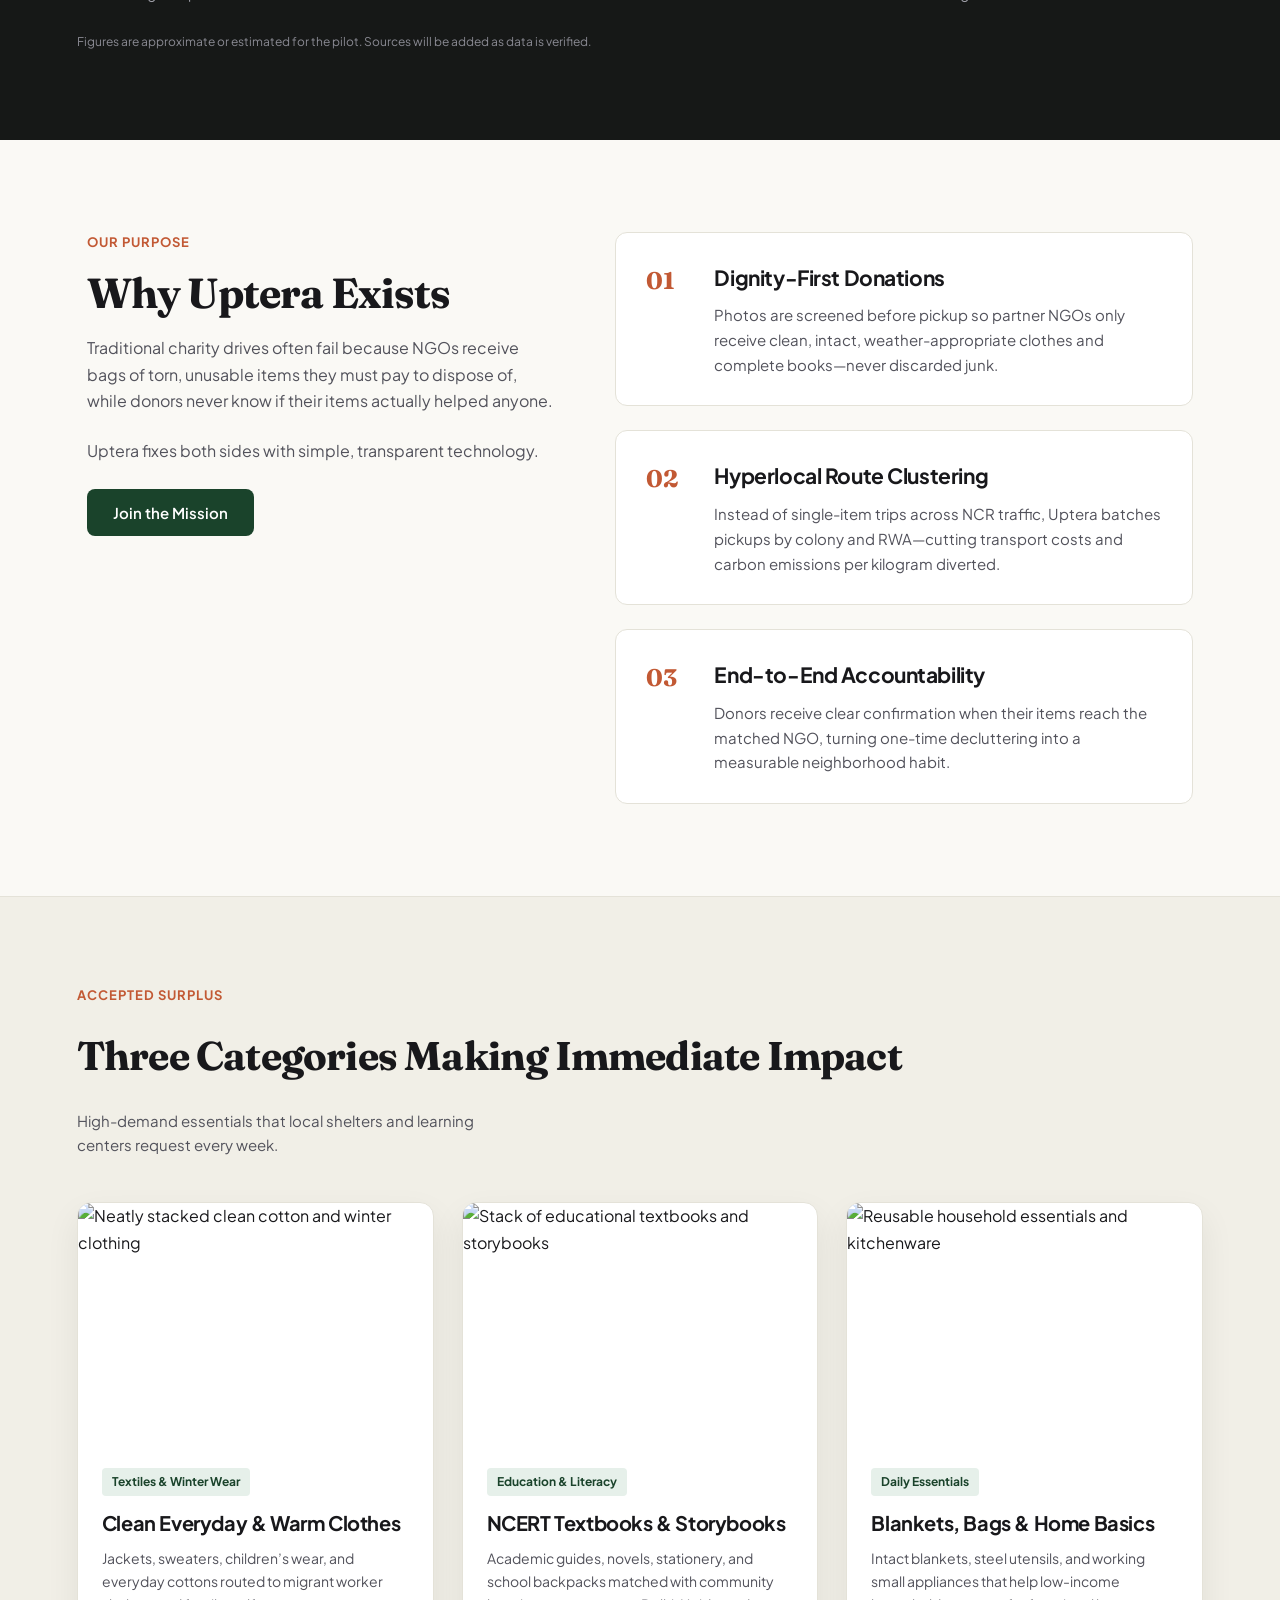
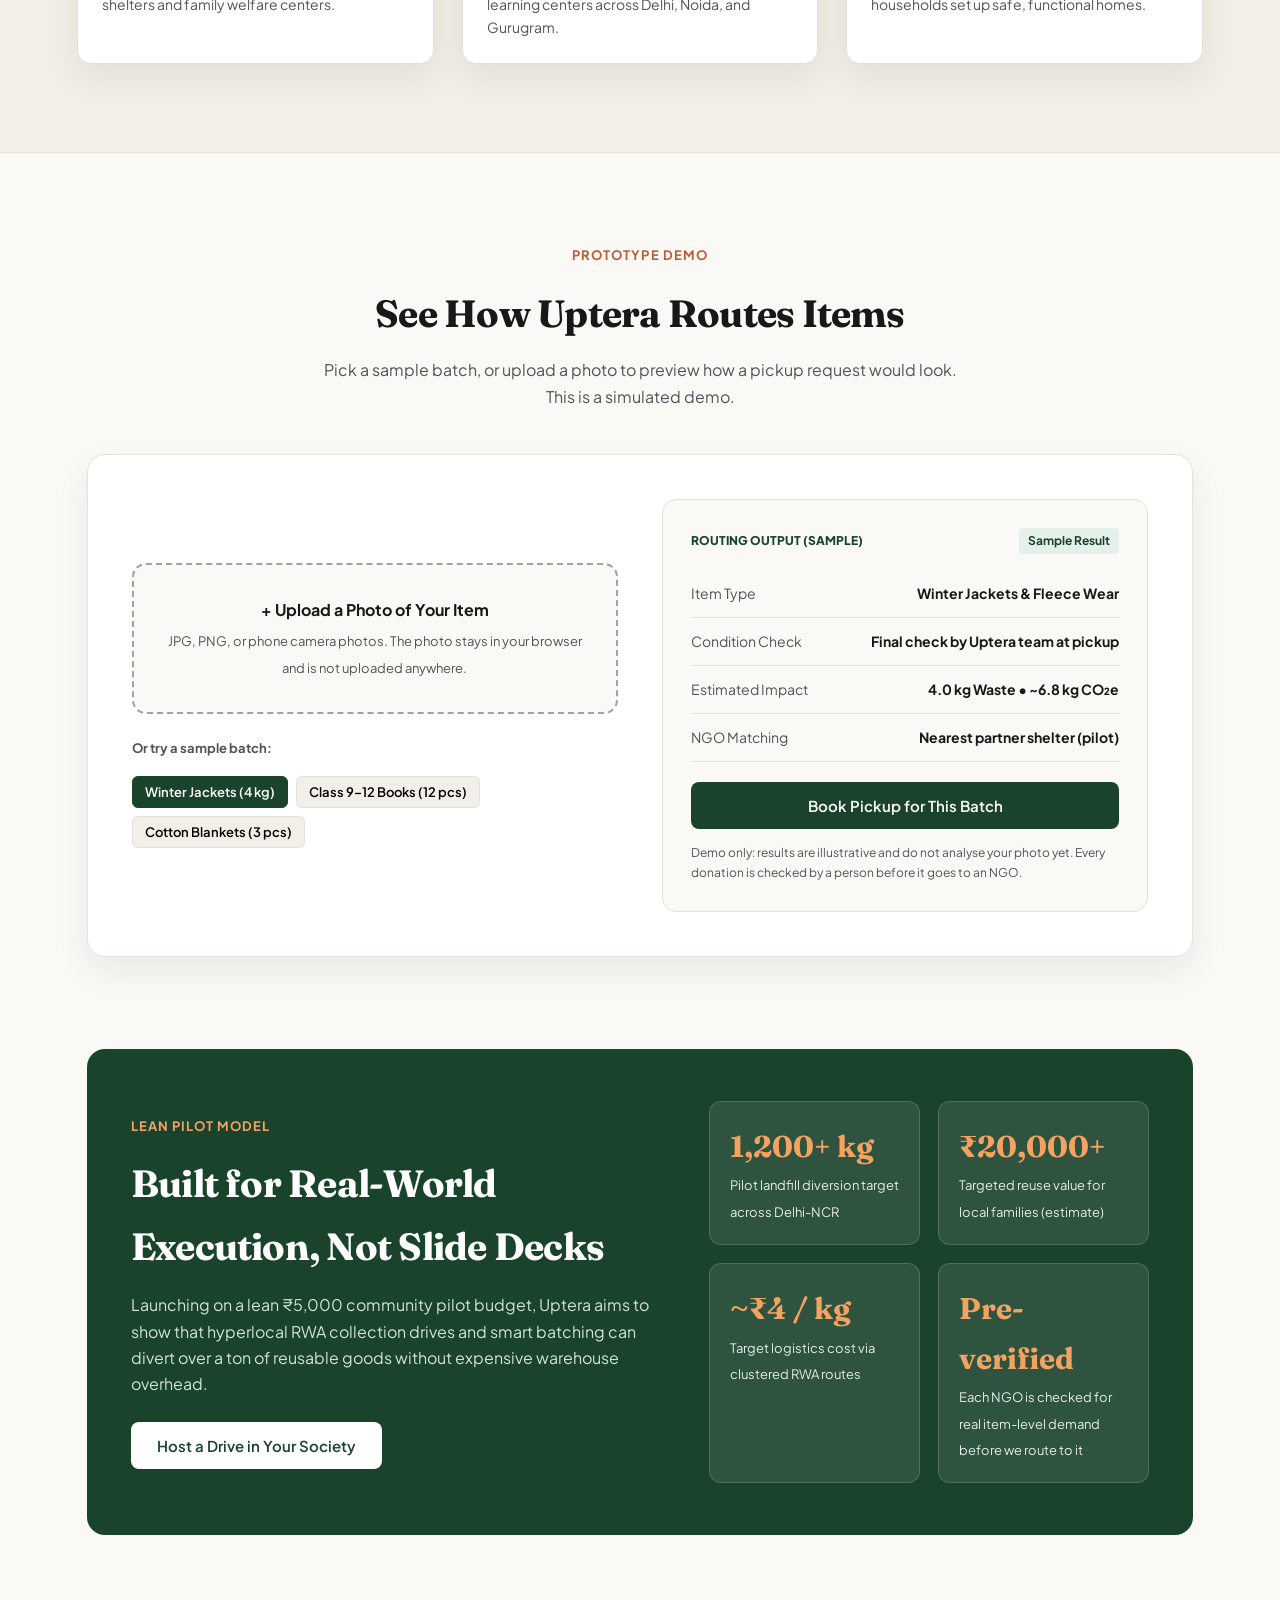
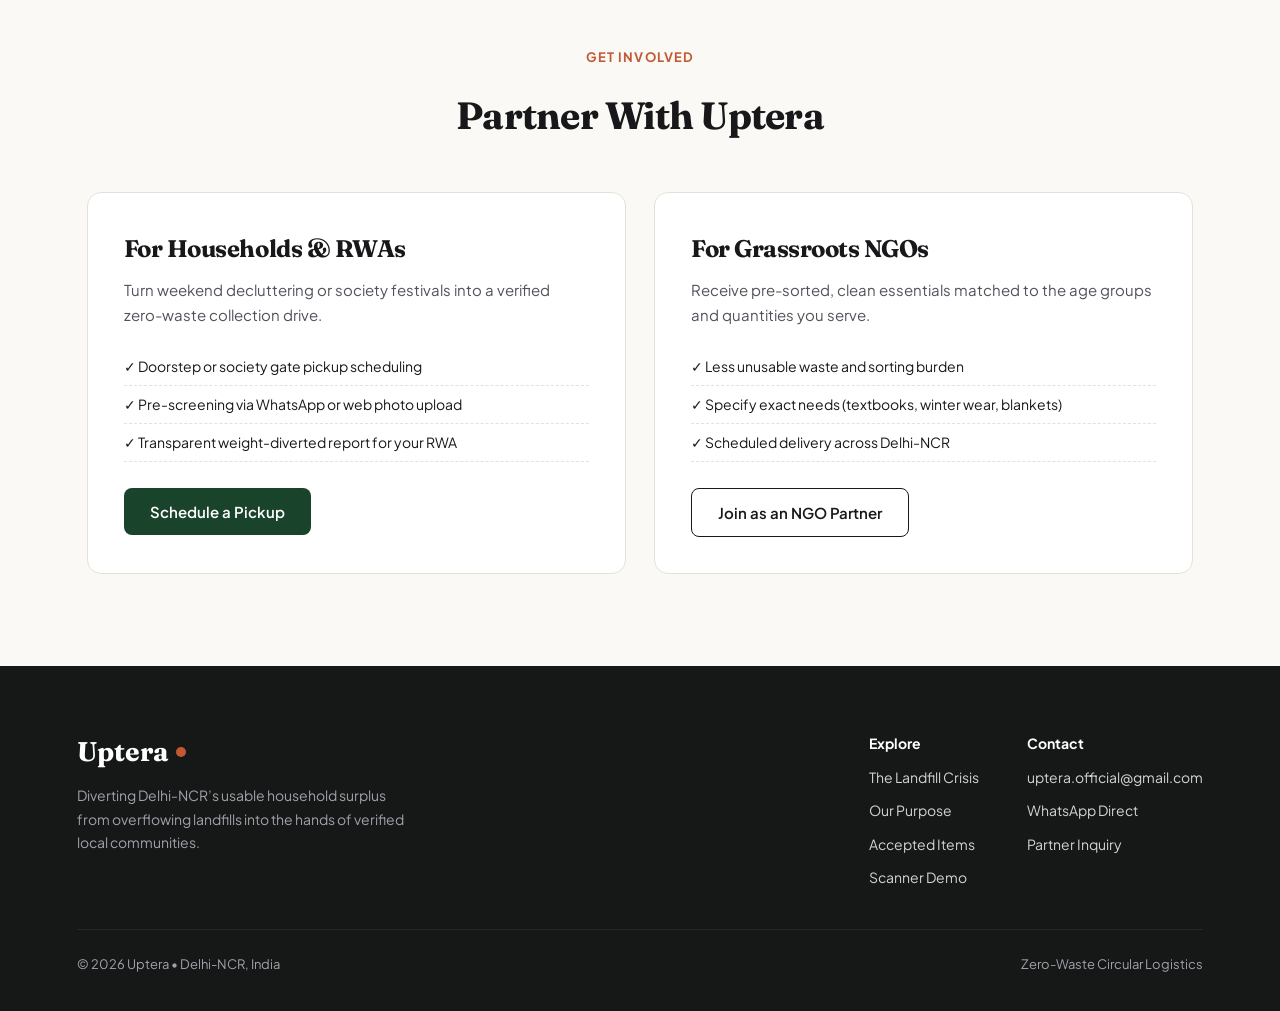
==== commit 126de81f: "Merge branch 'main' of https://github.com/NamrataGhai/Uptera-Namrata" ====
--- a/index.html
+++ b/index.html
@@ -1,6 +1,7 @@
 <!DOCTYPE html>
 <html lang="en">
 <head>
+<<<<<<< HEAD
 <meta charset="UTF-8" />
 <meta name="viewport" content="width=device-width, initial-scale=1.0" />
 <title>Uptera — Diverting Delhi-NCR’s Household Surplus From Landfills</title>
@@ -24,6 +25,29 @@
 :focus-visible{outline:3px solid var(--terracotta);outline-offset:2px}
 img{max-width:100%}
 @media (prefers-reduced-motion:reduce){html{scroll-behavior:auto}*{transition:none!important}}
+=======
+  <meta name="google-site-verification" content="-INwNw2rGu8qBjm-BifQqYgggCsnEjeuekoB15DXlqQ" />
+  <meta charset="UTF-8" />
+  <meta name="viewport" content="width=device-width, initial-scale=1.0" />
+  <title>Uptera — Diverting Delhi-NCR’s Household Surplus From Landfills</title>
+  <meta name="description" content="Uptera uses Vision AI and hyperlocal routing to divert wearable clothes, textbooks, and household goods from Delhi-NCR landfills to verified grassroots NGOs." />
+  <link rel="preconnect" href="https://fonts.googleapis.com">
+  <link rel="preconnect" href="https://fonts.gstatic.com" crossorigin>
+  <link href="https://fonts.googleapis.com/css2?family=Fraunces:ital,opsz,wght@0,9..144,600;0,9..144,700;1,9..144,600&family=Plus+Jakarta+Sans:wght@400;500;600;700&display=swap" rel="stylesheet">
+  <style>
+    :root {
+      --bg-paper: #FAF9F5;
+      --bg-sand: #F1EFE7;
+      --forest: #1A432B;
+      --forest-hover: #12301E;
+      --terracotta: #C25934;
+      --ink: #18181B;
+      --ink-muted: #52525B;
+      --white: #FFFFFF;
+      --border: #E4E2D8;
+      --shadow: 0 14px 34px rgba(24, 24, 27, 0.07);
+    }
+>>>>>>> 8b7d2c12ad026e6bad88c7af0e9fafe1eb4d0ce6
 
 nav{display:flex;justify-content:space-between;align-items:center;padding:20px 6%;background:rgba(250,249,245,.94);backdrop-filter:blur(10px);border-bottom:1px solid var(--border);position:sticky;top:0;z-index:1000}
 .logo{font-family:'Fraunces',serif;font-size:27px;font-weight:700;color:var(--forest);text-decoration:none;display:flex;align-items:center;gap:8px}
@@ -502,4 +526,4 @@
 });
 </script>
 </body>
-</html>+</html>
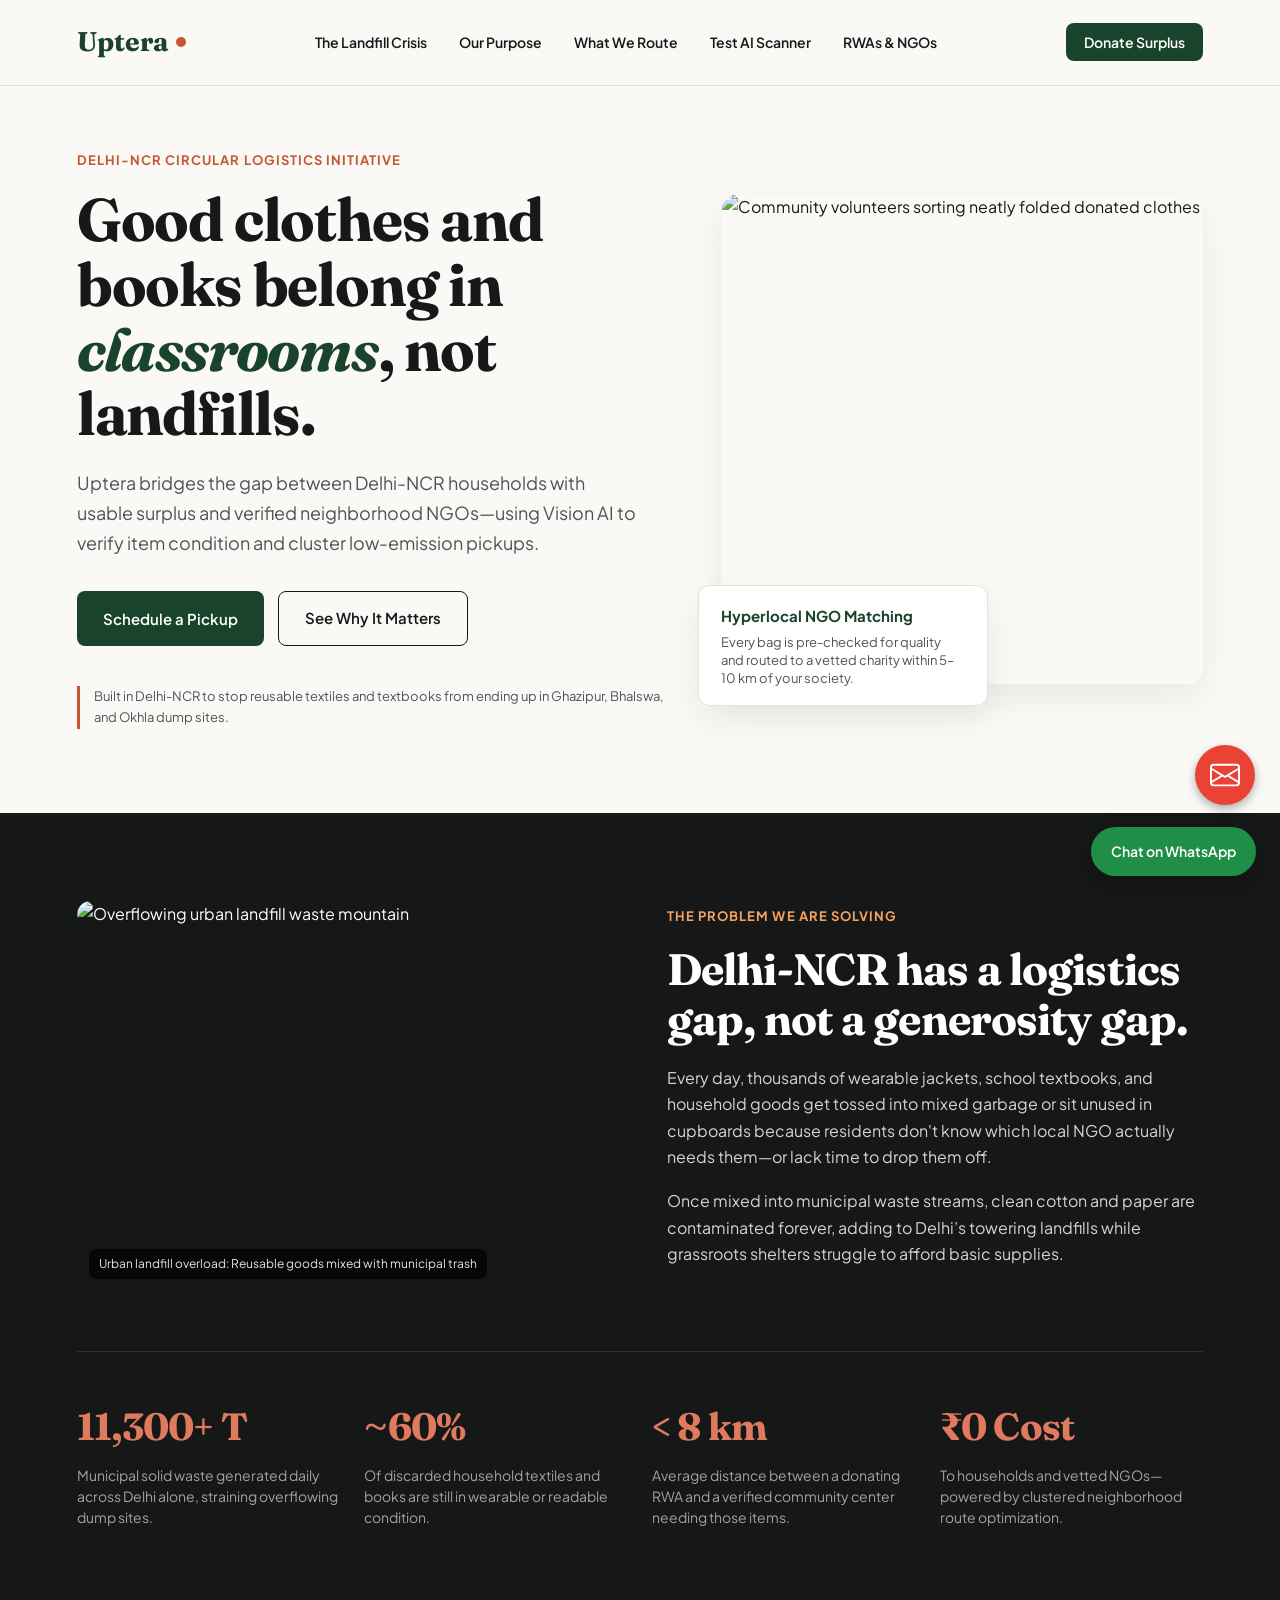
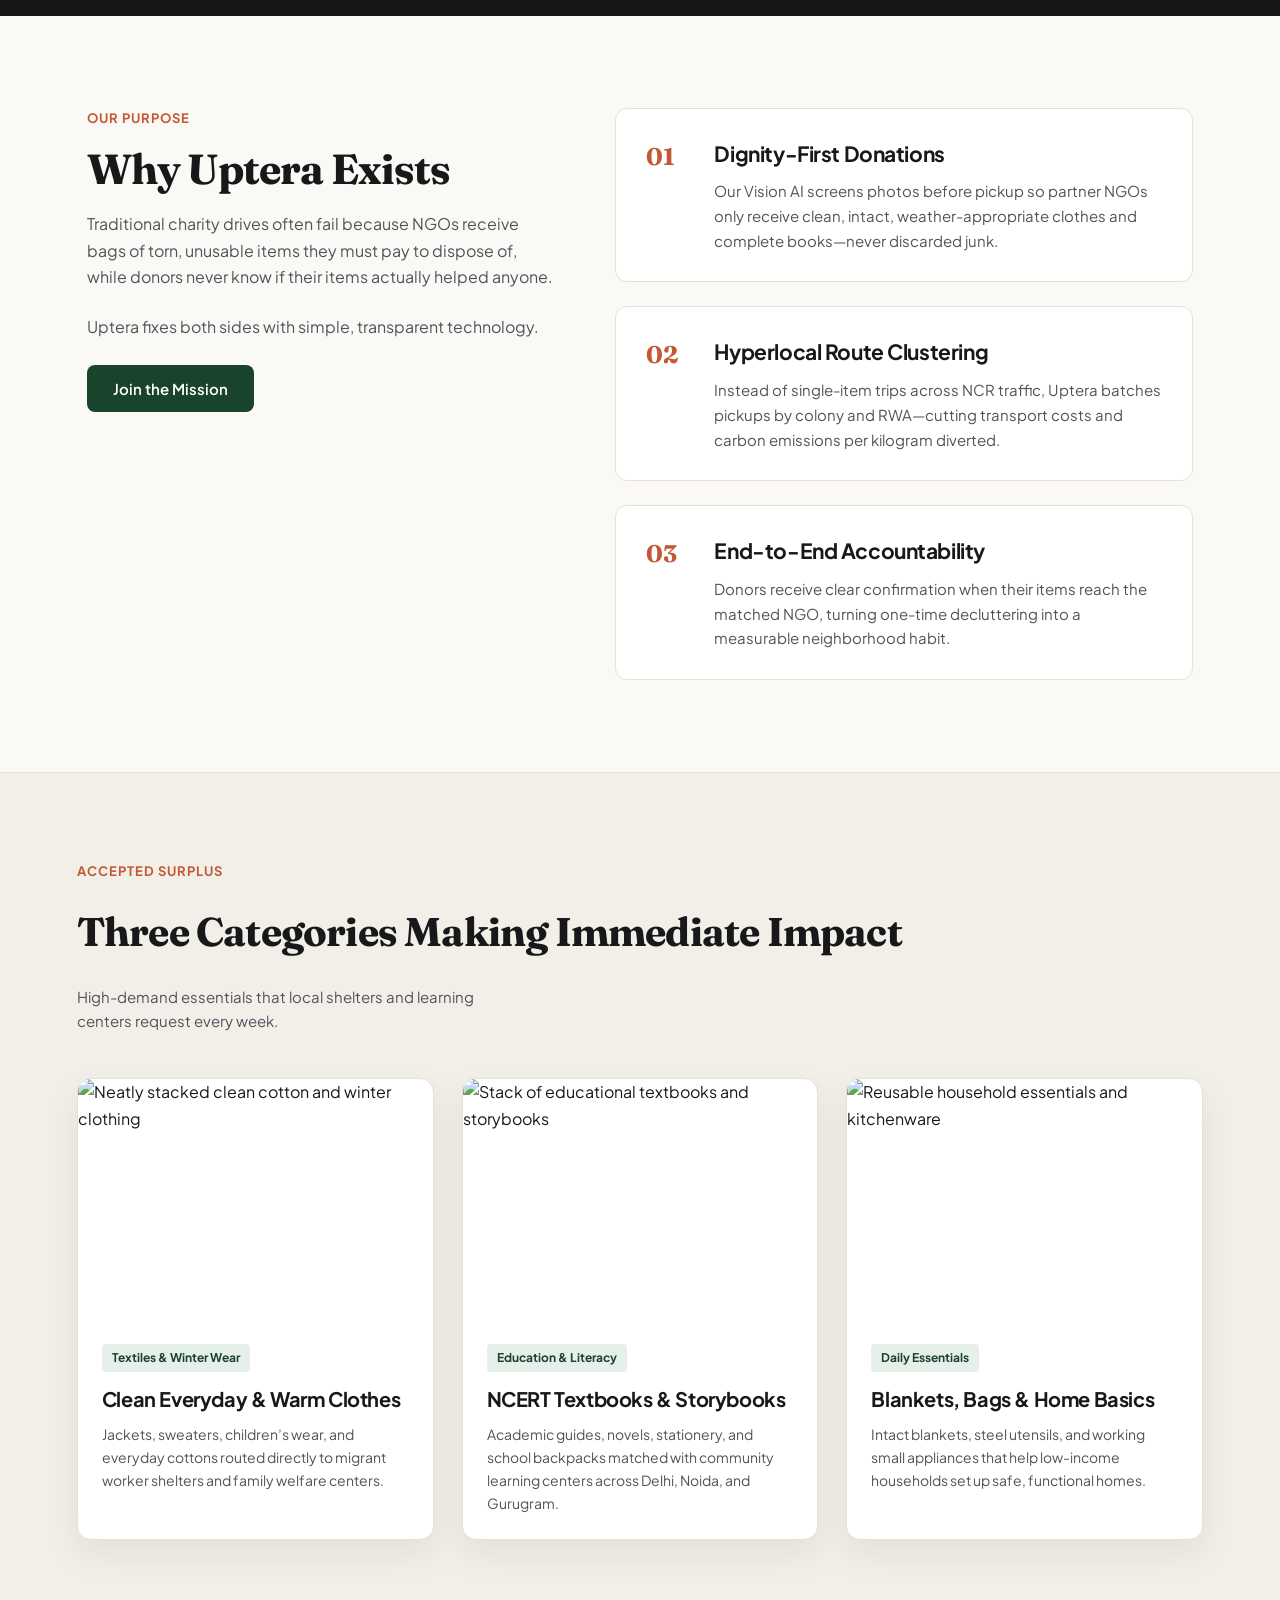
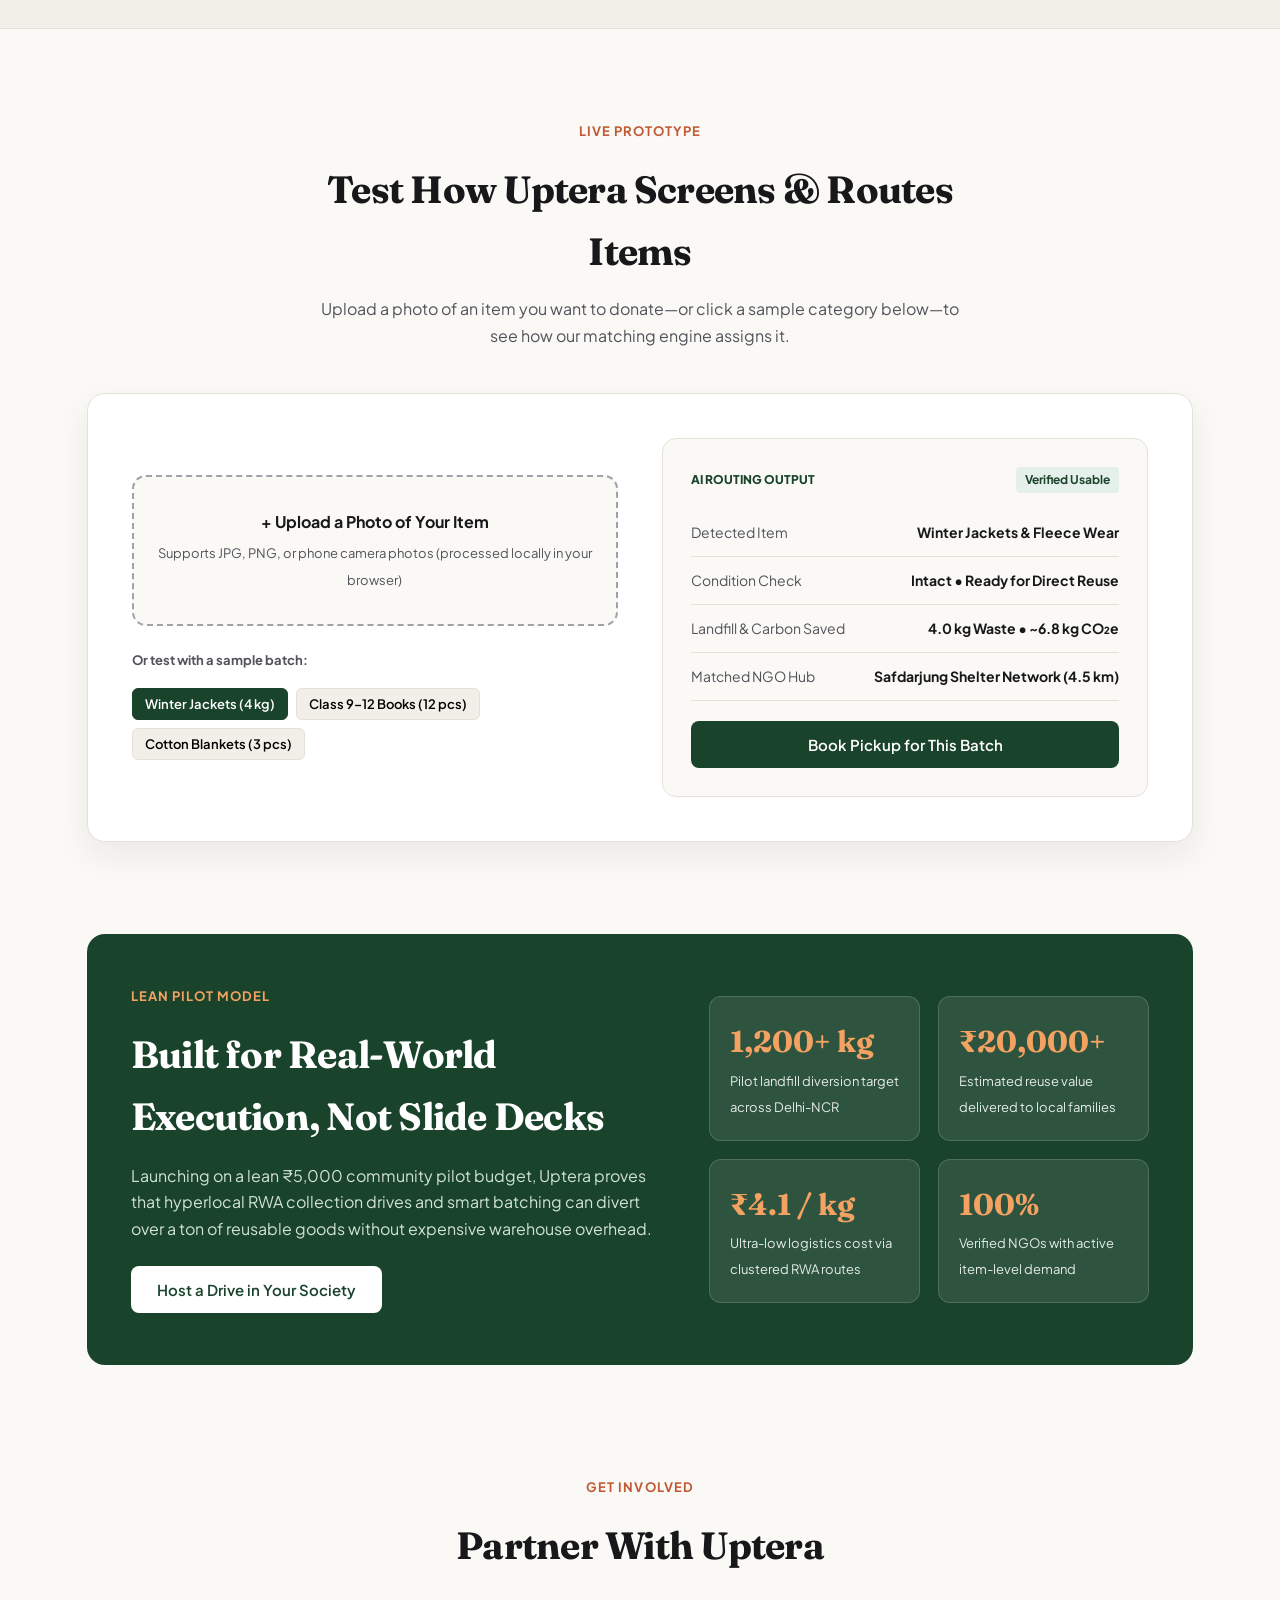
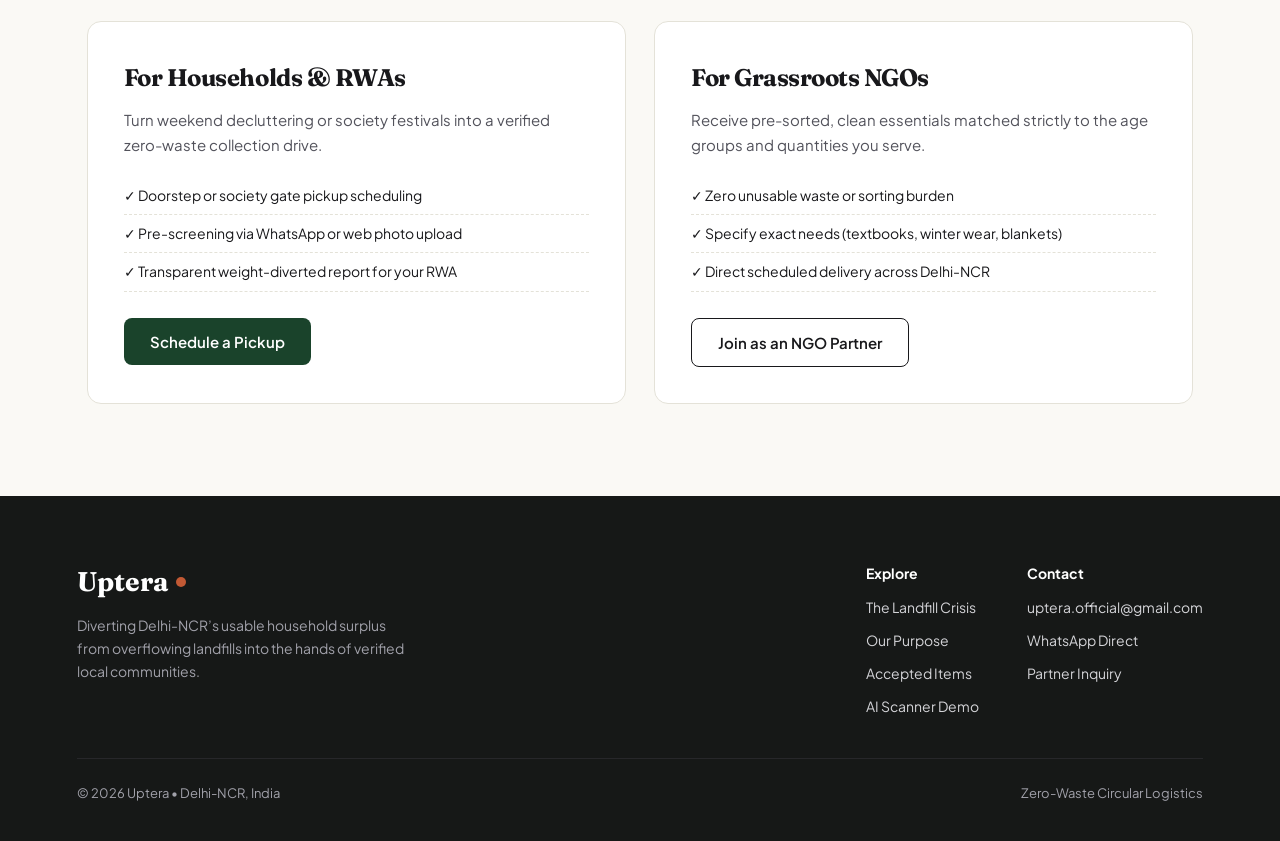
==== commit 1ebb2c85: "Uptera is here" ====
--- a/index.html
+++ b/index.html
@@ -1,32 +1,6 @@
 <!DOCTYPE html>
 <html lang="en">
 <head>
-<<<<<<< HEAD
-<meta charset="UTF-8" />
-<meta name="viewport" content="width=device-width, initial-scale=1.0" />
-<title>Uptera — Diverting Delhi-NCR’s Household Surplus From Landfills</title>
-<meta name="description" content="Uptera uses Vision AI and hyperlocal routing to divert wearable clothes, textbooks, and household goods from Delhi-NCR landfills to verified grassroots NGOs." />
-<meta name="google-site-verification" content="-INwNw2rGu8qBjm-BifQqYgggCsnEjeuekoB15DXlqQ" />
-<meta property="og:type" content="website" />
-<meta property="og:title" content="Uptera — Diverting Delhi-NCR’s Household Surplus From Landfills" />
-<meta property="og:description" content="Hyperlocal routing to move usable clothes and books from Delhi-NCR homes to verified NGOs." />
-<meta property="og:image" content="https://images.unsplash.com/photo-1593113598332-cd288d649433?auto=format&fit=crop&w=1200&q=80" />
-<meta property="og:url" content="https://namrata-ghai.github.io/Uptera/" />
-<meta name="twitter:card" content="summary_large_image" />
-<link rel="preconnect" href="https://fonts.googleapis.com">
-<link rel="preconnect" href="https://fonts.gstatic.com" crossorigin>
-<link href="https://fonts.googleapis.com/css2?family=Fraunces:ital,opsz,wght@0,9..144,600;0,9..144,700;1,9..144,600&family=Plus+Jakarta+Sans:wght@400;500;600;700&display=swap" rel="stylesheet">
-<style>
-:root{--bg-paper:#FAF9F5;--bg-sand:#F1EFE7;--forest:#1A432B;--forest-hover:#12301E;--terracotta:#C25934;--ink:#18181B;--ink-muted:#52525B;--white:#FFF;--border:#E4E2D8;--shadow:0 14px 34px rgba(24,24,27,.07)}
-*{box-sizing:border-box;margin:0;padding:0}
-html{scroll-behavior:smooth;scroll-padding-top:80px}
-body{font-family:'Plus Jakarta Sans',sans-serif;background:var(--bg-paper);color:var(--ink);line-height:1.65;overflow-x:hidden}
-h1,h2,h3,.serif{font-family:'Fraunces',Georgia,serif;letter-spacing:-.02em}
-:focus-visible{outline:3px solid var(--terracotta);outline-offset:2px}
-img{max-width:100%}
-@media (prefers-reduced-motion:reduce){html{scroll-behavior:auto}*{transition:none!important}}
-=======
-  <meta name="google-site-verification" content="-INwNw2rGu8qBjm-BifQqYgggCsnEjeuekoB15DXlqQ" />
   <meta charset="UTF-8" />
   <meta name="viewport" content="width=device-width, initial-scale=1.0" />
   <title>Uptera — Diverting Delhi-NCR’s Household Surplus From Landfills</title>
@@ -47,483 +21,1205 @@
       --border: #E4E2D8;
       --shadow: 0 14px 34px rgba(24, 24, 27, 0.07);
     }
->>>>>>> 8b7d2c12ad026e6bad88c7af0e9fafe1eb4d0ce6
-
-nav{display:flex;justify-content:space-between;align-items:center;padding:20px 6%;background:rgba(250,249,245,.94);backdrop-filter:blur(10px);border-bottom:1px solid var(--border);position:sticky;top:0;z-index:1000}
-.logo{font-family:'Fraunces',serif;font-size:27px;font-weight:700;color:var(--forest);text-decoration:none;display:flex;align-items:center;gap:8px}
-.logo-dot{width:10px;height:10px;background:var(--terracotta);border-radius:50%;display:inline-block}
-.nav-links{display:flex;gap:32px;align-items:center}
-.nav-links a{text-decoration:none;color:var(--ink);font-weight:600;font-size:14px;transition:color .2s}
-.nav-links a:hover{color:var(--terracotta)}
-.mobile-toggle{display:none;background:none;border:none;font-size:26px;cursor:pointer;color:var(--ink)}
-
-.btn{display:inline-flex;align-items:center;justify-content:center;gap:8px;padding:14px 26px;border-radius:8px;font-weight:600;font-size:15px;text-decoration:none;cursor:pointer;border:none;transition:all .2s ease;font-family:inherit}
-.btn-forest{background:var(--forest);color:var(--white)}
-.btn-forest:hover{background:var(--forest-hover);transform:translateY(-2px)}
-.btn-outline{background:transparent;color:var(--ink);border:1.5px solid var(--ink)}
-.btn-outline:hover{background:var(--ink);color:var(--white)}
-
-.hero{padding:64px 6% 84px;max-width:1320px;margin:0 auto;display:grid;grid-template-columns:1.1fr .9fr;gap:56px;align-items:center}
-.eyebrow{font-size:13px;font-weight:700;text-transform:uppercase;letter-spacing:.08em;color:var(--terracotta);margin-bottom:16px;display:block}
-.hero h1{font-size:clamp(38px,5vw,60px);line-height:1.08;margin-bottom:22px}
-.hero h1 em{font-style:italic;color:var(--forest)}
-.hero-lead{font-size:18px;color:var(--ink-muted);margin-bottom:34px;max-width:560px}
-.hero-actions{display:flex;gap:14px;flex-wrap:wrap;margin-bottom:40px}
-.hero-footnote{font-size:13px;color:var(--ink-muted);border-left:3px solid var(--terracotta);padding-left:14px}
-.hero-visual{position:relative}
-.hero-main-img{width:100%;height:490px;object-fit:cover;border-radius:16px;box-shadow:var(--shadow);display:block}
-.floating-caption{position:absolute;bottom:-22px;left:-24px;background:var(--white);border:1px solid var(--border);padding:18px 22px;border-radius:12px;box-shadow:var(--shadow);max-width:290px}
-.floating-caption strong{display:block;font-size:15px;color:var(--forest);margin-bottom:4px}
-.floating-caption span{font-size:13px;color:var(--ink-muted);line-height:1.4;display:block}
-
-.reality-band{background:#161817;color:var(--bg-paper);padding:88px 6%}
-.reality-inner{max-width:1260px;margin:0 auto}
-.reality-grid{display:grid;grid-template-columns:1fr 1fr;gap:54px;align-items:center;margin-bottom:60px}
-.reality-img-wrap{position:relative;border-radius:14px;overflow:hidden}
-.reality-img-wrap img{width:100%;height:390px;object-fit:cover;display:block;filter:contrast(1.06)}
-.img-credit{position:absolute;bottom:12px;left:12px;background:rgba(0,0,0,.72);color:#E4E4E7;font-size:12px;padding:5px 10px;border-radius:6px}
-.reality-copy h2{font-size:clamp(30px,4vw,44px);line-height:1.15;margin-bottom:20px;color:var(--white)}
-.reality-copy p{color:#D4D4D8;font-size:16px;margin-bottom:18px}
-.hard-numbers{display:grid;grid-template-columns:repeat(4,1fr);gap:24px;padding-top:44px;border-top:1px solid #2E3230}
-.num-block h3{font-size:38px;color:#E07A5F;margin-bottom:6px}
-.num-block p{font-size:14px;color:#A1A1AA;line-height:1.5}
-.note{font-size:12px;color:#8A8A93;margin-top:28px}
-
-.section{padding:92px 6%;max-width:1260px;margin:0 auto}
-.purpose-grid{display:grid;grid-template-columns:.9fr 1.1fr;gap:56px;align-items:start}
-.purpose-sticky h2{font-size:clamp(30px,4vw,42px);line-height:1.15;margin-bottom:18px}
-.purpose-sticky p{color:var(--ink-muted);font-size:16px;margin-bottom:24px}
-.pillar-list{display:flex;flex-direction:column;gap:24px}
-.pillar-item{background:var(--white);border:1px solid var(--border);padding:28px 30px;border-radius:12px;display:grid;grid-template-columns:48px 1fr;gap:20px}
-.pillar-num{font-family:'Fraunces',serif;font-size:24px;font-weight:700;color:var(--terracotta)}
-.pillar-item h3{font-size:21px;margin-bottom:8px;font-family:'Plus Jakarta Sans',sans-serif;font-weight:700}
-.pillar-item p{color:var(--ink-muted);font-size:15px}
-
-.divert-section{background:var(--bg-sand);padding:88px 6%;border-top:1px solid var(--border);border-bottom:1px solid var(--border)}
-.divert-inner{max-width:1260px;margin:0 auto}
-.divert-header{display:flex;justify-content:space-between;align-items:flex-end;margin-bottom:44px;gap:20px;flex-wrap:wrap}
-.divert-header h2{font-size:clamp(28px,4vw,40px)}
-.photo-cards{display:grid;grid-template-columns:repeat(3,1fr);gap:28px}
-.photo-card{background:var(--white);border-radius:14px;overflow:hidden;border:1px solid var(--border);box-shadow:var(--shadow)}
-.photo-card img{width:100%;height:240px;object-fit:cover;display:block}
-.photo-card-body{padding:24px}
-.tag-pill{display:inline-block;font-size:12px;font-weight:700;color:var(--forest);background:#E6F0EA;padding:4px 10px;border-radius:4px;margin-bottom:10px}
-.photo-card-body h3{font-size:20px;font-family:'Plus Jakarta Sans',sans-serif;font-weight:700;margin-bottom:8px}
-.photo-card-body p{font-size:14px;color:var(--ink-muted)}
-
-.scanner-box{background:var(--white);border:1px solid var(--border);border-radius:18px;padding:44px;box-shadow:var(--shadow);display:grid;grid-template-columns:1fr 1fr;gap:44px;align-items:center}
-.upload-zone{border:2px dashed #A1A1AA;background:var(--bg-paper);border-radius:14px;padding:32px 24px;text-align:center;cursor:pointer;transition:border-color .2s,background .2s}
-.upload-zone:hover{border-color:var(--forest);background:#F2F7F4}
-.preview-thumb{max-width:100%;max-height:180px;border-radius:10px;margin:0 auto 14px;display:none;object-fit:cover}
-.preset-row{display:flex;gap:8px;flex-wrap:wrap;margin-top:16px}
-.preset-chip{background:var(--bg-sand);border:1px solid var(--border);padding:7px 12px;border-radius:6px;font-size:13px;font-weight:600;cursor:pointer;font-family:inherit}
-.preset-chip.active,.preset-chip:hover{background:var(--forest);color:var(--white);border-color:var(--forest)}
-.result-sheet{background:var(--bg-paper);border:1px solid var(--border);border-radius:14px;padding:28px}
-.result-line{display:flex;justify-content:space-between;gap:16px;padding:12px 0;border-bottom:1px solid var(--border);font-size:14px}
-.result-line:last-of-type{border-bottom:none}
-.result-line span{color:var(--ink-muted)}
-.result-line strong{color:var(--ink);text-align:right}
-.demo-note{font-size:12px;color:var(--ink-muted);margin-top:14px}
-
-.pilot-box{background:var(--forest);color:var(--white);border-radius:18px;padding:52px 44px;display:grid;grid-template-columns:1.1fr .9fr;gap:40px;align-items:center}
-.pilot-box h2{font-size:clamp(28px,3.5vw,38px);margin-bottom:14px}
-.pilot-box p{color:#D1E2D7;font-size:16px;margin-bottom:24px}
-.pilot-metrics{display:grid;grid-template-columns:1fr 1fr;gap:18px}
-.p-stat{background:rgba(255,255,255,.09);padding:20px;border-radius:12px;border:1px solid rgba(255,255,255,.16)}
-.p-stat strong{display:block;font-family:'Fraunces',serif;font-size:30px;color:#F4A261}
-.p-stat span{font-size:13px;color:#E4ECE7}
-
-.partner-cards{display:grid;grid-template-columns:1fr 1fr;gap:28px}
-.p-card{background:var(--white);border:1px solid var(--border);border-radius:14px;padding:36px}
-.p-card h3{font-size:24px;margin-bottom:10px}
-.p-card p{color:var(--ink-muted);margin-bottom:20px;font-size:15px}
-.p-card ul{list-style:none;margin-bottom:26px}
-.p-card li{padding:7px 0;font-size:14px;border-bottom:1px dashed var(--border)}
-
-footer{background:#161817;color:#A1A1AA;padding:64px 6% 36px}
-.footer-inner{max-width:1260px;margin:0 auto;display:flex;justify-content:space-between;flex-wrap:wrap;gap:40px;padding-bottom:40px;border-bottom:1px solid #27272A}
-.footer-links{display:flex;gap:48px;flex-wrap:wrap}
-.footer-links div a{display:block;color:#D4D4D8;text-decoration:none;font-size:14px;margin-top:10px}
-.footer-bottom{max-width:1260px;margin:24px auto 0;display:flex;justify-content:space-between;font-size:13px;flex-wrap:wrap;gap:10px}
-
-.modal-bg{position:fixed;inset:0;background:rgba(0,0,0,.6);display:none;align-items:center;justify-content:center;padding:20px;z-index:2000}
-.modal-bg.open{display:flex}
-.modal-card{background:var(--white);padding:34px;border-radius:16px;max-width:460px;width:100%;position:relative;max-height:92vh;overflow-y:auto}
-.modal-card input,.modal-card select,.modal-card textarea{width:100%;padding:11px 13px;border:1px solid var(--border);border-radius:8px;margin-top:6px;margin-bottom:14px;font-family:inherit}
-.modal-close{position:absolute;top:14px;right:18px;background:none;border:none;font-size:26px;cursor:pointer}
-
-.wa-btn{position:fixed;bottom:24px;right:24px;background:#1F8E47;color:var(--white);padding:13px 20px;border-radius:50px;text-decoration:none;font-weight:600;font-size:14px;box-shadow:0 10px 25px rgba(0,0,0,.2);z-index:999;display:flex;align-items:center;gap:8px}
-.floating-email{position:fixed;bottom:90px;right:25px;background:#EA4335;color:#fff;width:56px;height:56px;border-radius:50%;border:none;cursor:pointer;display:flex;align-items:center;justify-content:center;box-shadow:0 4px 10px rgba(0,0,0,.3);z-index:999;transition:transform .3s ease}
-.floating-email:hover{transform:scale(1.08)}
-.toast{display:none;position:fixed;bottom:156px;right:25px;background:#333;color:#fff;padding:10px 15px;border-radius:6px;font-size:14px;z-index:10000;box-shadow:0 4px 10px rgba(0,0,0,.3)}
-
-@media (max-width:960px){
-.hero,.reality-grid,.purpose-grid,.scanner-box,.pilot-box,.partner-cards{grid-template-columns:1fr}
-.hard-numbers{grid-template-columns:1fr 1fr}
-.photo-cards{grid-template-columns:1fr}
-.floating-caption{position:static;margin-top:16px;max-width:100%}
-.scanner-box,.pilot-box{padding:28px}
+
+    .floating-email {
+    position: fixed;
+    bottom: 95px;
+    right: 25px;
+    background-color: #ea4335;
+    color: white;
+    width: 60px;
+    height: 60px;
+    border-radius: 50%;
+    display: flex;
+    align-items: center;
+    justify-content: center;
+    box-shadow: 0 4px 10px rgba(0,0,0,0.3);
+    z-index: 1000;
+    transition: transform 0.3s ease;
 }
-@media (max-width:720px){
-.nav-links{display:none;position:absolute;top:100%;left:0;right:0;background:var(--bg-paper);flex-direction:column;padding:24px;border-bottom:1px solid var(--border)}
-.nav-links.open{display:flex}
-.mobile-toggle{display:block}
-.hard-numbers{grid-template-columns:1fr}
-.hero-main-img{height:320px}
-}
-</style>
+
+    * {
+      box-sizing: border-box;
+      margin: 0;
+      padding: 0;
+    }
+
+    html {
+      scroll-behavior: smooth;
+    }
+
+    body {
+      font-family: 'Plus Jakarta Sans', sans-serif;
+      background-color: var(--bg-paper);
+      color: var(--ink);
+      line-height: 1.65;
+      overflow-x: hidden;
+    }
+
+    h1, h2, h3, .serif {
+      font-family: 'Fraunces', Georgia, serif;
+      letter-spacing: -0.02em;
+    }
+
+    /* Navigation */
+    nav {
+      display: flex;
+      justify-content: space-between;
+      align-items: center;
+      padding: 20px 6%;
+      background: rgba(250, 249, 245, 0.94);
+      backdrop-filter: blur(10px);
+      border-bottom: 1px solid var(--border);
+      position: sticky;
+      top: 0;
+      z-index: 1000;
+    }
+
+    .logo {
+      font-family: 'Fraunces', serif;
+      font-size: 27px;
+      font-weight: 700;
+      color: var(--forest);
+      text-decoration: none;
+      display: flex;
+      align-items: center;
+      gap: 8px;
+    }
+
+    .logo-dot {
+      width: 10px;
+      height: 10px;
+      background: var(--terracotta);
+      border-radius: 50%;
+      display: inline-block;
+    }
+
+    .nav-links {
+      display: flex;
+      gap: 32px;
+      align-items: center;
+    }
+
+    .nav-links a {
+      text-decoration: none;
+      color: var(--ink);
+      font-weight: 600;
+      font-size: 14px;
+      transition: color 0.2s;
+    }
+
+    .nav-links a:hover {
+      color: var(--terracotta);
+    }
+
+    .mobile-toggle {
+      display: none;
+      background: none;
+      border: none;
+      font-size: 26px;
+      cursor: pointer;
+      color: var(--ink);
+    }
+
+    /* Buttons */
+    .btn {
+      display: inline-flex;
+      align-items: center;
+      justify-content: center;
+      gap: 8px;
+      padding: 14px 26px;
+      border-radius: 8px;
+      font-weight: 600;
+      font-size: 15px;
+      text-decoration: none;
+      cursor: pointer;
+      border: none;
+      transition: all 0.2s ease;
+      font-family: 'Plus Jakarta Sans', sans-serif;
+    }
+
+    .btn-forest {
+      background: var(--forest);
+      color: var(--white);
+    }
+
+    .btn-forest:hover {
+      background: var(--forest-hover);
+      transform: translateY(-2px);
+    }
+
+    .btn-outline {
+      background: transparent;
+      color: var(--ink);
+      border: 1.5px solid var(--ink);
+    }
+
+    .btn-outline:hover {
+      background: var(--ink);
+      color: var(--white);
+    }
+
+    /* Split Editorial Hero */
+    .hero {
+      padding: 64px 6% 84px;
+      max-width: 1320px;
+      margin: 0 auto;
+      display: grid;
+      grid-template-columns: 1.1fr 0.9fr;
+      gap: 56px;
+      align-items: center;
+    }
+
+    .eyebrow {
+      font-size: 13px;
+      font-weight: 700;
+      text-transform: uppercase;
+      letter-spacing: 0.08em;
+      color: var(--terracotta);
+      margin-bottom: 16px;
+      display: block;
+    }
+
+    .hero h1 {
+      font-size: clamp(38px, 5vw, 60px);
+      line-height: 1.08;
+      margin-bottom: 22px;
+      color: var(--ink);
+    }
+
+    .hero h1 em {
+      font-style: italic;
+      color: var(--forest);
+    }
+
+    .hero-lead {
+      font-size: 18px;
+      color: var(--ink-muted);
+      margin-bottom: 34px;
+      max-width: 560px;
+    }
+
+    .hero-actions {
+      display: flex;
+      gap: 14px;
+      flex-wrap: wrap;
+      margin-bottom: 40px;
+    }
+
+    .hero-footnote {
+      font-size: 13px;
+      color: var(--ink-muted);
+      border-left: 3px solid var(--terracotta);
+      padding-left: 14px;
+    }
+
+    .hero-visual {
+      position: relative;
+    }
+
+    .hero-main-img {
+      width: 100%;
+      height: 490px;
+      object-fit: cover;
+      border-radius: 16px;
+      box-shadow: var(--shadow);
+      display: block;
+    }
+
+    .floating-caption {
+      position: absolute;
+      bottom: -22px;
+      left: -24px;
+      background: var(--white);
+      border: 1px solid var(--border);
+      padding: 18px 22px;
+      border-radius: 12px;
+      box-shadow: var(--shadow);
+      max-width: 290px;
+    }
+
+    .floating-caption strong {
+      display: block;
+      font-size: 15px;
+      color: var(--forest);
+      margin-bottom: 4px;
+    }
+
+    .floating-caption span {
+      font-size: 13px;
+      color: var(--ink-muted);
+      line-height: 1.4;
+      display: block;
+    }
+
+    /* Data & Landfill Reality Section */
+    .reality-band {
+      background: #161817;
+      color: var(--bg-paper);
+      padding: 88px 6%;
+    }
+
+    .reality-inner {
+      max-width: 1260px;
+      margin: 0 auto;
+    }
+
+    .reality-grid {
+      display: grid;
+      grid-template-columns: 1fr 1fr;
+      gap: 54px;
+      align-items: center;
+      margin-bottom: 60px;
+    }
+
+    .reality-img-wrap {
+      position: relative;
+      border-radius: 14px;
+      overflow: hidden;
+    }
+
+    .reality-img-wrap img {
+      width: 100%;
+      height: 390px;
+      object-fit: cover;
+      display: block;
+      filter: contrast(1.06);
+    }
+
+    .img-credit {
+      position: absolute;
+      bottom: 12px;
+      left: 12px;
+      background: rgba(0, 0, 0, 0.72);
+      color: #E4E4E7;
+      font-size: 12px;
+      padding: 5px 10px;
+      border-radius: 6px;
+    }
+
+    .reality-copy h2 {
+      font-size: clamp(30px, 4vw, 44px);
+      line-height: 1.15;
+      margin-bottom: 20px;
+      color: var(--white);
+    }
+
+    .reality-copy p {
+      color: #D4D4D8;
+      font-size: 16px;
+      margin-bottom: 18px;
+    }
+
+    .hard-numbers {
+      display: grid;
+      grid-template-columns: repeat(4, 1fr);
+      gap: 24px;
+      padding-top: 44px;
+      border-top: 1px solid #2E3230;
+    }
+
+    .num-block h3 {
+      font-size: 38px;
+      color: #E07A5F;
+      margin-bottom: 6px;
+    }
+
+    .num-block p {
+      font-size: 14px;
+      color: #A1A1AA;
+      line-height: 1.5;
+    }
+
+    /* Purpose & Mission Section */
+    .section {
+      padding: 92px 6%;
+      max-width: 1260px;
+      margin: 0 auto;
+    }
+
+    .purpose-grid {
+      display: grid;
+      grid-template-columns: 0.9fr 1.1fr;
+      gap: 56px;
+      align-items: start;
+    }
+
+    .purpose-sticky h2 {
+      font-size: clamp(30px, 4vw, 42px);
+      line-height: 1.15;
+      margin-bottom: 18px;
+    }
+
+    .purpose-sticky p {
+      color: var(--ink-muted);
+      font-size: 16px;
+      margin-bottom: 24px;
+    }
+
+    .pillar-list {
+      display: flex;
+      flex-direction: column;
+      gap: 24px;
+    }
+
+    .pillar-item {
+      background: var(--white);
+      border: 1px solid var(--border);
+      padding: 28px 30px;
+      border-radius: 12px;
+      display: grid;
+      grid-template-columns: 48px 1fr;
+      gap: 20px;
+    }
+
+    .pillar-num {
+      font-family: 'Fraunces', serif;
+      font-size: 24px;
+      font-weight: 700;
+      color: var(--terracotta);
+    }
+
+    .pillar-item h3 {
+      font-size: 21px;
+      margin-bottom: 8px;
+      font-family: 'Plus Jakarta Sans', sans-serif;
+      font-weight: 700;
+    }
+
+    .pillar-item p {
+      color: var(--ink-muted);
+      font-size: 15px;
+    }
+
+    /* Photo Story Gallery (What We Divert) */
+    .divert-section {
+      background: var(--bg-sand);
+      padding: 88px 6%;
+      border-top: 1px solid var(--border);
+      border-bottom: 1px solid var(--border);
+    }
+
+    .divert-inner {
+      max-width: 1260px;
+      margin: 0 auto;
+    }
+
+    .divert-header {
+      display: flex;
+      justify-content: space-between;
+      align-items: flex-end;
+      margin-bottom: 44px;
+      gap: 20px;
+      flex-wrap: wrap;
+    }
+
+    .divert-header h2 {
+      font-size: clamp(28px, 4vw, 40px);
+    }
+
+    .photo-cards {
+      display: grid;
+      grid-template-columns: repeat(3, 1fr);
+      gap: 28px;
+    }
+
+    .photo-card {
+      background: var(--white);
+      border-radius: 14px;
+      overflow: hidden;
+      border: 1px solid var(--border);
+      box-shadow: var(--shadow);
+    }
+
+    .photo-card img {
+      width: 100%;
+      height: 240px;
+      object-fit: cover;
+      display: block;
+    }
+
+    .photo-card-body {
+      padding: 24px;
+    }
+
+    .tag-pill {
+      display: inline-block;
+      font-size: 12px;
+      font-weight: 700;
+      color: var(--forest);
+      background: #E6F0EA;
+      padding: 4px 10px;
+      border-radius: 4px;
+      margin-bottom: 10px;
+    }
+
+    .photo-card-body h3 {
+      font-size: 20px;
+      font-family: 'Plus Jakarta Sans', sans-serif;
+      font-weight: 700;
+      margin-bottom: 8px;
+    }
+
+    .photo-card-body p {
+      font-size: 14px;
+      color: var(--ink-muted);
+    }
+
+    /* Interactive AI Photo Tool */
+    .scanner-box {
+      background: var(--white);
+      border: 1px solid var(--border);
+      border-radius: 18px;
+      padding: 44px;
+      box-shadow: var(--shadow);
+      display: grid;
+      grid-template-columns: 1fr 1fr;
+      gap: 44px;
+      align-items: center;
+    }
+
+    .upload-zone {
+      border: 2px dashed #A1A1AA;
+      background: var(--bg-paper);
+      border-radius: 14px;
+      padding: 32px 24px;
+      text-align: center;
+      cursor: pointer;
+      transition: border-color 0.2s, background 0.2s;
+    }
+
+    .upload-zone:hover {
+      border-color: var(--forest);
+      background: #F2F7F4;
+    }
+
+    .preview-thumb {
+      max-width: 100%;
+      max-height: 180px;
+      border-radius: 10px;
+      margin: 0 auto 14px;
+      display: none;
+      object-fit: cover;
+    }
+
+    .preset-row {
+      display: flex;
+      gap: 8px;
+      flex-wrap: wrap;
+      margin-top: 16px;
+    }
+
+    .preset-chip {
+      background: var(--bg-sand);
+      border: 1px solid var(--border);
+      padding: 7px 12px;
+      border-radius: 6px;
+      font-size: 13px;
+      font-weight: 600;
+      cursor: pointer;
+      font-family: inherit;
+    }
+
+    .preset-chip.active, .preset-chip:hover {
+      background: var(--forest);
+      color: var(--white);
+      border-color: var(--forest);
+    }
+
+    .result-sheet {
+      background: var(--bg-paper);
+      border: 1px solid var(--border);
+      border-radius: 14px;
+      padding: 28px;
+    }
+
+    .result-line {
+      display: flex;
+      justify-content: space-between;
+      padding: 12px 0;
+      border-bottom: 1px solid var(--border);
+      font-size: 14px;
+    }
+
+    .result-line:last-of-type {
+      border-bottom: none;
+    }
+
+    .result-line span {
+      color: var(--ink-muted);
+    }
+
+    .result-line strong {
+      color: var(--ink);
+      text-align: right;
+    }
+
+    /* Pilot Transparency & Numbers */
+    .pilot-box {
+      background: var(--forest);
+      color: var(--white);
+      border-radius: 18px;
+      padding: 52px 44px;
+      display: grid;
+      grid-template-columns: 1.1fr 0.9fr;
+      gap: 40px;
+      align-items: center;
+    }
+
+    .pilot-box h2 {
+      font-size: clamp(28px, 3.5vw, 38px);
+      margin-bottom: 14px;
+    }
+
+    .pilot-box p {
+      color: #D1E2D7;
+      font-size: 16px;
+      margin-bottom: 24px;
+    }
+
+    .pilot-metrics {
+      display: grid;
+      grid-template-columns: 1fr 1fr;
+      gap: 18px;
+    }
+
+    .p-stat {
+      background: rgba(255, 255, 255, 0.09);
+      padding: 20px;
+      border-radius: 12px;
+      border: 1px solid rgba(255, 255, 255, 0.16);
+    }
+
+    .p-stat strong {
+      display: block;
+      font-family: 'Fraunces', serif;
+      font-size: 30px;
+      color: #F4A261;
+    }
+
+    .p-stat span {
+      font-size: 13px;
+      color: #E4ECE7;
+    }
+
+    /* Partner Split */
+    .partner-cards {
+      display: grid;
+      grid-template-columns: 1fr 1fr;
+      gap: 28px;
+    }
+
+    .p-card {
+      background: var(--white);
+      border: 1px solid var(--border);
+      border-radius: 14px;
+      padding: 36px;
+    }
+
+    .p-card h3 {
+      font-size: 24px;
+      margin-bottom: 10px;
+    }
+
+    .p-card p {
+      color: var(--ink-muted);
+      margin-bottom: 20px;
+      font-size: 15px;
+    }
+
+    .p-card ul {
+      list-style: none;
+      margin-bottom: 26px;
+    }
+
+    .p-card li {
+      padding: 7px 0;
+      font-size: 14px;
+      border-bottom: 1px dashed var(--border);
+    }
+
+    /* Footer */
+    footer {
+      background: #161817;
+      color: #A1A1AA;
+      padding: 64px 6% 36px;
+    }
+
+    .footer-inner {
+      max-width: 1260px;
+      margin: 0 auto;
+      display: flex;
+      justify-content: space-between;
+      flex-wrap: wrap;
+      gap: 40px;
+      padding-bottom: 40px;
+      border-bottom: 1px solid #27272A;
+    }
+
+    .footer-links {
+      display: flex;
+      gap: 48px;
+      flex-wrap: wrap;
+    }
+
+    .footer-links div a {
+      display: block;
+      color: #D4D4D8;
+      text-decoration: none;
+      font-size: 14px;
+      margin-top: 10px;
+    }
+
+    .footer-bottom {
+      max-width: 1260px;
+      margin: 24px auto 0;
+      display: flex;
+      justify-content: space-between;
+      font-size: 13px;
+      flex-wrap: wrap;
+      gap: 10px;
+    }
+
+    /* Modal */
+    .modal-bg {
+      position: fixed;
+      inset: 0;
+      background: rgba(0, 0, 0, 0.6);
+      display: none;
+      align-items: center;
+      justify-content: center;
+      padding: 20px;
+      z-index: 2000;
+    }
+
+    .modal-bg.open {
+      display: flex;
+    }
+
+    .modal-card {
+      background: var(--white);
+      padding: 34px;
+      border-radius: 16px;
+      max-width: 460px;
+      width: 100%;
+      position: relative;
+    }
+
+    .modal-card input, .modal-card select, .modal-card textarea {
+      width: 100%;
+      padding: 11px 13px;
+      border: 1px solid var(--border);
+      border-radius: 8px;
+      margin-top: 6px;
+      margin-bottom: 14px;
+      font-family: inherit;
+    }
+
+    /* WhatsApp Float */
+    .wa-btn {
+      position: fixed;
+      bottom: 24px;
+      right: 24px;
+      background: #1F8E47;
+      color: var(--white);
+      padding: 13px 20px;
+      border-radius: 50px;
+      text-decoration: none;
+      font-weight: 600;
+      font-size: 14px;
+      box-shadow: 0 10px 25px rgba(0, 0, 0, 0.2);
+      z-index: 999;
+      display: flex;
+      align-items: center;
+      gap: 8px;
+    }
+
+    @media (max-width: 960px) {
+      .hero, .reality-grid, .purpose-grid, .scanner-box, .pilot-box, .partner-cards {
+        grid-template-columns: 1fr;
+      }
+      .hard-numbers {
+        grid-template-columns: 1fr 1fr;
+      }
+      .photo-cards {
+        grid-template-columns: 1fr;
+      }
+      .floating-caption {
+        position: static;
+        margin-top: 16px;
+        max-width: 100%;
+      }
+    }
+
+    @media (max-width: 720px) {
+      .nav-links {
+        display: none;
+        position: absolute;
+        top: 74px;
+        left: 0;
+        right: 0;
+        background: var(--bg-paper);
+        flex-direction: column;
+        padding: 24px;
+        border-bottom: 1px solid var(--border);
+      }
+      .nav-links.open { display: flex; }
+      .mobile-toggle { display: block; }
+      .hard-numbers { grid-template-columns: 1fr; }
+    }
+  </style>
 </head>
 <body>
 
-<nav>
-  <a href="#" class="logo">Uptera<span class="logo-dot"></span></a>
-  <div class="nav-links" id="navMenu">
-    <a href="#crisis">The Landfill Crisis</a>
-    <a href="#purpose">Our Purpose</a>
-    <a href="#what-we-route">What We Route</a>
-    <a href="#try-scanner">Scanner Demo</a>
-    <a href="#partner">RWAs &amp; NGOs</a>
+  <!-- Navigation -->
+  <nav>
+    <a href="#" class="logo">Uptera<span class="logo-dot"></span></a>
+    <div class="nav-links" id="navMenu">
+      <a href="#crisis">The Landfill Crisis</a>
+      <a href="#purpose">Our Purpose</a>
+      <a href="#what-we-route">What We Route</a>
+      <a href="#try-scanner">Test AI Scanner</a>
+      <a href="#partner">RWAs & NGOs</a>
+    </div>
+    <div style="display: flex; gap: 12px; align-items: center;">
+      <button class="btn btn-forest" style="padding: 10px 18px; font-size: 14px;" onclick="openModal('Schedule a Surplus Pickup')">Donate Surplus</button>
+      <button class="mobile-toggle" onclick="document.getElementById('navMenu').classList.toggle('open')">☰</button>
+    </div>
+  </nav>
+
+  <!-- Split Editorial Hero -->
+  <header class="hero">
+    <div>
+      <span class="eyebrow">Delhi-NCR Circular Logistics Initiative</span>
+      <h1>Good clothes and books belong in <em>classrooms</em>, not landfills.</h1>
+      <p class="hero-lead">Uptera bridges the gap between Delhi-NCR households with usable surplus and verified neighborhood NGOs—using Vision AI to verify item condition and cluster low-emission pickups.</p>
+      <div class="hero-actions">
+        <button class="btn btn-forest" onclick="openModal('Schedule a Doorstep Pickup')">Schedule a Pickup</button>
+        <a href="#crisis" class="btn btn-outline">See Why It Matters</a>
+      </div>
+      <div class="hero-footnote">
+        Built in Delhi-NCR to stop reusable textiles and textbooks from ending up in Ghazipur, Bhalswa, and Okhla dump sites.
+      </div>
+    </div>
+
+    <div class="hero-visual">
+      <img src="https://images.unsplash.com/photo-1593113598332-cd288d649433?auto=format&fit=crop&w=1000&q=80" alt="Community volunteers sorting neatly folded donated clothes" class="hero-main-img">
+      <div class="floating-caption">
+        <strong>Hyperlocal NGO Matching</strong>
+        <span>Every bag is pre-checked for quality and routed to a vetted charity within 5–10 km of your society.</span>
+      </div>
+    </div>
+  </header>
+
+  <!-- Dark Landfill Reality & Data Band -->
+  <section class="reality-band" id="crisis">
+    <div class="reality-inner">
+      <div class="reality-grid">
+        <div class="reality-img-wrap">
+          <img src="https://images.unsplash.com/photo-1532996122724-e3c354a0b15b?auto=format&fit=crop&w=1000&q=80" alt="Overflowing urban landfill waste mountain">
+          <span class="img-credit">Urban landfill overload: Reusable goods mixed with municipal trash</span>
+        </div>
+        <div class="reality-copy">
+          <span class="eyebrow" style="color: #F4A261;">The Problem We Are Solving</span>
+          <h2>Delhi-NCR has a logistics gap, not a generosity gap.</h2>
+          <p>Every day, thousands of wearable jackets, school textbooks, and household goods get tossed into mixed garbage or sit unused in cupboards because residents don't know which local NGO actually needs them—or lack time to drop them off.</p>
+          <p>Once mixed into municipal waste streams, clean cotton and paper are contaminated forever, adding to Delhi’s towering landfills while grassroots shelters struggle to afford basic supplies.</p>
+        </div>
+      </div>
+
+      <div class="hard-numbers">
+        <div class="num-block">
+          <h3>11,300+ T</h3>
+          <p>Municipal solid waste generated daily across Delhi alone, straining overflowing dump sites.</p>
+        </div>
+        <div class="num-block">
+          <h3>~60%</h3>
+          <p>Of discarded household textiles and books are still in wearable or readable condition.</p>
+        </div>
+        <div class="num-block">
+          <h3>&lt; 8 km</h3>
+          <p>Average distance between a donating RWA and a verified community center needing those items.</p>
+        </div>
+        <div class="num-block">
+          <h3>₹0 Cost</h3>
+          <p>To households and vetted NGOs—powered by clustered neighborhood route optimization.</p>
+        </div>
+      </div>
+    </div>
+  </section>
+
+  <!-- Purpose & Mission Section -->
+  <section class="section" id="purpose">
+    <div class="purpose-grid">
+      <div class="purpose-sticky">
+        <span class="eyebrow">Our Purpose</span>
+        <h2>Why Uptera Exists</h2>
+        <p>Traditional charity drives often fail because NGOs receive bags of torn, unusable items they must pay to dispose of, while donors never know if their items actually helped anyone.</p>
+        <p>Uptera fixes both sides with simple, transparent technology.</p>
+        <button class="btn btn-forest" onclick="openModal('Partner With Uptera')">Join the Mission</button>
+      </div>
+
+      <div class="pillar-list">
+        <div class="pillar-item">
+          <div class="pillar-num">01</div>
+          <div>
+            <h3>Dignity-First Donations</h3>
+            <p>Our Vision AI screens photos before pickup so partner NGOs only receive clean, intact, weather-appropriate clothes and complete books—never discarded junk.</p>
+          </div>
+        </div>
+        <div class="pillar-item">
+          <div class="pillar-num">02</div>
+          <div>
+            <h3>Hyperlocal Route Clustering</h3>
+            <p>Instead of single-item trips across NCR traffic, Uptera batches pickups by colony and RWA—cutting transport costs and carbon emissions per kilogram diverted.</p>
+          </div>
+        </div>
+        <div class="pillar-item">
+          <div class="pillar-num">03</div>
+          <div>
+            <h3>End-to-End Accountability</h3>
+            <p>Donors receive clear confirmation when their items reach the matched NGO, turning one-time decluttering into a measurable neighborhood habit.</p>
+          </div>
+        </div>
+      </div>
+    </div>
+  </section>
+
+  <!-- Visual Photo Gallery of What We Divert -->
+  <section class="divert-section" id="what-we-route">
+    <div class="divert-inner">
+      <div class="divert-header">
+        <div>
+          <span class="eyebrow">Accepted Surplus</span>
+          <h2>Three Categories Making Immediate Impact</h2>
+        </div>
+        <p style="color: var(--ink-muted); max-width: 420px; font-size: 15px;">High-demand essentials that local shelters and learning centers request every week.</p>
+      </div>
+
+      <div class="photo-cards">
+        <div class="photo-card">
+          <img src="https://images.unsplash.com/photo-1489987707025-afc232f7ea0f?auto=format&fit=crop&w=800&q=80" alt="Neatly stacked clean cotton and winter clothing">
+          <div class="photo-card-body">
+            <span class="tag-pill">Textiles & Winter Wear</span>
+            <h3>Clean Everyday & Warm Clothes</h3>
+            <p>Jackets, sweaters, children’s wear, and everyday cottons routed directly to migrant worker shelters and family welfare centers.</p>
+          </div>
+        </div>
+
+        <div class="photo-card">
+          <img src="https://images.unsplash.com/photo-1524995997946-a1c2e315a42f?auto=format&fit=crop&w=800&q=80" alt="Stack of educational textbooks and storybooks">
+          <div class="photo-card-body">
+            <span class="tag-pill">Education & Literacy</span>
+            <h3>NCERT Textbooks & Storybooks</h3>
+            <p>Academic guides, novels, stationery, and school backpacks matched with community learning centers across Delhi, Noida, and Gurugram.</p>
+          </div>
+        </div>
+
+        <div class="photo-card">
+          <img src="https://images.unsplash.com/photo-1618220179428-22790b461013?auto=format&fit=crop&w=800&q=80" alt="Reusable household essentials and kitchenware">
+          <div class="photo-card-body">
+            <span class="tag-pill">Daily Essentials</span>
+            <h3>Blankets, Bags & Home Basics</h3>
+            <p>Intact blankets, steel utensils, and working small appliances that help low-income households set up safe, functional homes.</p>
+          </div>
+        </div>
+      </div>
+    </div>
+  </section>
+
+  <!-- Interactive AI Scanner (With Real File Upload Support) -->
+  <section class="section" id="try-scanner">
+    <div style="text-align: center; max-width: 660px; margin: 0 auto 44px;">
+      <span class="eyebrow">Live Prototype</span>
+      <h2 style="font-size: clamp(28px, 4vw, 38px); margin-bottom: 12px;">Test How Uptera Screens & Routes Items</h2>
+      <p style="color: var(--ink-muted);">Upload a photo of an item you want to donate—or click a sample category below—to see how our matching engine assigns it.</p>
+    </div>
+
+    <div class="scanner-box">
+      <div>
+        <div class="upload-zone" onclick="document.getElementById('photoInput').click()">
+          <img id="userPreviewImg" class="preview-thumb" alt="Uploaded surplus preview">
+          <p style="font-weight: 700; margin-bottom: 4px;" id="uploadLabel">+ Upload a Photo of Your Item</p>
+          <span style="font-size: 13px; color: var(--ink-muted);">Supports JPG, PNG, or phone camera photos (processed locally in your browser)</span>
+          <input type="file" id="photoInput" accept="image/*" style="display: none;" onchange="handlePhotoUpload(event)">
+        </div>
+
+        <div style="margin-top: 20px;">
+          <span style="font-size: 13px; font-weight: 700; color: var(--ink-muted);">Or test with a sample batch:</span>
+          <div class="preset-row">
+            <button class="preset-chip active" onclick="setSample('winter', this)">Winter Jackets (4 kg)</button>
+            <button class="preset-chip" onclick="setSample('books', this)">Class 9–12 Books (12 pcs)</button>
+            <button class="preset-chip" onclick="setSample('blankets', this)">Cotton Blankets (3 pcs)</button>
+          </div>
+        </div>
+      </div>
+
+      <div class="result-sheet">
+        <div style="display: flex; justify-content: space-between; align-items: center; margin-bottom: 16px;">
+          <span style="font-size: 12px; font-weight: 800; color: var(--forest); text-transform: uppercase;">AI Routing Output</span>
+          <span style="font-size: 12px; background: #E6F0EA; color: var(--forest); padding: 3px 9px; border-radius: 4px; font-weight: 700;" id="resStatus">Verified Usable</span>
+        </div>
+        <div class="result-line">
+          <span>Detected Item</span>
+          <strong id="resItem">Winter Jackets & Fleece Wear</strong>
+        </div>
+        <div class="result-line">
+          <span>Condition Check</span>
+          <strong id="resCond">Intact • Ready for Direct Reuse</strong>
+        </div>
+        <div class="result-line">
+          <span>Landfill & Carbon Saved</span>
+          <strong id="resImpact">4.0 kg Waste • ~6.8 kg CO₂e</strong>
+        </div>
+        <div class="result-line">
+          <span>Matched NGO Hub</span>
+          <strong id="resNgo">Safdarjung Shelter Network (4.5 km)</strong>
+        </div>
+        <div style="margin-top: 20px;">
+          <button class="btn btn-forest" style="width: 100%;" onclick="openModal('Request Pickup for Scanned Item')">Book Pickup for This Batch</button>
+        </div>
+      </div>
+    </div>
+  </section>
+
+  <!-- Pilot Economics & Numbers -->
+  <section class="section" style="padding-top: 0;">
+    <div class="pilot-box">
+      <div>
+        <span class="eyebrow" style="color: #F4A261;">Lean Pilot Model</span>
+        <h2>Built for Real-World Execution, Not Slide Decks</h2>
+        <p>Launching on a lean ₹5,000 community pilot budget, Uptera proves that hyperlocal RWA collection drives and smart batching can divert over a ton of reusable goods without expensive warehouse overhead.</p>
+        <button class="btn" style="background: var(--white); color: var(--forest);" onclick="openModal('Host an RWA Drive')">Host a Drive in Your Society</button>
+      </div>
+
+      <div class="pilot-metrics">
+        <div class="p-stat">
+          <strong>1,200+ kg</strong>
+          <span>Pilot landfill diversion target across Delhi-NCR</span>
+        </div>
+        <div class="p-stat">
+          <strong>₹20,000+</strong>
+          <span>Estimated reuse value delivered to local families</span>
+        </div>
+        <div class="p-stat">
+          <strong>₹4.1 / kg</strong>
+          <span>Ultra-low logistics cost via clustered RWA routes</span>
+        </div>
+        <div class="p-stat">
+          <strong>100%</strong>
+          <span>Verified NGOs with active item-level demand</span>
+        </div>
+      </div>
+    </div>
+  </section>
+
+  <!-- RWA & NGO Partnership -->
+  <section class="section" id="partner" style="padding-top: 20px;">
+    <div style="text-align: center; max-width: 640px; margin: 0 auto 44px;">
+      <span class="eyebrow">Get Involved</span>
+      <h2 style="font-size: clamp(28px, 4vw, 38px);">Partner With Uptera</h2>
+    </div>
+
+    <div class="partner-cards">
+      <div class="p-card">
+        <h3>For Households & RWAs</h3>
+        <p>Turn weekend decluttering or society festivals into a verified zero-waste collection drive.</p>
+        <ul>
+          <li>✓ Doorstep or society gate pickup scheduling</li>
+          <li>✓ Pre-screening via WhatsApp or web photo upload</li>
+          <li>✓ Transparent weight-diverted report for your RWA</li>
+        </ul>
+        <button class="btn btn-forest" onclick="openModal('Register Household / RWA')">Schedule a Pickup</button>
+      </div>
+
+      <div class="p-card">
+        <h3>For Grassroots NGOs</h3>
+        <p>Receive pre-sorted, clean essentials matched strictly to the age groups and quantities you serve.</p>
+        <ul>
+          <li>✓ Zero unusable waste or sorting burden</li>
+          <li>✓ Specify exact needs (textbooks, winter wear, blankets)</li>
+          <li>✓ Direct scheduled delivery across Delhi-NCR</li>
+        </ul>
+        <button class="btn btn-outline" onclick="openModal('NGO Partner Application')">Join as an NGO Partner</button>
+      </div>
+    </div>
+  </section>
+
+  <!-- Footer -->
+  <footer>
+    <div class="footer-inner">
+      <div>
+        <a href="#" class="logo" style="color: var(--white); margin-bottom: 10px;">Uptera<span class="logo-dot"></span></a>
+        <p style="max-width: 340px; font-size: 14px;">Diverting Delhi-NCR’s usable household surplus from overflowing landfills into the hands of verified local communities.</p>
+      </div>
+      <div class="footer-links">
+        <div>
+          <strong style="color: var(--white); font-size: 14px;">Explore</strong>
+          <a href="#crisis">The Landfill Crisis</a>
+          <a href="#purpose">Our Purpose</a>
+          <a href="#what-we-route">Accepted Items</a>
+          <a href="#try-scanner">AI Scanner Demo</a>
+        </div>
+        <div>
+          <strong style="color: var(--white); font-size: 14px;">Contact</strong>
+          <a href="mailto:uptera.official@gmail.com">uptera.official@gmail.com</a>
+          <a href="https://wa.me/919217906713?text=Hi%20Uptera!%20I%20want%20to%20connect." target="_blank">WhatsApp Direct</a>
+          <a href="#" onclick="openModal('General Inquiry'); return false;">Partner Inquiry</a>
+        </div>
+      </div>
+    </div>
+    <div class="footer-bottom">
+      <span>© 2026 Uptera • Delhi-NCR, India</span>
+      <span>Zero-Waste Circular Logistics</span>
+    </div>
+  </footer>
+
+  <!-- Modal -->
+  <div class="modal-bg" id="modalBg">
+    <div class="modal-card">
+      <button onclick="closeModal()" style="position: absolute; top: 16px; right: 18px; background: none; border: none; font-size: 24px; cursor: pointer;">×</button>
+      <h3 id="mTitle" style="font-size: 24px; margin-bottom: 6px;">Schedule a Surplus Pickup</h3>
+      <p style="font-size: 14px; color: var(--ink-muted); margin-bottom: 16px;">Send your details directly to our Delhi-NCR routing team on WhatsApp.</p>
+      <form onsubmit="sendToWhatsApp(event)">
+        <label style="font-size: 13px; font-weight: 700;">Your Name / RWA / NGO</label>
+        <input type="text" id="fName" required placeholder="e.g., Rohan Verma / Saket Block-J RWA">
+
+        <label style="font-size: 13px; font-weight: 700;">Locality in Delhi-NCR</label>
+        <input type="text" id="fArea" required placeholder="e.g., Dwarka Sec-12, Indirapuram, Gurugram">
+
+        <label style="font-size: 13px; font-weight: 700;">Category</label>
+        <select id="fType">
+          <option>Donate Clothes / Books (Household)</option>
+          <option>Host an RWA Society Collection Drive</option>
+          <option>Onboard as a Verified NGO Partner</option>
+        </select>
+
+        <label style="font-size: 13px; font-weight: 700;">Approximate Items</label>
+        <textarea id="fNotes" rows="2" placeholder="e.g., 2 bags of winter clothes and 10 school books"></textarea>
+
+        <button type="submit" class="btn btn-forest" style="width: 100%; margin-top: 6px;">Continue on WhatsApp →</button>
+      </form>
+    </div>
   </div>
-  <div style="display:flex;gap:12px;align-items:center">
-    <button class="btn btn-forest" style="padding:10px 18px;font-size:14px" onclick="openModal('Schedule a Surplus Pickup')">Donate Surplus</button>
-    <button class="mobile-toggle" id="menuBtn" aria-label="Toggle menu" aria-expanded="false" aria-controls="navMenu">☰</button>
-  </div>
-</nav>
-
-<header class="hero">
-  <div>
-    <span class="eyebrow">Delhi-NCR Circular Logistics Initiative</span>
-    <h1>Good clothes and books belong in <em>classrooms</em>, not landfills.</h1>
-    <p class="hero-lead">Uptera bridges the gap between Delhi-NCR households with usable surplus and verified neighborhood NGOs—using photo screening to check item condition and cluster low-emission pickups.</p>
-    <div class="hero-actions">
-      <button class="btn btn-forest" onclick="openModal('Schedule a Doorstep Pickup')">Schedule a Pickup</button>
-      <a href="#crisis" class="btn btn-outline">See Why It Matters</a>
-    </div>
-    <div class="hero-footnote">Built in Delhi-NCR to stop reusable textiles and textbooks from ending up in Ghazipur, Bhalswa, and Okhla dump sites.</div>
-  </div>
-  <div class="hero-visual">
-    <img src="https://images.unsplash.com/photo-1593113598332-cd288d649433?auto=format&fit=crop&w=1000&q=80" alt="Community volunteers sorting neatly folded donated clothes" class="hero-main-img">
-    <div class="floating-caption">
-      <strong>Hyperlocal NGO Matching</strong>
-      <span>Every bag is pre-checked for quality and routed to a vetted charity close to your society.</span>
-    </div>
-  </div>
-</header>
-
-<section class="reality-band" id="crisis">
-  <div class="reality-inner">
-    <div class="reality-grid">
-      <div class="reality-img-wrap">
-        <img src="https://images.unsplash.com/photo-1532996122724-e3c354a0b15b?auto=format&fit=crop&w=1000&q=80" alt="Overflowing urban landfill waste mountain" loading="lazy">
-        <span class="img-credit">Urban landfill overload: reusable goods mixed with municipal trash</span>
-      </div>
-      <div class="reality-copy">
-        <span class="eyebrow" style="color:#F4A261">The Problem We Are Solving</span>
-        <h2>Delhi-NCR has a logistics gap, not a generosity gap.</h2>
-        <p>Every day, thousands of wearable jackets, school textbooks, and household goods get tossed into mixed garbage or sit unused in cupboards because residents don't know which local NGO actually needs them—or lack time to drop them off.</p>
-        <p>Once mixed into municipal waste streams, clean cotton and paper are contaminated forever, adding to Delhi’s towering landfills while grassroots shelters struggle to afford basic supplies.</p>
-      </div>
-    </div>
-    <div class="hard-numbers">
-      <div class="num-block"><h3>~11,000+ T</h3><p>Approx. municipal solid waste generated daily across Delhi, straining overflowing dump sites.</p></div>
-      <div class="num-block"><h3>~60%</h3><p>Our working estimate of discarded household textiles and books still in wearable or readable condition.</p></div>
-      <div class="num-block"><h3>&lt; 8 km</h3><p>Pilot target distance between a donating RWA and the NGO receiving those items.</p></div>
-      <div class="num-block"><h3>₹0 Cost</h3><p>To households and NGOs during the pilot, powered by clustered neighborhood routes.</p></div>
-    </div>
-    <p class="note">Figures are approximate or estimated for the pilot. Sources will be added as data is verified.</p>
-  </div>
-</section>
-
-<section class="section" id="purpose">
-  <div class="purpose-grid">
-    <div class="purpose-sticky">
-      <span class="eyebrow">Our Purpose</span>
-      <h2>Why Uptera Exists</h2>
-      <p>Traditional charity drives often fail because NGOs receive bags of torn, unusable items they must pay to dispose of, while donors never know if their items actually helped anyone.</p>
-      <p>Uptera fixes both sides with simple, transparent technology.</p>
-      <button class="btn btn-forest" onclick="openModal('Partner With Uptera')">Join the Mission</button>
-    </div>
-    <div class="pillar-list">
-      <div class="pillar-item"><div class="pillar-num">01</div><div><h3>Dignity-First Donations</h3><p>Photos are screened before pickup so partner NGOs only receive clean, intact, weather-appropriate clothes and complete books—never discarded junk.</p></div></div>
-      <div class="pillar-item"><div class="pillar-num">02</div><div><h3>Hyperlocal Route Clustering</h3><p>Instead of single-item trips across NCR traffic, Uptera batches pickups by colony and RWA—cutting transport costs and carbon emissions per kilogram diverted.</p></div></div>
-      <div class="pillar-item"><div class="pillar-num">03</div><div><h3>End-to-End Accountability</h3><p>Donors receive clear confirmation when their items reach the matched NGO, turning one-time decluttering into a measurable neighborhood habit.</p></div></div>
-    </div>
-  </div>
-</section>
-
-<section class="divert-section" id="what-we-route">
-  <div class="divert-inner">
-    <div class="divert-header">
-      <div>
-        <span class="eyebrow">Accepted Surplus</span>
-        <h2>Three Categories Making Immediate Impact</h2>
-      </div>
-      <p style="color:var(--ink-muted);max-width:420px;font-size:15px">High-demand essentials that local shelters and learning centers request every week.</p>
-    </div>
-    <div class="photo-cards">
-      <div class="photo-card">
-        <img src="https://images.unsplash.com/photo-1489987707025-afc232f7ea0f?auto=format&fit=crop&w=800&q=80" alt="Neatly stacked clean cotton and winter clothing" loading="lazy">
-        <div class="photo-card-body"><span class="tag-pill">Textiles &amp; Winter Wear</span><h3>Clean Everyday &amp; Warm Clothes</h3><p>Jackets, sweaters, children’s wear, and everyday cottons routed to migrant worker shelters and family welfare centers.</p></div>
-      </div>
-      <div class="photo-card">
-        <img src="https://images.unsplash.com/photo-1524995997946-a1c2e315a42f?auto=format&fit=crop&w=800&q=80" alt="Stack of educational textbooks and storybooks" loading="lazy">
-        <div class="photo-card-body"><span class="tag-pill">Education &amp; Literacy</span><h3>NCERT Textbooks &amp; Storybooks</h3><p>Academic guides, novels, stationery, and school backpacks matched with community learning centers across Delhi, Noida, and Gurugram.</p></div>
-      </div>
-      <div class="photo-card">
-        <img src="https://images.unsplash.com/photo-1618220179428-22790b461013?auto=format&fit=crop&w=800&q=80" alt="Reusable household essentials and kitchenware" loading="lazy">
-        <div class="photo-card-body"><span class="tag-pill">Daily Essentials</span><h3>Blankets, Bags &amp; Home Basics</h3><p>Intact blankets, steel utensils, and working small appliances that help low-income households set up safe, functional homes.</p></div>
-      </div>
-    </div>
-  </div>
-</section>
-
-<section class="section" id="try-scanner">
-  <div style="text-align:center;max-width:660px;margin:0 auto 44px">
-    <span class="eyebrow">Prototype Demo</span>
-    <h2 style="font-size:clamp(28px,4vw,38px);margin-bottom:12px">See How Uptera Routes Items</h2>
-    <p style="color:var(--ink-muted)">Pick a sample batch, or upload a photo to preview how a pickup request would look. This is a simulated demo.</p>
-  </div>
-  <div class="scanner-box">
-    <div>
-      <div class="upload-zone" id="uploadZone" role="button" tabindex="0" aria-label="Upload a photo of your item">
-        <img id="userPreviewImg" class="preview-thumb" alt="Uploaded item preview">
-        <p style="font-weight:700;margin-bottom:4px" id="uploadLabel">+ Upload a Photo of Your Item</p>
-        <span style="font-size:13px;color:var(--ink-muted)">JPG, PNG, or phone camera photos. The photo stays in your browser and is not uploaded anywhere.</span>
-        <input type="file" id="photoInput" accept="image/*" style="display:none">
-      </div>
-      <div style="margin-top:20px">
-        <span style="font-size:13px;font-weight:700;color:var(--ink-muted)">Or try a sample batch:</span>
-        <div class="preset-row">
-          <button class="preset-chip active" data-key="winter">Winter Jackets (4 kg)</button>
-          <button class="preset-chip" data-key="books">Class 9–12 Books (12 pcs)</button>
-          <button class="preset-chip" data-key="blankets">Cotton Blankets (3 pcs)</button>
-        </div>
-      </div>
-    </div>
-    <div class="result-sheet" aria-live="polite">
-      <div style="display:flex;justify-content:space-between;align-items:center;margin-bottom:16px">
-        <span style="font-size:12px;font-weight:800;color:var(--forest);text-transform:uppercase">Routing Output (Sample)</span>
-        <span style="font-size:12px;background:#E6F0EA;color:var(--forest);padding:3px 9px;border-radius:4px;font-weight:700" id="resStatus">Sample Result</span>
-      </div>
-      <div class="result-line"><span>Item Type</span><strong id="resItem">Winter Jackets &amp; Fleece Wear</strong></div>
-      <div class="result-line"><span>Condition Check</span><strong id="resCond">Final check by Uptera team at pickup</strong></div>
-      <div class="result-line"><span>Estimated Impact</span><strong id="resImpact">4.0 kg Waste • ~6.8 kg CO₂e</strong></div>
-      <div class="result-line"><span>NGO Matching</span><strong id="resNgo">Nearest partner shelter (pilot)</strong></div>
-      <div style="margin-top:20px"><button class="btn btn-forest" style="width:100%" onclick="openModal('Request Pickup for This Batch')">Book Pickup for This Batch</button></div>
-      <p class="demo-note">Demo only: results are illustrative and do not analyse your photo yet. Every donation is checked by a person before it goes to an NGO.</p>
-    </div>
-  </div>
-</section>
-
-<section class="section" style="padding-top:0">
-  <div class="pilot-box">
-    <div>
-      <span class="eyebrow" style="color:#F4A261">Lean Pilot Model</span>
-      <h2>Built for Real-World Execution, Not Slide Decks</h2>
-      <p>Launching on a lean ₹5,000 community pilot budget, Uptera aims to show that hyperlocal RWA collection drives and smart batching can divert over a ton of reusable goods without expensive warehouse overhead.</p>
-      <button class="btn" style="background:var(--white);color:var(--forest)" onclick="openModal('Host an RWA Drive')">Host a Drive in Your Society</button>
-    </div>
-    <div class="pilot-metrics">
-      <div class="p-stat"><strong>1,200+ kg</strong><span>Pilot landfill diversion target across Delhi-NCR</span></div>
-      <div class="p-stat"><strong>₹20,000+</strong><span>Targeted reuse value for local families (estimate)</span></div>
-      <div class="p-stat"><strong>~₹4 / kg</strong><span>Target logistics cost via clustered RWA routes</span></div>
-      <div class="p-stat"><strong>Pre-verified</strong><span>Each NGO is checked for real item-level demand before we route to it</span></div>
-    </div>
-  </div>
-</section>
-
-<section class="section" id="partner" style="padding-top:20px">
-  <div style="text-align:center;max-width:640px;margin:0 auto 44px">
-    <span class="eyebrow">Get Involved</span>
-    <h2 style="font-size:clamp(28px,4vw,38px)">Partner With Uptera</h2>
-  </div>
-  <div class="partner-cards">
-    <div class="p-card">
-      <h3>For Households &amp; RWAs</h3>
-      <p>Turn weekend decluttering or society festivals into a verified zero-waste collection drive.</p>
-      <ul>
-        <li>✓ Doorstep or society gate pickup scheduling</li>
-        <li>✓ Pre-screening via WhatsApp or web photo upload</li>
-        <li>✓ Transparent weight-diverted report for your RWA</li>
-      </ul>
-      <button class="btn btn-forest" onclick="openModal('Register Household / RWA')">Schedule a Pickup</button>
-    </div>
-    <div class="p-card">
-      <h3>For Grassroots NGOs</h3>
-      <p>Receive pre-sorted, clean essentials matched to the age groups and quantities you serve.</p>
-      <ul>
-        <li>✓ Less unusable waste and sorting burden</li>
-        <li>✓ Specify exact needs (textbooks, winter wear, blankets)</li>
-        <li>✓ Scheduled delivery across Delhi-NCR</li>
-      </ul>
-      <button class="btn btn-outline" onclick="openModal('NGO Partner Application')">Join as an NGO Partner</button>
-    </div>
-  </div>
-</section>
-
-<footer>
-  <div class="footer-inner">
-    <div>
-      <a href="#" class="logo" style="color:var(--white);margin-bottom:10px">Uptera<span class="logo-dot"></span></a>
-      <p style="max-width:340px;font-size:14px">Diverting Delhi-NCR’s usable household surplus from overflowing landfills into the hands of verified local communities.</p>
-    </div>
-    <div class="footer-links">
-      <div>
-        <strong style="color:var(--white);font-size:14px">Explore</strong>
-        <a href="#crisis">The Landfill Crisis</a>
-        <a href="#purpose">Our Purpose</a>
-        <a href="#what-we-route">Accepted Items</a>
-        <a href="#try-scanner">Scanner Demo</a>
-      </div>
-      <div>
-        <strong style="color:var(--white);font-size:14px">Contact</strong>
-        <a href="mailto:uptera.official@gmail.com">uptera.official@gmail.com</a>
-        <a href="https://wa.me/919217906713?text=Hi%20Uptera!%20I%20want%20to%20connect." target="_blank" rel="noopener">WhatsApp Direct</a>
-        <a href="#" onclick="openModal('General Inquiry');return false;">Partner Inquiry</a>
-      </div>
-    </div>
-  </div>
-  <div class="footer-bottom">
-    <span>© 2026 Uptera • Delhi-NCR, India</span>
-    <span>Zero-Waste Circular Logistics</span>
-  </div>
-</footer>
-
-<div class="modal-bg" id="modalBg">
-  <div class="modal-card" role="dialog" aria-modal="true" aria-labelledby="mTitle">
-    <button class="modal-close" onclick="closeModal()" aria-label="Close">×</button>
-    <h3 id="mTitle" style="font-size:24px;margin-bottom:6px">Schedule a Surplus Pickup</h3>
-    <p style="font-size:14px;color:var(--ink-muted);margin-bottom:16px">Send your details directly to our Delhi-NCR routing team on WhatsApp.</p>
-    <form onsubmit="sendToWhatsApp(event)">
-      <label for="fName" style="font-size:13px;font-weight:700">Your Name / RWA / NGO</label>
-      <input type="text" id="fName" required placeholder="e.g., Rohan Verma / Saket Block-J RWA">
-      <label for="fArea" style="font-size:13px;font-weight:700">Locality in Delhi-NCR</label>
-      <input type="text" id="fArea" required placeholder="e.g., Dwarka Sec-12, Indirapuram, Gurugram">
-      <label for="fType" style="font-size:13px;font-weight:700">Category</label>
-      <select id="fType">
-        <option>Donate Clothes / Books (Household)</option>
-        <option>Host an RWA Society Collection Drive</option>
-        <option>Onboard as a Verified NGO Partner</option>
-      </select>
-      <label for="fNotes" style="font-size:13px;font-weight:700">Approximate Items</label>
-      <textarea id="fNotes" rows="2" placeholder="e.g., 2 bags of winter clothes and 10 school books"></textarea>
-      <button type="submit" class="btn btn-forest" style="width:100%;margin-top:6px">Continue on WhatsApp →</button>
-    </form>
-  </div>
+
+  <!-- Floating WhatsApp -->
+  <a href="https://wa.me/919217906713?text=Hi%20Uptera!%20I%20would%20like%20to%20donate%20or%20partner%20with%20you." target="_blank" class="wa-btn">
+    Chat on WhatsApp
+  </a>
+
+  <script>
+    const samples = {
+      winter: {
+        item: "Winter Jackets & Fleece Wear",
+        cond: "Intact • Ready for Direct Reuse",
+        impact: "4.0 kg Waste • ~6.8 kg CO₂e",
+        ngo: "Safdarjung Shelter Network (4.5 km)"
+      },
+      books: {
+        item: "NCERT Class 9–12 Textbooks (12 pcs)",
+        cond: "Complete Pages • High Demand",
+        impact: "5.2 kg Paper • ~7.5 kg CO₂e",
+        ngo: "Udaan Community Study Center (3.1 km)"
+      },
+      blankets: {
+        item: "Clean Cotton & Wool Blankets (3 pcs)",
+        cond: "Sanitized • Grade A Condition",
+        impact: "6.0 kg Textile • ~9.4 kg CO₂e",
+        ngo: "Noida Night Shelter Initiative (5.8 km)"
+      }
+    };
+
+    function setSample(key, el) {
+      document.querySelectorAll('.preset-chip').forEach(c => c.classList.remove('active'));
+      el.classList.add('active');
+      document.getElementById('userPreviewImg').style.display = 'none';
+      document.getElementById('uploadLabel').textContent = '+ Upload a Photo of Your Item';
+
+      const d = samples[key];
+      document.getElementById('resStatus').textContent = 'Verified Usable';
+      document.getElementById('resItem').textContent = d.item;
+      document.getElementById('resCond').textContent = d.cond;
+      document.getElementById('resImpact').textContent = d.impact;
+      document.getElementById('resNgo').textContent = d.ngo;
+    }
+
+    function handlePhotoUpload(e) {
+      const file = e.target.files[0];
+      if (!file) return;
+
+      const reader = new FileReader();
+      reader.onload = function(evt) {
+        const img = document.getElementById('userPreviewImg');
+        img.src = evt.target.result;
+        img.style.display = 'block';
+        document.getElementById('uploadLabel').textContent = 'Photo Loaded: ' + file.name;
+        document.getElementById('resStatus').textContent = 'Photo Screened';
+        document.getElementById('resItem').textContent = 'User Uploaded Surplus (' + file.name.slice(0, 18) + ')';
+        document.getElementById('resCond').textContent = 'Passed Visual Check • Clean & Intact';
+        document.getElementById('resImpact').textContent = '~3.5–5.0 kg Landfill Diverted';
+        document.getElementById('resNgo').textContent = 'Nearest Verified NCR Hub Assigned';
+      };
+      reader.readAsDataURL(file);
+    }
+
+    function openModal(title) {
+      document.getElementById('mTitle').textContent = title;
+      document.getElementById('modalBg').classList.add('open');
+    }
+
+    function closeModal() {
+      document.getElementById('modalBg').classList.remove('open');
+    }
+
+    function sendToWhatsApp(e) {
+      e.preventDefault();
+      const phone = "919217906713"; // Replace with your 10-digit WhatsApp number prefixed by 91
+      const name = document.getElementById('fName').value;
+      const area = document.getElementById('fArea').value;
+      const type = document.getElementById('fType').value;
+      const notes = document.getElementById('fNotes').value;
+      const text = `Hi Uptera!%0A*Action:* ${encodeURIComponent(type)}%0A*Name:* ${encodeURIComponent(name)}%0A*Area:* ${encodeURIComponent(area)}%0A*Items:* ${encodeURIComponent(notes)}`;
+      window.open(`https://wa.me/${phone}?text=${text}`, '_blank');
+      closeModal();
+    }
+  </script>
+
+  <!-- Floating Email Button -->
+<button type="button" onclick="copyEmail()" class="floating-email" title="Click to copy email" style="border:none;">
+  <svg xmlns="http://www.w3.org/2000/svg" width="30" height="30" fill="white" viewBox="0 0 16 16">
+    <path d="M0 4a2 2 0 0 1 2-2h12a2 2 0 0 1 2 2v8a2 2 0 0 1-2 2H2a2 2 0 0 1-2-2V4Zm2-1a1 1 0 0 0-1 1v.217l7 4.2 7-4.2V4a1 1 0 0 0-1-1H2Zm13 2.383-4.708 2.825L15 11.105V5.383Zm-.034 6.876-5.64-3.471L8 9.583l-1.326-.795-5.64 3.47A1 1 0 0 0 2 13h12a1 1 0 0 0 .966-.741ZM1 11.105l4.708-2.897L1 5.383v5.722Z"/>
+  </svg>
+</button>
+
+<!-- Notification Toast (Fixed with your real email) -->
+<div id="emailToast" style="display:none; position:fixed; bottom:165px; right:25px; background-color:#333; color:white; padding:10px 15px; border-radius:5px; font-size:14px; z-index:10000; box-shadow:0 4px 10px rgba(0,0,0,0.3);">
+  Email Copied! Paste into your email app.
 </div>
 
-<a href="https://wa.me/919217906713?text=Hi%20Uptera!%20I%20would%20like%20to%20donate%20or%20partner%20with%20you." target="_blank" rel="noopener" class="wa-btn">Chat on WhatsApp</a>
-
-<button type="button" class="floating-email" id="emailBtn" title="Click to copy email" aria-label="Copy email address">
-  <svg xmlns="http://www.w3.org/2000/svg" width="28" height="28" fill="white" viewBox="0 0 16 16" aria-hidden="true"><path d="M0 4a2 2 0 0 1 2-2h12a2 2 0 0 1 2 2v8a2 2 0 0 1-2 2H2a2 2 0 0 1-2-2V4Zm2-1a1 1 0 0 0-1 1v.217l7 4.2 7-4.2V4a1 1 0 0 0-1-1H2Zm13 2.383-4.708 2.825L15 11.105V5.383Zm-.034 6.876-5.64-3.471L8 9.583l-1.326-.795-5.64 3.47A1 1 0 0 0 2 13h12a1 1 0 0 0 .966-.741ZM1 11.105l4.708-2.897L1 5.383v5.722Z"/></svg>
-</button>
-<div class="toast" id="emailToast" role="status">Email copied: uptera.official@gmail.com</div>
-
 <script>
-const WA_PHONE = "919217906713";
-const $ = id => document.getElementById(id);
-
-const samples = {
-  winter:   { item: "Winter Jackets & Fleece Wear",   impact: "4.0 kg Waste • ~6.8 kg CO₂e" },
-  books:    { item: "NCERT Class 9–12 Textbooks (12 pcs)", impact: "5.2 kg Paper • ~7.5 kg CO₂e" },
-  blankets: { item: "Cotton & Wool Blankets (3 pcs)", impact: "6.0 kg Textile • ~9.4 kg CO₂e" }
-};
-
-function showResult(status, item, impact) {
-  $('resStatus').textContent = status;
-  $('resItem').textContent = item;
-  $('resCond').textContent = 'Final check by Uptera team at pickup';
-  $('resImpact').textContent = impact;
-  $('resNgo').textContent = 'Nearest partner shelter (pilot)';
-}
-
-document.querySelectorAll('.preset-chip').forEach(chip => {
-  chip.addEventListener('click', () => {
-    document.querySelectorAll('.preset-chip').forEach(c => c.classList.remove('active'));
-    chip.classList.add('active');
-    $('userPreviewImg').style.display = 'none';
-    $('uploadLabel').textContent = '+ Upload a Photo of Your Item';
-    const d = samples[chip.dataset.key];
-    showResult('Sample Result', d.item, d.impact);
-  });
-});
-
-const zone = $('uploadZone');
-zone.addEventListener('click', () => $('photoInput').click());
-zone.addEventListener('keydown', e => {
-  if (e.key === 'Enter' || e.key === ' ') { e.preventDefault(); $('photoInput').click(); }
-});
-
-$('photoInput').addEventListener('change', e => {
-  const file = e.target.files[0];
-  if (!file) return;
-  if (!file.type.startsWith('image/')) { $('uploadLabel').textContent = 'Please choose an image file'; return; }
-  const reader = new FileReader();
-  reader.onload = evt => {
-    const img = $('userPreviewImg');
-    img.src = evt.target.result;
-    img.style.display = 'block';
-    $('uploadLabel').textContent = 'Photo loaded: ' + file.name.slice(0, 24);
-    document.querySelectorAll('.preset-chip').forEach(c => c.classList.remove('active'));
-    showResult('Demo Preview', 'Your photo (not analysed in this demo)', 'Estimated after weighing at pickup');
-    $('resCond').textContent = 'Pending manual check by Uptera team';
-  };
-  reader.readAsDataURL(file);
-});
-
-/* Mobile menu */
-const menu = $('navMenu'), menuBtn = $('menuBtn');
-menuBtn.addEventListener('click', () => {
-  const open = menu.classList.toggle('open');
-  menuBtn.setAttribute('aria-expanded', open);
-});
-menu.querySelectorAll('a').forEach(a => a.addEventListener('click', () => {
-  menu.classList.remove('open');
-  menuBtn.setAttribute('aria-expanded', false);
-}));
-
-/* Modal */
-let lastFocus = null;
-function openModal(title) {
-  lastFocus = document.activeElement;
-  $('mTitle').textContent = title;
-  $('modalBg').classList.add('open');
-  setTimeout(() => $('fName').focus(), 50);
-}
-function closeModal() {
-  $('modalBg').classList.remove('open');
-  if (lastFocus) lastFocus.focus();
-}
-document.addEventListener('keydown', e => { if (e.key === 'Escape') closeModal(); });
-$('modalBg').addEventListener('click', e => { if (e.target.id === 'modalBg') closeModal(); });
-
-function sendToWhatsApp(e) {
-  e.preventDefault();
-  const text = [
-    'Hi Uptera!',
-    '*Action:* ' + $('mTitle').textContent + ' / ' + $('fType').value,
-    '*Name:* ' + $('fName').value.trim(),
-    '*Area:* ' + $('fArea').value.trim(),
-    '*Items:* ' + ($('fNotes').value.trim() || 'Not specified')
-  ].join('\n');
-  window.open('https://wa.me/' + WA_PHONE + '?text=' + encodeURIComponent(text), '_blank', 'noopener');
-  closeModal();
-}
-
-/* Copy email */
-$('emailBtn').addEventListener('click', () => {
-  const email = 'uptera.official@gmail.com';
-  const done = () => {
-    const t = $('emailToast');
-    t.style.display = 'block';
-    setTimeout(() => t.style.display = 'none', 3000);
-  };
-  if (navigator.clipboard && navigator.clipboard.writeText) {
-    navigator.clipboard.writeText(email).then(done).catch(() => { window.location.href = 'mailto:' + email; });
-  } else {
-    window.location.href = 'mailto:' + email;
+  function copyEmail() {
+    navigator.clipboard.writeText("uptera.official@gmail.com").then(() => {
+      const toast = document.getElementById('emailToast');
+      toast.style.display = 'block';
+      setTimeout(() => {
+        toast.style.display = 'none';
+      }, 3000);
+    });
   }
-});
 </script>
+
+
+<!-- Notification Toast Pop-up (Must be included for the copy message to show!) -->
+<div id="emailToast" style="display:none; position:fixed; bottom:165px; right:25px; background-color:#333; color:white; padding:10px 15px; border-radius:5px; font-size:14px; z-index:1001; box-shadow:0 4px 10px rgba(0,0,0,0.3);">
+    Email copied: uptera.official@gmail.com
+</div>
+
+
+<!-- Notification Toast Pop-up -->
+<div id="emailToast" style="display:none; position:fixed; bottom:165px; right:25px; background-color:#333; color:white; padding:10px 15px; border-radius:5px; font-size:14px; z-index:1001; box-shadow:0 4px 10px rgba(0,0,0,0.3);">
+    Email copied: uptera.official@gmail.com
+</div>
+
 </body>
-</html>
+</html>
